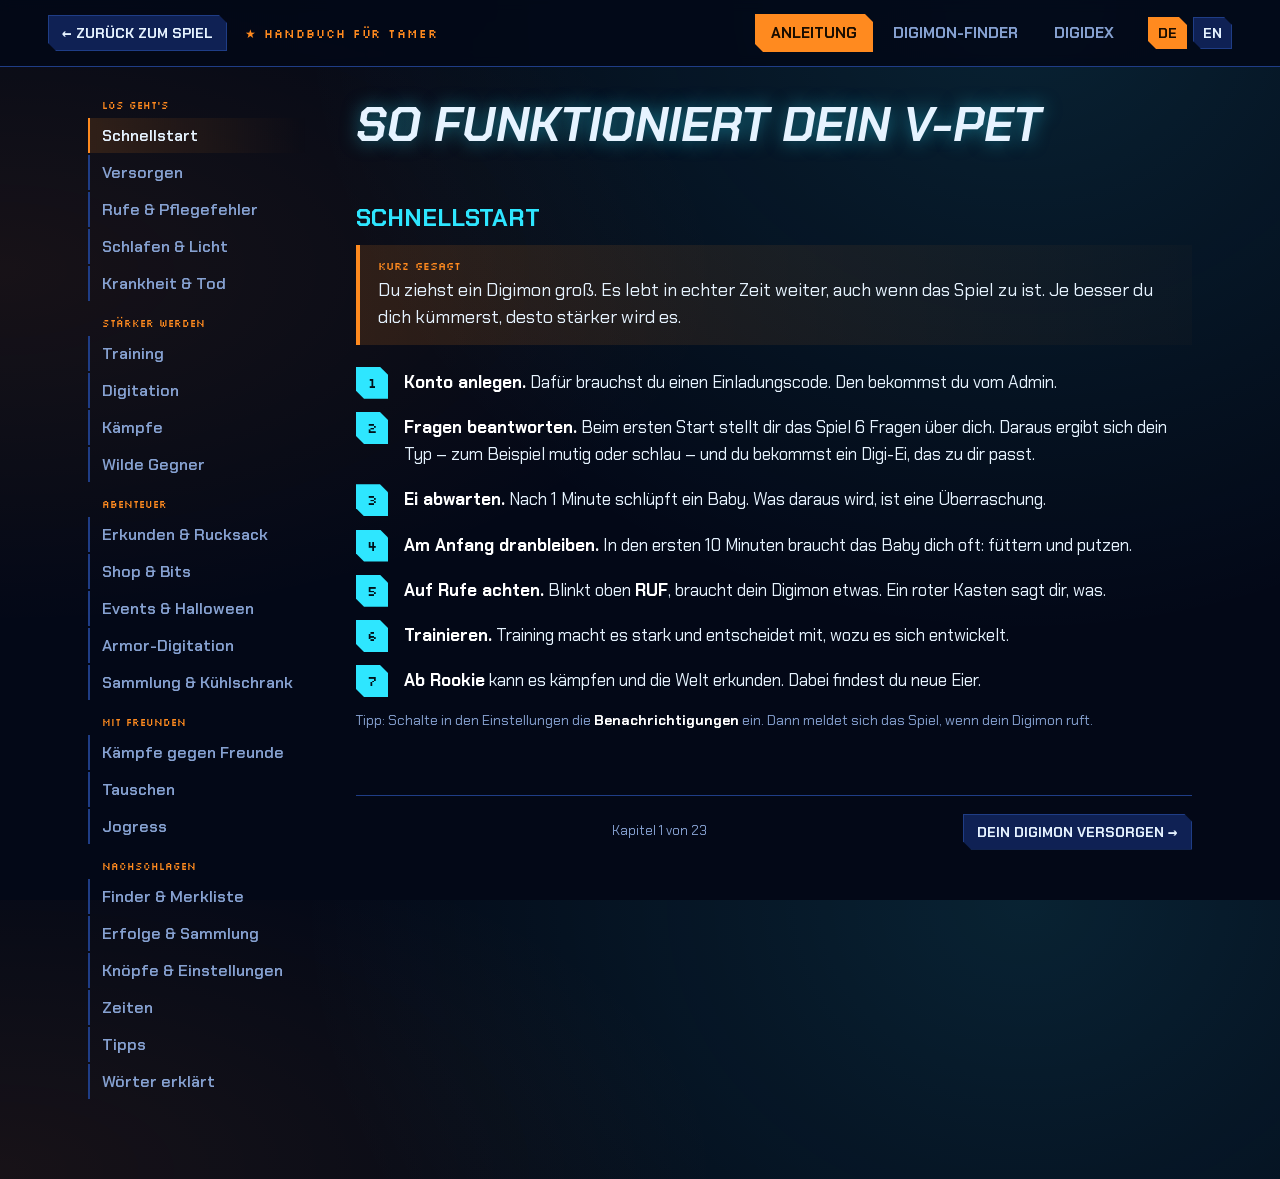
==== static/hilfe.html @ 4a84d062 "Digimon V-Pet: browser virtual pet with accounts, battles, trading and events Co-Authored-By: Claude" ====
<!doctype html>
<html lang="de">
<head>
  <meta charset="utf-8">
  <meta name="viewport" content="width=device-width, initial-scale=1">
  <title>Hilfe – Digimon V-Pet</title>
  <link rel="preconnect" href="https://fonts.googleapis.com">
  <link rel="preconnect" href="https://fonts.gstatic.com" crossorigin>
  <link href="https://fonts.googleapis.com/css2?family=Chakra+Petch:ital,wght@0,400;0,600;0,700;1,700&family=Silkscreen&display=swap" rel="stylesheet">
  <link rel="stylesheet" href="style.css">
</head>
<body class="help-page">
  <header class="help-top">
    <a class="small" href="/">← Zurück zum Spiel</a>
    <p class="kicker">Handbuch für Tamer</p>
    <nav class="help-tabs" aria-label="Bereiche">
      <a href="#anleitung" data-tab="anleitung">Anleitung</a>
      <a href="#finder" data-tab="finder">Digimon-Finder</a>
      <a href="#digidex" data-tab="digidex">Digidex</a>
    </nav>
    <div class="lang-switch help-lang" role="group" aria-label="Sprache · Language" data-no-i18n>
      <button class="small" data-lang="de" lang="de" title="Deutsch">DE</button>
      <button class="small" data-lang="en" lang="en" title="English">EN</button>
    </div>
  </header>

  <!-- ============================================================ Anleitung (deutsch)
       Die englische Fassung steht unten in <template id="anleitung-en"> und ersetzt
       diesen Bereich, wenn Englisch gewählt ist. Beide gleich aufbauen (gleiche ids)! -->
  <div class="help view" data-view="anleitung" data-no-i18n>
    <nav class="toc" aria-label="Inhalt">
      <span class="toc-group">Los geht's</span>
      <a href="#schnellstart">Schnellstart</a>
      <a href="#pflege">Versorgen</a>
      <a href="#ruf">Rufe & Pflegefehler</a>
      <a href="#schlaf">Schlafen & Licht</a>
      <a href="#krank">Krankheit & Tod</a>
      <span class="toc-group">Stärker werden</span>
      <a href="#training">Training</a>
      <a href="#digitation">Digitation</a>
      <a href="#kampf">Kämpfe</a>
      <a href="#gegner">Wilde Gegner</a>
      <span class="toc-group">Abenteuer</span>
      <a href="#erkunden">Erkunden & Rucksack</a>
      <a href="#shop">Shop & Bits</a>
      <a href="#events">Events & Halloween</a>
      <a href="#armor">Armor-Digitation</a>
      <a href="#sammlung">Sammlung & Kühlschrank</a>
      <span class="toc-group">Mit Freunden</span>
      <a href="#freunde">Kämpfe gegen Freunde</a>
      <a href="#tausch">Tauschen</a>
      <a href="#jogress">Jogress</a>
      <span class="toc-group">Nachschlagen</span>
      <a href="#merkliste">Finder & Merkliste</a>
      <a href="#erfolge">Erfolge & Sammlung</a>
      <a href="#einstellungen">Knöpfe & Einstellungen</a>
      <a href="#zeiten">Zeiten</a>
      <a href="#tipps">Tipps</a>
      <a href="#woerter">Wörter erklärt</a>
    </nav>

    <main class="help-body">
      <h1>So funktioniert dein V-Pet</h1>

      <section id="schnellstart">
        <h2>Schnellstart</h2>
        <p class="tldr"><b>Kurz gesagt</b>Du ziehst ein Digimon groß. Es lebt in echter Zeit weiter, auch wenn das
          Spiel zu ist. Je besser du dich kümmerst, desto stärker wird es.</p>
        <ol class="steps">
          <li><b>Konto anlegen.</b> Dafür brauchst du einen Einladungscode. Den bekommst du vom Admin.</li>
          <li><b>Fragen beantworten.</b> Beim ersten Start stellt dir das Spiel 6 Fragen über dich. Daraus ergibt sich
            dein Typ – zum Beispiel mutig oder schlau – und du bekommst ein Digi-Ei, das zu dir passt.</li>
          <li><b>Ei abwarten.</b> Nach 1 Minute schlüpft ein Baby. Was daraus wird, ist eine Überraschung.</li>
          <li><b>Am Anfang dranbleiben.</b> In den ersten 10 Minuten braucht das Baby dich oft: füttern und putzen.</li>
          <li><b>Auf Rufe achten.</b> Blinkt oben <b>RUF</b>, braucht dein Digimon etwas. Ein roter Kasten sagt dir, was.</li>
          <li><b>Trainieren.</b> Training macht es stark und entscheidet mit, wozu es sich entwickelt.</li>
          <li><b>Ab Rookie</b> kann es kämpfen und die Welt erkunden. Dabei findest du neue Eier.</li>
        </ol>
        <p class="hint">Tipp: Schalte in den Einstellungen die <b>Benachrichtigungen</b> ein. Dann meldet sich das Spiel,
          wenn dein Digimon ruft.</p>
      </section>

      <section id="pflege">
        <h2>Dein Digimon versorgen</h2>
        <p class="tldr"><b>Kurz gesagt</b>Dein Digimon hat zwei Anzeigen: Hunger und Kraft. Beide sinken mit der Zeit.
          Halte sie voll, mach sauber und schick es pünktlich ins Bett.</p>
        <table>
          <thead><tr><th>Wenn …</th><th>… dann</th></tr></thead>
          <tbody>
            <tr><td>Hunger-Herzen leer</td><td><kbd>1</kbd> Futter → <b>Fleisch</b></td></tr>
            <tr><td>Kraft-Herzen leer</td><td><kbd>1</kbd> Futter → <b>Protein</b> oder <kbd>2</kbd> Training</td></tr>
            <tr><td>Kackhaufen liegen da</td><td><kbd>3</kbd> Putzen (bei 4 Haufen wird es krank)</td></tr>
            <tr><td>Es schläft (Zz)</td><td><kbd>4</kbd> Licht aus</td></tr>
            <tr><td>Totenkopf blinkt</td><td><kbd>5</kbd> Medizin</td></tr>
          </tbody>
        </table>
        <h3>Alle Tasten</h3>
        <table>
          <thead><tr><th>Taste</th><th>Was sie macht</th></tr></thead>
          <tbody>
            <tr><td><kbd>1</kbd> Futter</td><td><b>Fleisch</b>: Hunger +1 Herz, +1 g.<br><b>Protein</b>: Kraft +1 Herz, +2 g.</td></tr>
            <tr><td><kbd>2</kbd> Training</td><td>Drei Minispiele. Siehe <a href="#training">Training</a>.</td></tr>
            <tr><td><kbd>3</kbd> Putzen</td><td>Macht die Kacke weg.</td></tr>
            <tr><td><kbd>4</kbd> Licht</td><td>Licht an oder aus. Tagsüber aus = Nickerchen.</td></tr>
            <tr><td><kbd>5</kbd> Medizin</td><td>Hilft gegen Krankheit und Verletzungen.</td></tr>
            <tr><td><kbd>6</kbd> Kampf</td><td>Ab Rookie. Siehe <a href="#kampf">Kämpfe</a>.</td></tr>
            <tr><td><kbd>7</kbd> Erkunden</td><td>Ab Rookie. Siehe <a href="#erkunden">Erkunden</a>.</td></tr>
            <tr><td><kbd>8</kbd> Rucksack</td><td>Gefundene Items benutzen.</td></tr>
            <tr><td><kbd>9</kbd> Jogress</td><td>Fusion. Leuchtet, wenn eine möglich ist. Siehe <a href="#jogress">Jogress</a>.</td></tr>
            <tr><td><kbd>Esc</kbd></td><td>Zurück</td></tr>
          </tbody>
        </table>
        <p>Du kannst die Tasten anklicken oder die Zahl auf der Tastatur drücken.</p>
        <p><b>Nicht zu viel füttern:</b> Ist der Hunger schon voll und du gibst trotzdem Fleisch, <b>überfrisst</b> es
          sich. Das Spiel zählt mit. Wer oft überfüttert, bekommt andere Digimon.</p>
      </section>

      <section id="ruf">
        <h2>Rufe & Pflegefehler</h2>
        <p class="tldr"><b>Kurz gesagt</b>Ruft dein Digimon, hast du 10 Minuten Zeit. Danach gibt es einen Pflegefehler.</p>
        <p>Dein Digimon <b>ruft</b>, wenn</p>
        <ul>
          <li>der Hunger auf 0 ist,</li>
          <li>die Kraft auf 0 ist, oder</li>
          <li>es schlafen will, aber das Licht noch an ist.</li>
        </ul>
        <p>Dann blinkt <b>RUF</b> auf dem Display und es piept. Ein roter Kasten zeigt den Grund und wie viel Zeit
          dir noch bleibt.</p>
        <p>Kümmerst du dich nicht innerhalb von <b>10 Minuten</b>, gibt es einen <b>Pflegefehler</b>.
          Jeder Ruf zählt höchstens einmal.</p>
        <h3>Warum sind Pflegefehler wichtig?</h3>
        <ul>
          <li>Sie entscheiden mit, wozu sich dein Digimon entwickelt. Starke Digimon wollen meist wenige Pflegefehler.</li>
          <li>Bei <b>20 Pflegefehlern</b> insgesamt stirbt dein Digimon.</li>
        </ul>
        <p class="hint">Nach jeder Digitation fängt der Zähler für die Entwicklung wieder bei 0 an. Die Gesamtzahl
          (für den Tod) läuft weiter.</p>
      </section>

      <section id="schlaf">
        <h2>Schlafen & Licht</h2>
        <p class="tldr"><b>Kurz gesagt</b>Abends schläft dein Digimon ein. Dann mach das Licht aus. Morgens döst es im
          Dunkeln weiter, bis du das Licht wieder anmachst.</p>
        <ul>
          <li>Jedes Digimon hat seine eigene <b>Schlafenszeit</b> zwischen 20 und 24 Uhr.</li>
          <li>Schläft es bei Licht, ruft es. Nach 10 Minuten gibt es einen Pflegefehler.</li>
          <li>Nachts bekommt es keinen Hunger und macht keine Kacke. Füttern und Trainieren geht dann nicht.</li>
          <li><b>Digitation nur im Wachzustand:</b> Ist die Zeit für die Entwicklung im Schlaf um, digitiert es am Morgen.</li>
        </ul>
        <h3>Nickerchen</h3>
        <ul>
          <li>Machst du <b>tagsüber</b> das Licht aus, macht dein Digimon ein Nickerchen.</li>
          <li>Hunger und Kraft sinken dann nur halb so schnell. Kacke gibt es keine.</li>
          <li>Wecken: Licht wieder an. Oder füttern – riecht es Futter, wacht es auf.</li>
          <li>Fängt während des Nickerchens die Schlafenszeit an, schläft es einfach bis 8 Uhr weiter.</li>
        </ul>
        <h3>Morgens</h3>
        <p>Um 8 Uhr ist die Nacht vorbei. Ist das Licht noch aus, <b>döst dein Digimon als Nickerchen weiter</b>, bis du
          das Licht anmachst. Du musst also nicht pünktlich um 8 Uhr wach sein: Im Nickerchen sinken Hunger und Kraft
          nur halb so schnell, und es gibt keine Kacke. Hast du das Licht nachts angelassen, wacht es um 8 Uhr von
          allein auf.</p>
      </section>

      <section id="krank">
        <h2>Krankheit & Tod</h2>
        <p class="tldr"><b>Kurz gesagt</b>Blinkt ein Totenkopf, gib Medizin. Wer sein Digimon zu lange allein lässt,
          kann es verlieren.</p>
        <ul>
          <li><b>Krank</b> wird dein Digimon bei 4 Kackhaufen.</li>
          <li><b>Verletzt</b> wird es manchmal, wenn es einen Kampf verliert.</li>
          <li>Beides heilt <b>Medizin</b> (<kbd>5</kbd>).</li>
        </ul>
        <p>Dein Digimon <b>stirbt</b>, wenn eins davon passiert:</p>
        <ul>
          <li>Es hatte <b>12 Stunden</b> lang kein Hunger-Herz. Die Nacht zählt dabei nicht mit.</li>
          <li>Es war <b>12 Stunden</b> krank oder verletzt, ohne Medizin.</li>
          <li>Es hat <b>20 Pflegefehler</b> gesammelt.</li>
        </ul>
        <p><b>Rettung:</b> Hält dein Digimon ein <b>Schutz-Totem</b> aus dem Rucksack, stirbt es nicht. Das Totem
          rettet es einmal, und es wartet im Kühlschrank auf dich.</p>
        <p>Ist ein Digimon gestorben, geht es mit einem Ei oder Digimon aus deiner <a href="#sammlung">Sammlung</a>
          weiter. Hast du gar keins mehr, bekommst du ein neues Zufalls-Ei.</p>
        <p class="hint">Das sind die Standardregeln. Der Admin kann den Tod abschalten oder einstellen, wie schnell
          Hunger und Kraft sinken.</p>
      </section>

      <section id="training">
        <h2>Training</h2>
        <p class="tldr"><b>Kurz gesagt</b>Es gibt drei Minispiele. Jedes Training zählt für die Entwicklung.
          Gewinnst du, wird dein Digimon auch im Kampf besser.</p>
        <p>Drück <kbd>2</kbd> und wähle eine Trainingsart. Egal ob gewonnen oder verloren: <b>Jedes Training</b> zählt
          für die Digitation und macht 2 g leichter. Gewinnst du, gibt es zusätzlich <b>1 Kraft-Herz</b> und
          <b>1 Punkt</b> in dieser Trainingsart.</p>
        <table>
          <thead><tr><th>Training</th><th>So geht's</th><th>Bringt im Kampf</th></tr></thead>
          <tbody>
            <tr><td>Kraft</td><td>Ein Zeiger läuft hoch und runter. Drück, wenn er im Kasten ist. Schaffe 3 von 5.</td>
              <td>Deine Schüsse treffen öfter.</td></tr>
            <tr><td>Tempo</td><td>Drück 5 Sekunden lang so oft du kannst. Schaffe 25 Mal. Festhalten zählt nicht.</td>
              <td>Mehr Zeit zum <a href="#kampf">Ausweichen</a>. Dein Digimon weicht auch von selbst öfter aus.</td></tr>
            <tr><td>Verteidigung</td><td>Ein Angriff fliegt heran. Drück kurz bevor er einschlägt. Zu früh zählt nicht.
              Schaffe 3 von 5.</td>
              <td>Seltener verletzt. Ab 8 Punkten 1 Leben mehr.</td></tr>
          </tbody>
        </table>
        <p class="hint">Pro Stufe zählen höchstens 10 Punkte je Art. Nach jeder Digitation geht es wieder bei 0 los.
          Am Handy kannst du statt auf den Knopf auch aufs Display tippen. Nach Training und Kampf sind die Tasten
          1,5 Sekunden lang blass. So drückst du nicht aus Versehen etwas anderes.</p>
        <h3>Trainingsstil ★</h3>
        <p>Trainierst du eine Art besonders oft, bekommt dein Digimon einen <b>Trainingsstil</b>. Dafür brauchst du in
          einer Stufe mindestens <b>5 Erfolge</b> in einer Art. Das müssen mindestens <b>60 %</b> all deiner Erfolge sein.</p>
        <p>Bei der nächsten Digitation wird dann ein Digimon mit <b>passendem Element</b> bevorzugt:</p>
        <ul>
          <li><b>Kraft</b> → Feuer, Donner, Metall (z. B. Greymon)</li>
          <li><b>Tempo</b> → Wind, Licht, Dunkel (z. B. Devimon)</li>
          <li><b>Verteidigung</b> → Erde, Eis, Holz, Wasser (z. B. Seadramon)</li>
        </ul>
        <p class="hint">Der Stil ersetzt nur die Anzahl der Trainings. Pflegefehler, Überfüttern und Kämpfe müssen
          trotzdem passen.</p>
      </section>

      <section id="digitation">
        <h2>Digitation</h2>
        <p class="tldr"><b>Kurz gesagt</b>Nach einer festen Zeit entwickelt sich dein Digimon weiter. Wozu, hängt davon ab,
          wie du dich in dieser Stufe gekümmert hast.</p>
        <p>Ein Digimon durchläuft diese <b>Stufen</b>:</p>
        <p class="stage-row">Ei → Baby I → Baby II → Rookie → Champion → Ultra → Mega</p>
        <p>Wie lange jede Stufe dauert, steht unter <a href="#zeiten">Zeiten</a>. Ist die Zeit um, schaut das Spiel,
          was in <b>dieser Stufe</b> passiert ist:</p>
        <ul>
          <li><b>Pflegefehler</b> – wie oft du einen Ruf verpasst hast</li>
          <li><b>Trainings</b> – wie oft du trainiert hast (auch verlorene)</li>
          <li><b>Überfüttert</b> – wie oft es sich überfressen hat</li>
          <li><b>Kämpfe und Siege</b> – vor allem für Ultra wichtig</li>
        </ul>
        <p>Danach wählt es die passende nächste Form. Alle Zähler fangen wieder bei 0 an. Die aktuellen Zähler siehst
          du im Spiel rechts.</p>
        <h3>Ein Beispiel</h3>
        <p>Agumon wird mit <b>höchstens 2 Pflegefehlern</b> und <b>mindestens 16 Trainings</b> zu Greymon.
          Mit weniger Training wird es Devimon. Mit 3 oder mehr Pflegefehlern wird es zum Beispiel Numemon.</p>
        <h3>Gut zu wissen</h3>
        <ul>
          <li><b>Das Ei bestimmt nur das Baby.</b> Danach entwickelt sich jedes Digimon immer gleich, egal aus welchem
            Ei es kam.</li>
          <li><b>Fast immer gibt es mehrere Wege.</b> Jedes Digimon außer Mega und Armor hat mindestens zwei mögliche
            nächste Formen.</li>
          <li><b>Ultra braucht Kämpfe.</b> Ein Champion braucht meist 15 Kämpfe mit mindestens 12 Siegen. Den Stand siehst
            du im Spiel unter „Nächste Digitation“.</li>
          <li><b>Anime-Wege:</b> Viele Digimon können sich wie im Anime entwickeln, zum Beispiel Greymon → MetalGreymon
            → WarGreymon. Dafür brauchst du <b>0 Pflegefehler</b> und <b>mindestens 16 Trainings</b> in der Stufe.</li>
          <li><b>Sonderwege:</b> Manche Digimon entstehen nur durch <a href="#jogress">Jogress</a> oder
            <a href="#armor">Armor-Digitation</a>.</li>
        </ul>
        <p><b>Was braucht mein Wunsch-Digimon?</b> Das zeigt dir der <a href="#finder">Digimon-Finder</a>. Merk es dir dort,
          dann zeigt dir das Spiel den Weg (siehe <a href="#merkliste">Finder & Merkliste</a>).</p>
      </section>

      <section id="kampf">
        <h2>Kämpfe</h2>
        <p class="tldr"><b>Kurz gesagt</b>Ab Rookie kann dein Digimon gegen wilde Digimon kämpfen. Halte ↑ oder ↓
          gedrückt, um zu laden. Lass los, um zu schießen. Fliegt ein Ball auf dich zu, weich aus.</p>
        <ol class="steps">
          <li>Drück <kbd>6</kbd> und wähle <b>Wildes Digimon</b>. Du siehst den Gegner und wie er wirkt (siehe
            <a href="#gegner">Wilde Gegner</a>). <b>Fliehen</b> kostet nichts.</li>
          <li><b>Kämpfen</b> kostet 1 Hunger-Herz und 1 Kraft-Herz. Dein Digimon muss wach, gesund und satt sein.</li>
          <li><b>Angreifen:</b> Halte <kbd>↑</kbd> (oben) oder <kbd>↓</kbd> (unten) gedrückt. Oben auf dem Display lädt
            sich eine Leiste. Ist sie <b>voll</b>, lass los. Das ist ein <b>Power-Schuss</b>.</li>
          <li><b>Ausweichen:</b> Dann schießt der Gegner. Sein Ball fliegt oben oder unten auf dein Digimon zu.
            Ball unten: mit <kbd>↑</kbd> springen. Ball oben: mit <kbd>↓</kbd> ducken.</li>
          <li>So geht es Runde für Runde. Jeder hat 3 Leben, ein gepanzerter Gegner 4. Wer zuerst alle verliert,
            hat verloren.</li>
        </ol>
        <h3>Oben oder unten angreifen?</h3>
        <p>Der Gegner deckt in jeder Runde eine Seite. Greifst du die <b>offene</b> Seite an, erscheint <b>„Lücke!“</b>.
          Dann triffst du viel öfter. Greifst du die gedeckte Seite an, triffst du seltener.</p>
        <p>Vorher siehst du nicht, welche Seite gedeckt ist. Nach deinem Schuss zeigt es dir ein kleiner Schild.
          Ein <a href="#gegner">listiger Gegner</a> deckt gern die Seite, die du zuletzt angegriffen hast.</p>
        <h3>Laden: Wie lange halten?</h3>
        <p>Die Leiste ist nach gut einer Sekunde voll. Hältst du weiter, füllt sich eine zweite Stufe: <b>MEGA</b>.
          Sie blinkt und braucht noch einmal so lange.</p>
        <table>
          <thead><tr><th>Du hältst …</th><th>… dann</th></tr></thead>
          <tbody>
            <tr><td>nur kurz</td><td>Schwacher Schuss. Trifft selten.</td></tr>
            <tr><td>bis die Leiste voll ist</td><td><b>Power-Schuss</b>. Trifft oft. Der sichere Weg.</td></tr>
            <tr><td>weiter, in die MEGA-Stufe</td><td>Trifft noch öfter. Aber dein Digimon kann <b>unterbrochen</b> werden.
              Je länger du hältst, desto eher.</td></tr>
            <tr><td>bis MEGA ganz voll ist</td><td><b>Mega-Schuss</b>. Er geht von selbst los. Trifft er, macht er
              <b>2 Schaden</b> – der Gegner verliert 2 Leben auf einmal. Aber: Mehr als jedes zweite Mal wirst du
              vorher unterbrochen.</td></tr>
          </tbody>
        </table>
        <p><b>Unterbrochen</b> heißt: Dein Schuss fällt aus. Der Gegner greift trotzdem an.</p>
        <h3>Ausweichen</h3>
        <ul>
          <li>Ball <b>unten</b> → <b>springen</b> mit <kbd>↑</kbd>.</li>
          <li>Ball <b>oben</b> → <b>ducken</b> mit <kbd>↓</kbd>.</li>
          <li>Drück <b>kurz vor dem Einschlag</b>. Zu früh, zu spät oder die falsche Taste: nicht ausgewichen.</li>
          <li>Ausgewichen heißt: Der Schuss zählt nicht.</li>
          <li><b>Tempo-Training</b> gibt dir mehr Zeit dafür. Mit 10 Punkten ist das Zeitfenster fast doppelt so lang.</li>
          <li>Einer <b>Spezialattacke</b> kann man nicht ausweichen.</li>
        </ul>
        <h3>Spezialattacke</h3>
        <ol class="steps">
          <li>Auf dem Display siehst du deine <b>Spezial-Leiste</b>. Sie hat 3 Stufen. Jeder Treffer füllt eine Stufe –
            egal ob du triffst oder getroffen wirst.</li>
          <li>Ist sie voll, erscheint der Knopf <b>Spezial</b> mit dem Namen deiner Attacke, zum Beispiel
            „Spezial: Fox Tail“. Drück ihn oder <kbd>E</kbd>.</li>
          <li>Jetzt <b>2 Sekunden lang so schnell drücken, wie du kannst</b>: <kbd>Leertaste</kbd>, <kbd>E</kbd> oder
            aufs Display tippen. Je öfter, desto sicherer trifft sie.</li>
          <li>Trifft sie, macht sie <b>2 Schaden</b>. Der Gegner kann sie weder decken noch ausweichen. Danach ist die
            Leiste wieder leer.</li>
        </ol>
        <p class="hint">Auch der Gegner hat eine Spezial-Leiste. Ist sie voll, setzt er seine Spezialattacke ein.
          Siehe <a href="#gegner">Wilde Gegner</a>.</p>
        <h3>Tasten im Kampf</h3>
        <table>
          <thead><tr><th>Was</th><th>Am PC</th><th>Am Handy</th></tr></thead>
          <tbody>
            <tr><td>Oben angreifen</td><td><kbd>↑</kbd> oder <kbd>W</kbd> halten, dann loslassen. Auch
              <kbd>Leertaste</kbd> geht.</td><td>Knopf <b>Oben ↑</b> halten. Oder die obere Hälfte des Displays.</td></tr>
            <tr><td>Unten angreifen</td><td><kbd>↓</kbd> oder <kbd>S</kbd> halten, dann loslassen.</td>
              <td>Knopf <b>Unten ↓</b> halten. Oder die untere Hälfte des Displays.</td></tr>
            <tr><td>Springen (Ball unten)</td><td><kbd>↑</kbd> oder <kbd>W</kbd></td>
              <td>Knopf <b>Springen ↑</b> oder obere Display-Hälfte antippen</td></tr>
            <tr><td>Ducken (Ball oben)</td><td><kbd>↓</kbd> oder <kbd>S</kbd></td>
              <td>Knopf <b>Ducken ↓</b> oder untere Display-Hälfte antippen</td></tr>
            <tr><td>Spezialattacke starten</td><td><kbd>E</kbd></td><td>Knopf <b>Spezial: …</b></td></tr>
            <tr><td>Spezialattacke: schnell drücken</td><td><kbd>Leertaste</kbd> oder <kbd>E</kbd></td>
              <td>Display oder Knopf antippen</td></tr>
          </tbody>
        </table>
        <p class="hint">Merk dir: ↑ ist immer oben, ↓ ist immer unten. Über einen tiefen Ball springst du drüber. Unter
          einem hohen Ball duckst du dich weg. Die Knöpfe gehen auch am PC mit der Maus.</p>
        <h3>So gewinnst du öfter</h3>
        <ul>
          <li>volle <b>Kraft-Herzen</b></li>
          <li>viel <b>Training</b> in dieser Stufe (siehe <a href="#training">Training</a>)</li>
          <li>kein Übergewicht</li>
          <li>das richtige <b>Attribut</b>: Serum schlägt Virus, Virus schlägt Daten, Daten schlägt Serum</li>
          <li>die <b>Lücke</b> treffen und gut <b>ausweichen</b></li>
          <li>die <b>Spezialattacke</b> einsetzen, sobald die Leiste voll ist</li>
        </ul>
        <p><b>Sieg:</b> 1–2 g leichter. Manchmal lässt der Gegner ein <b>Digi-Ei</b> fallen. Es kommt in deine Sammlung.<br>
          <b>Niederlage:</b> Manchmal wird dein Digimon verletzt. Dann Medizin geben!</p>
        <p class="hint">Nach 25 Runden ist Schluss – die Rundenzahl steht im Kampf („Runde 5 von 25“). Dann gewinnt, wer
          mehr Leben übrig hat; bei gleich vielen ist es ein Unentschieden (keine Verletzung). Lässt du einen
          Kampf einfach liegen, zählt er nach 15 Minuten als Niederlage. Die Rangliste aller Spieler öffnest du oben
          mit dem Pokal.</p>
      </section>

      <section id="gegner">
        <h2>Wilde Gegner</h2>
        <p class="tldr"><b>Kurz gesagt</b>Jedes wilde Digimon hat eine Persönlichkeit. Das Spiel sagt dir, wie es wirkt.
          Kündigt es einen starken Angriff an, weich unbedingt aus.</p>
        <p>Taucht ein wildes Digimon auf, steht in der Meldung, wie es wirkt. Zum Beispiel: <b>„Es wirkt aggressiv.“</b>
          Das ist seine <b>Persönlichkeit</b>. Sie verändert, wie es kämpft.</p>
        <table>
          <thead><tr><th>Persönlichkeit</th><th>Was sie macht</th><th>Tipp</th></tr></thead>
          <tbody>
            <tr><td>ruhig</td><td>Kämpft ganz normal.</td><td>Gut zum Üben.</td></tr>
            <tr><td>aggressiv</td><td>Schießt oft zweimal in einer Runde. Greift öfter stark an.</td>
              <td>Nach dem ersten Ball auf den zweiten achten.</td></tr>
            <tr><td>gepanzert</td><td>Hat 4 Leben statt 3.</td><td>Mega-Schuss und Spezialattacke helfen.</td></tr>
            <tr><td>flink</td><td>Ist schwerer zu treffen. Beim Laden unterbricht es dich öfter.</td>
              <td>Nicht zu lange laden. Ein Power-Schuss reicht.</td></tr>
            <tr><td>listig</td><td>Deckt meistens die Seite, auf die du zuletzt angegriffen hast.</td>
              <td>Wechsle jede Runde zwischen oben und unten.</td></tr>
          </tbody>
        </table>
        <h3>Starker Angriff</h3>
        <ol class="steps">
          <li>Holt der Gegner zu einem starken Angriff aus, <b>blinkt</b> er. Auf dem Display erscheint ein <b>„!“</b>.
            Dazu kommt die Meldung „Starker Angriff – weich aus!“.</li>
          <li>Dann fliegt sein Ball – oben oder unten, wie immer.</li>
          <li>Weich aus wie sonst auch. Trifft er dich, macht er <b>2 Schaden</b>. Du verlierst also 2 Leben auf einmal.</li>
        </ol>
        <p>Starke Angriffe kann jeder wilde Gegner machen. Aggressive machen sie am häufigsten.</p>
        <h3>Spezialattacke des Gegners</h3>
        <p>Auch wilde Digimon füllen ihre Spezial-Leiste. Ist sie voll, kommt statt des normalen Schusses ein Ball mit
          <b>„SPEZIAL“</b>. Dem kannst du <b>nicht</b> ausweichen. Trifft er, macht er 2 Schaden.</p>
        <p class="hint">Auch Geister zu Halloween haben eine Persönlichkeit. Gegen Freunde gibt es keine Persönlichkeiten
          und keine starken Angriffe.</p>
      </section>

      <section id="erkunden">
        <h2>Erkunden & Rucksack</h2>
        <p class="tldr"><b>Kurz gesagt</b>Schick dein Digimon auf Reisen. Es bringt Ei-Scherben und Items mit.
          4 Scherben aus demselben Gebiet ergeben ein Digi-Ei.</p>
        <ol class="steps">
          <li>Drück <kbd>7</kbd> und wähle ein <b>Gebiet</b>.</li>
          <li>Wähle die <b>Dauer</b>: 30 Minuten, 2 Stunden oder 8 Stunden. Die Reise kostet 1 Hunger-Herz als Proviant.</li>
          <li>Warte. Unterwegs bekommt dein Digimon keinen Hunger und ruft nicht.</li>
          <li>Kommt es zurück, siehst du, was es gefunden hat. Drück <b>OK</b> – erst dann geht es weiter.</li>
        </ol>
        <p><b>Kein Stress bei der Rückkehr:</b> Bis du OK drückst, wartet dein Digimon. So lange bekommt es keinen
          Hunger, ruft nicht und kann keinen Pflegefehler bekommen – auch wenn du erst Stunden später reinschaust.</p>
        <p>Lange Reisen bringen mehr: 30 Minuten = 1 Fundchance, 2 Stunden = 3, 8 Stunden = 6. Bei jeder Chance findet es
          mit etwas Glück eine <b>Ei-Scherbe</b> oder ein <b>Item</b>. Beides kommt in den Rucksack.
          Manchmal folgt ihm ein <b>wildes Digimon</b> nach Hause – drück erst <b>OK</b>, dann kannst du kämpfen
          oder fliehen. <b>Zurückrufen</b> geht jederzeit, dann aber ohne Funde.</p>
        <h3>Ei-Scherben</h3>
        <p>Jedes Gebiet hat seine eigenen Scherben, z. B. „Ei-Scherbe Urwald“. Hast du <b>4 gleiche</b>, tipp sie im
          Rucksack an und wähle <b>Zusammensetzen</b>. Daraus wird ein Digi-Ei aus diesem Gebiet – welches, ist eine
          Überraschung. Es kommt in deine Sammlung. Ist die Sammlung voll, bleiben die Scherben im Rucksack. Scherben
          kannst du auch verkaufen (15 Bits pro Stück).</p>
        <table>
          <thead><tr><th>Gebiet</th><th>Ab</th></tr></thead>
          <tbody>
            <tr><td>Urwald</td><td>Rookie</td></tr>
            <tr><td>Küste</td><td>Rookie</td></tr>
            <tr><td>Wolkenberge</td><td>Champion</td></tr>
            <tr><td>Metallstadt</td><td>Champion</td></tr>
            <tr><td>Drachenvulkan</td><td>Ultra</td></tr>
            <tr><td>Dunkle Zone</td><td>Ultra</td></tr>
          </tbody>
        </table>
        <h3>Rucksack (<kbd>8</kbd>)</h3>
        <ul>
          <li><b>Leckerbissen</b> – Hunger und Kraft sofort voll (+2 g).</li>
          <li><b>Trainingsgewicht</b> – zählt wie 2 Trainings in dieser Stufe.</li>
          <li><b>Glücksbringer</b> – der nächste Kampf wird deutlich leichter.</li>
          <li><b>Schutz-Totem</b> (selten) – dein Digimon hält es fest. Würde es sterben, rettet das Totem es einmal.
            Es landet dann im Kühlschrank und wartet dort auf dich.</li>
          <li><b>Ewigstein</b> – solange dein Digimon ihn hält, digitiert es nicht. Im Rucksack kannst du ihn jederzeit
            wieder abnehmen.</li>
          <li><b>Sanduhren</b> (1, 3 oder 6 Std) – spulen das Warten vor: Die Digitation kommt früher. Ist dein Digimon
            unterwegs, ist es außerdem schneller vom Erkunden zurück. Hunger, Kacke und Rufe laufen dabei <b>nicht</b> mit.</li>
          <li><b>Löschdiskette</b> – löscht 1 Pflegefehler.</li>
          <li><b>Virus-Diskette</b> – fügt 1 Pflegefehler hinzu. Praktisch für Digitationen, die Pflegefehler brauchen
            (z. B. Numemon). Sie hört auf, bevor es gefährlich wird: Mehr als 19 Pflegefehler macht sie nie.</li>
          <li><b>Ei-Scherben</b> – 4 gleiche ergeben ein Digi-Ei (siehe oben).</li>
          <li><b>Reset-Kristall</b> (nur im Shop) – dein Digimon wird wieder zu einem zufälligen Digi-Ei.</li>
          <li><b>Gruselbonbon</b> (nur zu Halloween) – Hunger +1 und Kraft +1.</li>
          <li><b>Armor-Eier</b> (selten) – sofortige <a href="#armor">Armor-Digitation</a> für das passende Digimon.</li>
        </ul>
        <p class="hint">Sanduhr, Lösch- und Virus-Diskette gehen auch, wenn dein Digimon schläft oder unterwegs ist. Sanduhren
          kannst du im Digimon-PC auch für Digimon aus deiner Sammlung benutzen – aber nur, solange sie gerade erkunden
          (in der Sammlung steht die Zeit still). Auch Digimon
          aus deiner Sammlung können erkunden. Siehe <a href="#sammlung">Sammlung</a>.</p>
      </section>

      <section id="shop">
        <h2>Shop & Bits</h2>
        <p class="tldr"><b>Kurz gesagt</b>Mit Bits kaufst du im Shop Items für deinen Rucksack. Bits verdienst du beim
          Erkunden, in Kämpfen und manchmal beim Putzen.</p>
        <p>Den Shop öffnest du oben im Spiel mit dem <b>Münz-Knopf</b>. Deine Bits stehen dort und auf der Taste
          <kbd>8</kbd> Rucksack.</p>
        <h3>So bekommst du Bits</h3>
        <table>
          <thead><tr><th>Wo</th><th>Wie viele</th></tr></thead>
          <tbody>
            <tr><td>Erkunden</td><td>30 Min: 5–10 · 2 Std: 15–30 · 8 Std: 50–80</td></tr>
            <tr><td>Kampf gewonnen</td><td>Rookie 10, Champion 15, Armor 18, Ultra 22, Mega 30 (+ bis zu 5)</td></tr>
            <tr><td>Kampf verloren</td><td>2</td></tr>
            <tr><td>Kampf gegen Freunde</td><td>Sieg 25 · Unentschieden 10 · Niederlage 5 · Aufgeben 0</td></tr>
            <tr><td>Putzen</td><td>selten 3–8 – manchmal glitzert etwas zwischen der Kacke</td></tr>
          </tbody>
        </table>
        <h3>Das gibt es im Shop</h3>
        <table>
          <thead><tr><th>Item</th><th>Preis</th></tr></thead>
          <tbody>
            <tr><td>Leckerbissen</td><td>30 Bits</td></tr>
            <tr><td>Kleine Sanduhr (1 Std)</td><td>40 Bits</td></tr>
            <tr><td>Trainingsgewicht</td><td>50 Bits</td></tr>
            <tr><td>Glücksbringer</td><td>60 Bits</td></tr>
            <tr><td>Virus-Diskette</td><td>80 Bits</td></tr>
            <tr><td>Sanduhr (3 Std)</td><td>100 Bits</td></tr>
            <tr><td>Löschdiskette</td><td>120 Bits</td></tr>
            <tr><td>Ewigstein</td><td>150 Bits</td></tr>
            <tr><td>Große Sanduhr (6 Std)</td><td>180 Bits</td></tr>
            <tr><td>Schutz-Totem</td><td>300 Bits</td></tr>
            <tr><td>Reset-Kristall (nur im Shop)</td><td>500 Bits</td></tr>
            <tr><td>Gruselbonbon (nur zu Halloween)</td><td>90 Bits</td></tr>
          </tbody>
        </table>
        <p class="hint">Das sind die Standardpreise – der Admin kann sie ändern. Was gerade gilt, steht im Shop.</p>
        <h3>Daily Steal</h3>
        <p>Jeden Tag ist ein Item im Shop <b>40 % günstiger</b>. Es steht ganz oben, orange umrandet, mit dem alten Preis
          durchgestrichen. Um Mitternacht kommt das nächste dran.</p>
        <p><b>Reset-Kristall:</b> Dein aktives Digimon wird wieder zu einem <b>zufälligen Digi-Ei</b> – ein ganz neuer
          Anfang. Spitzname und Siege bleiben, und alles, was du gesammelt hast, auch. Weil man das nicht rückgängig
          machen kann, musst du zweimal drücken. Den Kristall gibt es nur im Shop.</p>
        <p class="hint"><b>Armor-Eier</b> kann man nicht kaufen – die findest du nur beim <a href="#erkunden">Erkunden</a>.
          Die meisten anderen Items findet man dort auch, nur seltener.</p>
        <h3>Items verkaufen</h3>
        <ol>
          <li>Öffne den <b>Rucksack</b> und tipp ein Item an.</li>
          <li>Wähl <b>Verkaufen</b> (oder <b>Benutzen</b>, wie bisher).</li>
          <li>Stell mit <b>− 1</b>, <b>+ 1</b> oder <b>Alle</b> ein, wie viele du verkaufen willst, und drück „verkaufen“.</li>
        </ol>
        <p>Verkaufen kannst du alles, egal wie viele. Shop-Items bringen die <b>Hälfte</b> ihres Preises,
          Armor-Eier <b>50 Bits</b>, das goldene Armor-Ei der Wunder <b>200 Bits</b>, ein Gruselbonbon <b>10 Bits</b>.</p>
        <h3>V-Pet-Designs</h3>
        <p>Im Shop-Tab <b>V-Pet-Designs</b> gibt es neue Farben für dein ganzes Spiel: Gehäuse, Display, Hintergrund,
          Knöpfe und Anzeigen. Jedes Design zeigt eine Vorschau mit deinem Digimon. Gekaufte Designs kannst du dort
          jederzeit wechseln – auch die Hilfe-Seite übernimmt die Farben.</p>
        <table>
          <thead><tr><th>Design</th><th>Preis</th></tr></thead>
          <tbody>
            <tr><td>Klassisch</td><td>gratis</td></tr>
            <tr><td>Original Grau, Agumon Orange, Gabumon Blau, Biyomon Pink, Palmon Grün</td><td>je 150 Bits</td></tr>
            <tr><td>Nachtmodus (helle Pixel auf dunklem Display)</td><td>250 Bits</td></tr>
            <tr><td>Gold</td><td>600 Bits</td></tr>
            <tr><td>Halloween (nur während Halloween im Shop)</td><td>10 Gruselbonbons</td></tr>
          </tbody>
        </table>
        <h3>Deko</h3>
        <p>Unter den Designs gibt es <b>Deko</b> – kleine Extras, die blass hinter deinem Digimon im Display laufen.
          Gekaufte Deko gehört deinem Konto und lässt sich jederzeit mit einem Knopf an- und ausschalten.</p>
        <table>
          <thead><tr><th>Deko</th><th>Preis</th></tr></thead>
          <tbody>
            <tr><td>Sternenfunkeln – kleine Sterne funkeln oben im Display</td><td>100 Bits</td></tr>
            <tr><td>Seifenblasen – Blasen steigen am Rand auf</td><td>120 Bits</td></tr>
            <tr><td>Herzchen – ab und zu steigt ein Herz über deinem Digimon auf</td><td>120 Bits</td></tr>
            <tr><td>Schneefall – Schneeflocken rieseln durchs Display</td><td>150 Bits</td></tr>
            <tr><td>Fledermäuse – flattern durch die Symbolleiste (zu Halloween gratis an, behalten nur gekauft)</td><td>5 Gruselbonbons</td></tr>
          </tbody>
        </table>
      </section>

      <section id="events">
        <h2>Events & Halloween</h2>
        <p class="tldr"><b>Kurz gesagt</b>Zu besonderen Zeiten im Jahr gibt es Events mit Extras. Zu Halloween spuken
          Geister durch die Digital World – und nur dann gibt es das Pumpkinmon-Ei.</p>
        <p>Läuft ein Event, siehst du oben im Spiel ein Banner. Mit <b>✕</b> blendest du es aus (bis zum nächsten Event).
          Oben in der Symbolleiste erscheint dann ein <b>Event-Symbol</b> (zu Halloween ein Kürbis). Dort – oder über
          „Mehr“ im Banner – öffnet sich der <b>Event-Tab</b> mit allem auf einen Blick:</p>
        <ul>
          <li>die kleine <b>Geschichte</b> des Events und wie lange es noch läuft,</li>
          <li>alle <b>Belohnungen</b> mit ihren Chancen,</li>
          <li>das <b>Event-Ei</b> mit seiner ganzen Reihe,</li>
          <li>was es im <b>Shop</b> und zum <b>Tauschen</b> gibt (mit Knöpfen direkt dorthin),</li>
          <li>welche Digimon <b>Geister</b> sind.</li>
        </ul>
        <h3>Halloween (25. Oktober bis 2. November)</h3>
        <ul>
          <li><b>Geister:</b> Jedes zweite wilde Digimon ist ein Geist, zum Beispiel Bakemon, Wizardmon, Phantomon oder
            Pumpkinmon. Besiegst du einen, gibt es <b>doppelte Bits</b> und manchmal ein <b>Gruselbonbon</b>.</li>
          <li><b>Gruselbonbon:</b> Hunger +1 und Kraft +1. Gibt es nur zu Halloween – von Geistern, beim Erkunden und im Shop.
            Im Shop gibt es während des Events einen <b>Bonbon-Tausch</b>: 15 Gruselbonbons = ein Digi-Ei Halloween
            (garantiert Pumpkinmon), 10 Gruselbonbons = das <b>Halloween-Design</b> (Tab „V-Pet-Designs“). Gekauft
            bleibt es dir für immer.</li>
          <li><b>Fledermäuse:</b> Während Halloween flattern bei allen Fledermäuse durchs Display. Abschalten kannst du
            sie im Shop unter „V-Pet-Designs“ → Deko. Für 5 Gruselbonbons kaufst du sie – dann bleiben sie auch nach dem Event.</li>
          <li><b>Erkunden:</b> Öfter Grusel-Eier und Gruselbonbons.</li>
          <li><b>Digi-Ei Halloween:</b> Das gibt es <b>nur</b> während Halloween – beim Erkunden und selten von besiegten Geistern.</li>
        </ul>
        <h3>Das Halloween-Ei</h3>
        <p>Aus dem Halloween-Ei wird immer dieselbe Reihe – <b>egal, wie du dich kümmerst</b>:</p>
        <p class="stage-row">Yuramon → Tanemon → Candlemon → Bakemon → Pumpkinmon → NoblePumpkinmon</p>
        <p>Jede Stufe digitiert einfach, wenn ihre Zeit um ist. Pflegefehler, Training und Kämpfe spielen keine Rolle.
          Sterben kann es aber trotzdem, wenn du es zu lange allein lässt.</p>
        <p><b>Pumpkinmon</b> und <b>NoblePumpkinmon</b> gibt es <b>nur</b> aus diesem Ei – auf keinem anderen Weg.</p>
        <p class="hint">Das Ei bleibt dir natürlich auch nach dem Event – nur neue gibt es dann erst wieder nächstes Jahr.</p>
      </section>

      <section id="armor">
        <h2>Armor-Digitation</h2>
        <p class="tldr"><b>Kurz gesagt</b>Mit einem Armor-Ei digitiert ein passendes Digimon sofort – wie in
          Digimon Adventure 02.</p>
        <ol class="steps">
          <li>Finde beim <a href="#erkunden">Erkunden</a> ein Armor-Ei. Es landet im Rucksack.</li>
          <li>Passt es zu deinem Digimon, leuchtet es im Rucksack orange.</li>
          <li>Benutze es. Dein Digimon digitiert sofort, ohne Warten und ohne Kämpfe.</li>
        </ol>
        <table>
          <thead><tr><th>Armor-Ei</th><th>Für</th><th>Wird zu</th></tr></thead>
          <tbody>
            <tr><td>Mut</td><td>Veemon</td><td>Flamedramon</td></tr>
            <tr><td>Freundschaft</td><td>Veemon</td><td>Raidramon</td></tr>
            <tr><td>Liebe</td><td>Hawkmon</td><td>Halsemon</td></tr>
            <tr><td>Aufrichtigkeit</td><td>Hawkmon</td><td>Shurimon</td></tr>
            <tr><td>Wissen</td><td>Armadillomon</td><td>Digmon</td></tr>
            <tr><td>Zuverlässigkeit</td><td>Armadillomon</td><td>Submarimon</td></tr>
            <tr><td>Hoffnung</td><td>Patamon</td><td>Pegasusmon</td></tr>
            <tr><td>Licht</td><td>Salamon oder Gatomon</td><td>Nefertimon</td></tr>
            <tr><td>Wunder (golden, sehr selten)</td><td>Veemon</td><td>Magnamon</td></tr>
          </tbody>
        </table>
        <ul>
          <li>Armor-Formen sind eine eigene Stufe „Armor“. Sie sind eine <b>Endstufe</b> und entwickeln sich nicht weiter.
            Überleg also gut, ob du lieber zu Ultra und Mega willst.</li>
          <li>Im Kampf ist eine Armor-Form stärker als ein Champion und schwächer als ein Ultra.</li>
          <li>Dein Digimon muss wach und gesund sein. Danach ist das Armor-Ei verbraucht.</li>
          <li>Ohne Armor-Ei digitiert dein Digimon ganz normal weiter.</li>
        </ul>
      </section>

      <section id="sammlung">
        <h2>Sammlung & Kühlschrank</h2>
        <p class="tldr"><b>Kurz gesagt</b>In der Sammlung bewahrst du weitere Digimon und Eier auf. Dort steht die Zeit still.</p>
        <p>Du öffnest die Sammlung oben im Spiel mit dem <b>Ei-Knopf</b>. Sie ist wie der PC bei Pokémon:
          <b>8 Boxen</b> mit je <b>20 Plätzen</b>. In der Sammlung wird niemand hungrig, und nichts entwickelt sich.</p>
        <ul>
          <li>Mit ◀ ▶ (oder den Pfeiltasten) blätterst du durch die Boxen. Tipp auf den Box-Namen, um ihn zu ändern.</li>
          <li>Tipp ein Digimon an. Darunter erscheinen seine Werte und diese Knöpfe:</li>
        </ul>
        <table>
          <thead><tr><th>Knopf</th><th>Was er macht</th></tr></thead>
          <tbody>
            <tr><td>Aktiv setzen</td><td>Tauscht es mit deinem aktiven Digimon. Bei Eiern heißt der Knopf <b>Ausbrüten</b>.</td></tr>
            <tr><td>Tauschen</td><td>An einen Freund geben. Siehe <a href="#tausch">Tauschen</a>.</td></tr>
            <tr><td>Freilassen</td><td>Für immer weg. Du musst zweimal drücken.</td></tr>
            <tr><td>Erkunden</td><td>Auf Reisen schicken (ab Rookie).</td></tr>
            <tr><td>Name geben</td><td>Spitzname vergeben.</td></tr>
            <tr><td>Verschieben</td><td>In eine andere Box legen.</td></tr>
          </tbody>
        </table>
        <h3>Erkunden aus der Sammlung</h3>
        <p>Bis zu <b>3 Digimon</b> aus der Sammlung können gleichzeitig unterwegs sein. Dein aktives Digimon zählt nicht mit.
          Ihre Zeit steht weiter still, also bekommen sie keinen Hunger. Funde (Scherben, Items, Bits) kommen wie gewohnt in den Rucksack,
          aber wilde Digimon folgen ihnen nicht nach Hause. Solange sie unterwegs sind, kannst du sie nur zurückrufen.
          Was sie mitgebracht haben, steht in der Sammlung unter <b>Zurück vom Erkunden</b> (die letzten 15 Ausflüge).</p>
        <h3>Neue Eier und Erinnerungen</h3>
        <p>Neue Eier setzt du aus 4 <b>Ei-Scherben</b> vom Erkunden zusammen, manchmal gibt es auch eins nach gewonnenen
          Kämpfen. Nur wenn du gar kein Digimon und
          kein Ei mehr hast, gibt es ein Gratis-Ei. Unter <b>Erinnerungen</b> stehen deine gestorbenen Digimon.</p>
        <h3>Kühlschrank</h3>
        <p>Fährst du in den Urlaub? In den <b>Einstellungen</b> legst du dein <b>aktives</b> Digimon in den Kühlschrank.
          Dort steht die Zeit still: kein Hunger, keine Rufe, keine Entwicklung. Mit <b>Auftauen</b> geht alles genau da
          weiter, wo es aufgehört hat.</p>
      </section>

      <section id="freunde">
        <h2>Kämpfe gegen Freunde</h2>
        <p class="tldr"><b>Kurz gesagt</b>Fordere einen Freund heraus, der gerade online ist. Ihr ladet gleichzeitig.
          Danach weicht jeder dem Ball des anderen aus.</p>
        <h3>Freunde hinzufügen</h3>
        <p>Jedes Konto hat einen eigenen <b>Freundescode</b> (Einstellungen → Freunde). Gib deinen Code einem Freund,
          oder tipp seinen Code bei „Freund hinzufügen“ ein – dann seid ihr <b>beide</b> befreundet. Kämpfen, Tauschen und
          Jogress gehen nur mit Freunden. Andere sehen nur, ob ein Freund online ist und welches Digimon er hat – nicht,
          was es gerade macht oder wann es vom Erkunden zurückkommt. Mit „Neuer Code“ gilt dein alter Code nicht mehr;
          wer schon dein Freund ist, bleibt es. „Entfernen“ beendet die Freundschaft für beide.</p>
        <h3>Was haben deine Freunde?</h3>
        <p>Bei jedem Freund in der Liste steht <b>„Ansehen“</b>. Damit siehst du seinen Partner, alle Digimon in seiner
          Sammlung, wie viele Eier er hat, seinen Digidex-Stand, seine Erfolge und Siege. Tippst du ein Digimon an,
          öffnet sich sein Digidex-Eintrag. Das geht <b>nur bei Freunden</b> – Fremde sehen deine Digimon nicht. Werte,
          Reisen und Rückkehrzeiten bleiben auch für Freunde geheim.</p>
        <h3>So läuft ein Kampf</h3>
        <ol class="steps">
          <li>Drück <kbd>6</kbd> und wähle <b>Freund herausfordern</b>. Du siehst deine Freunde. Herausfordern kannst du
            jeden, der online ist und ein kampfbereites Digimon hat (ab Rookie, wach, gesund, satt).</li>
          <li>Dein Freund hört einen Ton und hat <b>60 Sekunden</b>, um anzunehmen.</li>
          <li>Der Kampf kostet beide 1 Hunger-Herz und 1 Kraft-Herz.</li>
          <li><b>Angreifen:</b> In jeder Runde ladet ihr <b>gleichzeitig</b>. Halte <kbd>↑</kbd> oder <kbd>↓</kbd> gedrückt
            und lass los – genau wie gegen wilde Digimon (siehe <a href="#kampf">Kämpfe</a>). Wer nach 25 Sekunden nicht
            geschossen hat, schießt automatisch – aber schwach.</li>
          <li><b>Ausweichen:</b> Dann fliegen die Bälle. Jeder weicht dem Ball des anderen aus. Ball unten: mit
            <kbd>↑</kbd> springen. Ball oben: mit <kbd>↓</kbd> ducken.</li>
          <li>Wer zuerst keine Leben mehr hat, verliert. Fallen beide gleichzeitig, ist es unentschieden. Nach 25 Runden
            gewinnt, wer mehr Leben hat – bei gleich vielen unentschieden.</li>
        </ol>
        <h3>Was ist anders als gegen wilde Digimon?</h3>
        <ul>
          <li>Es gibt <b>keine Deckung</b> und darum auch keine „Lücke!“. Oben oder unten entscheidet nur, wohin dein
            Ball fliegt. Dein Freund muss dann richtig ausweichen.</li>
          <li>Es gibt keine Persönlichkeiten und keine starken Angriffe.</li>
          <li>Die <b>Spezial-Leiste</b> füllt sich, wenn <b>du</b> getroffen wirst oder einem Ball <b>ausweichst</b> –
            nicht, wenn du selbst triffst. Wer hinten liegt, kommt so schneller an seine Spezialattacke.</li>
          <li>Gleich bleiben: Power-Schuss, MEGA-Stufe mit Risiko, Mega-Schuss und Spezialattacke. Der Spezialattacke
            kann auch dein Freund nicht ausweichen.</li>
        </ul>
        <p>Es zählen dieselben Werte wie gegen wilde Digimon. Der Kampf zählt für die Digitation und die Rangliste.
          Wer verliert, kann verletzt werden. <b>Aufgeben</b> zählt als Niederlage.</p>
        <p class="hint">Tempo-Training lohnt sich hier besonders: Du hast mehr Zeit zum Ausweichen.</p>
      </section>

      <section id="tausch">
        <h2>Tauschen</h2>
        <p class="tldr"><b>Kurz gesagt</b>Eier und Digimon aus deiner Sammlung kannst du mit Freunden tauschen oder verschenken.</p>
        <ol class="steps">
          <li>Öffne die Sammlung, tipp ein Digimon oder Ei an und drück <b>Tauschen</b>.</li>
          <li>Wähl einen Freund. Hak <b>als Geschenk</b> an, wenn du nichts zurück willst. Dann <b>Angebot schicken</b>.</li>
          <li>Dein Freund sieht das Angebot in seiner Sammlung. Der Ei-Knopf bekommt dafür einen orangen Punkt. Er kann
            das Geschenk annehmen, ein <b>Gegenangebot</b> machen oder ablehnen.</li>
          <li>Bei einem Gegenangebot musst <b>du</b> den Tausch noch bestätigen. Erst dann wird getauscht.</li>
        </ol>
        <p class="hint">Dein Freund muss dafür nicht online sein. Tauschen geht nur mit Digimon aus der Sammlung.
          Willst du dein aktives Digimon tauschen, setz zuerst ein anderes aktiv.</p>
      </section>

      <section id="jogress">
        <h2>Jogress (Fusion)</h2>
        <p class="tldr"><b>Kurz gesagt</b>Zwei Digimon verschmelzen zu einem neuen. Leuchtet die Taste <kbd>9</kbd>,
          ist eine Fusion möglich.</p>
        <p>Beispiele: WarGreymon + MetalGarurumon → Omnimon, BlitzGreymon + CresGarurumon → Omnimon Alter-S.</p>
        <ul>
          <li>Der <b>Partner</b> ist entweder ein bestimmtes Digimon oder ein Digimon derselben Stufe mit passendem
            Attribut (zum Beispiel „ein Virus-Digimon“). Was genau, steht im Jogress-Menü und im Finder.</li>
          <li>Der Partner kann aus deiner <b>Sammlung</b> kommen. Oder es ist das aktive Digimon eines <b>Freundes</b>.
            Der muss online sein und innerhalb von 60 Sekunden zustimmen.</li>
          <li>Nur <b>dein</b> Digimon digitiert. Der Partner bleibt, wie er ist.</li>
          <li>Verlangt die Fusion außerdem zum Beispiel wenige Pflegefehler, muss das auch passen.</li>
        </ul>
      </section>

      <section id="merkliste">
        <h2>Finder & Merkliste</h2>
        <p class="tldr"><b>Kurz gesagt</b>Such dir ein Wunsch-Digimon aus. Das Spiel zeigt dir dann Schritt für Schritt,
          was du tun musst.</p>
        <ol class="steps">
          <li>Öffne oben auf dieser Seite den <a href="#finder">Digimon-Finder</a> und such dein Wunsch-Digimon.</li>
          <li>Bist du angemeldet, steht ganz oben <b>„Von deinen Digimon aus“</b>: der Weg von deinen eigenen Digimon
            (aktiv und in der Sammlung) zum Wunsch-Digimon. Darunter kommt für <b>jedes Ei</b> der einfachste Weg –
            antippen zum Aufklappen. Bei jedem Schritt steht ein Beispiel, das sicher klappt.</li>
          <li>Tipp auf <b>☆ Merken</b>.</li>
          <li>Im Spiel öffnet der <b>★-Knopf</b> oben deine Merkliste.</li>
          <li>Tipp bei deinem Wunsch-Digimon auf <b>Als Ziel</b>. Jetzt ist es das Ziel von <b>diesem</b> Digimon.</li>
        </ol>
        <p><b>Jedes Digimon hat sein eigenes Ziel.</b> Dein Gabumon kann Omnimon anpeilen und dein Impmon Beelzemon – unter
          „Nächste Digitation“ steht immer nur das Ziel des Digimon, das gerade aktiv ist. Das Ziel bleibt beim Digimon,
          auch wenn es in die Sammlung wandert. Ganz oben in der Merkliste steht das aktuelle Ziel mit dem ganzen Weg;
          die anderen Wunsch-Digimon sind eingeklappt („Weg anzeigen“). Hat dein Digimon kein Ziel, erinnert dich ein
          Hinweis daran – mit <b>✕</b> blendest du ihn aus.</p>
        <p>Beim nächsten Schritt siehst du live, was schon passt (✓) und was noch fehlt (✗). Nach jeder Digitation
          rückt der Weg weiter, und „auf Kurs ✓“ zeigt, wenn gerade alles passt.</p>
        <p class="hint">Ist ein Ziel von deinem Digimon aus nicht mehr erreichbar, steht dabei, aus welchem Ei es kommt.
          Die Merkliste gilt für dein Konto auf allen Geräten. Alle Digimon mit Bild und Beschreibung findest du im
          <a href="#digidex">Digidex</a>.</p>
      </section>

      <section id="erfolge">
        <h2>Erfolge & Sammlung</h2>
        <p class="tldr"><b>Kurz gesagt</b>Sammle so viele verschiedene Digimon wie möglich und schaffe Erfolge. Jeder
          Erfolg bringt einmal Bits.</p>
        <p><b>Sammlung:</b> Jede Form, die eines deiner Digimon je hatte, zählt als gesammelt – auch wenn es sich
          längst weiterentwickelt hat, freigelassen oder getauscht wurde. Im <a href="#digidex">Digidex</a> siehst du oben,
          wie viele du schon hast („Gesammelt: 37 / 521“). Was noch fehlt, ist blass. Mit den Knöpfen „Gesammelt“ und
          „Fehlt noch“ filterst du die Liste.</p>
        <p><b>Erfolge:</b> Öffne im Spiel den <b>Pokal-Knopf</b> und wechsle auf <b>Erfolge</b>. Dort stehen alle Erfolge mit
          Fortschritt, zum Beispiel:</p>
        <ul>
          <li>Stufen erreichen: Rookie, Champion, Ultra, Mega, eine Armor-Form</li>
          <li>Sammeln: 10, 25, 50, 100 oder 250 verschiedene Digimon, alle Armor-Formen</li>
          <li>Kämpfen: 10, 50 oder 200 Siege, Siege gegen Freunde</li>
          <li>Erkunden, Jogress, Geister zu Halloween, ein Pumpkinmon großziehen</li>
        </ul>
        <p class="hint">Schaffst du einen Erfolg, erscheint eine Meldung und die Bits landen sofort auf deinem Konto.</p>
      </section>

      <section id="einstellungen">
        <h2>Knöpfe & Einstellungen</h2>
        <p class="tldr"><b>Kurz gesagt</b>Oben rechts im Spiel findest du alle Menüs.</p>
        <table>
          <thead><tr><th>Knopf</th><th>Was er öffnet</th></tr></thead>
          <tbody>
            <tr><td>★</td><td>Merkliste – dein Weg zu Wunsch-Digimon</td></tr>
            <tr><td>Ei</td><td>Sammlung (Digimon-PC) und Tauschangebote</td></tr>
            <tr><td>Münze</td><td>Shop – Items für Bits kaufen</td></tr>
            <tr><td>Pokal</td><td>Rangliste (die Siege aller Spieler) und deine Erfolge</td></tr>
            <tr><td>Zeitung</td><td>„Was ist neu?“ – mit Punkt, wenn es Neuigkeiten gibt</td></tr>
            <tr><td>?</td><td>diese Hilfe</td></tr>
            <tr><td>Zahnrad</td><td>Einstellungen</td></tr>
          </tbody>
        </table>
        <p>Tipp auf den <b>Namen</b> deines Digimon, um seinen Digidex-Eintrag zu öffnen. Mit <b>✎ Name</b> gibst du ihm
          einen Spitznamen (bis 12 Zeichen). Der bleibt bei jeder Digitation.</p>
        <h3>In den Einstellungen</h3>
        <ul>
          <li><b>Sprache · Language</b>: Deutsch oder Englisch. Gilt für dein Konto auf allen Geräten.</li>
          <li><b>Passwort ändern</b>: Andere Geräte werden dabei abgemeldet. Passwort vergessen? Der Admin kann dir ein
            neues geben.</li>
          <li><b>Als App installieren</b>: Das Spiel kommt als Symbol auf den Startbildschirm und startet ohne Browserleiste.</li>
          <li><b>Ton</b>: Lautstärke (0 = aus). Gilt nur für dieses Gerät.</li>
          <li><b>Benachrichtigungen</b>: Der Browser meldet sich, wenn dein Digimon ruft, krank wird, schlüpft, sich
            entwickelt oder stirbt. Das klappt, solange das Spiel in einem Tab offen ist.</li>
          <li><b>Kühlschrank</b>: Für den Urlaub. Siehe <a href="#sammlung">Sammlung & Kühlschrank</a>.</li>
          <li><b>Freunde</b>: Dein Freundescode, Freunde per Code hinzufügen, ansehen und entfernen. Siehe
            <a href="#freunde">Kämpfe gegen Freunde</a>.</li>
          <li><b>Freunde einladen</b> (nur Admin): Einladungscode kopieren oder einen neuen machen. Den braucht man,
            um ein Konto anzulegen – mit dem Freundescode hat er nichts zu tun.</li>
          <li><b>Abmelden</b></li>
        </ul>
      </section>

      <section id="zeiten">
        <h2>Zeiten</h2>
        <p class="tldr"><b>Kurz gesagt</b>Je jünger dein Digimon, desto öfter braucht es dich.</p>
        <table>
          <thead><tr><th>Stufe</th><th>Digitation nach</th><th>−1 Hunger alle</th><th>−1 Kraft alle</th><th>Kacke alle</th></tr></thead>
          <tbody>
            <tr><td>Ei</td><td>1 Min</td><td>–</td><td>–</td><td>–</td></tr>
            <tr><td>Baby I</td><td>10 Min</td><td>3 Min</td><td>3 Min</td><td>3 Min</td></tr>
            <tr><td>Baby II</td><td>12 Std</td><td>30 Min</td><td>30 Min</td><td>1 Std</td></tr>
            <tr><td>Rookie</td><td>24 Std</td><td>48 Min</td><td>38 Min</td><td>2 Std</td></tr>
            <tr><td>Champion</td><td>36 Std + Kämpfe</td><td>59 Min</td><td>48 Min</td><td>2 Std</td></tr>
            <tr><td>Armor</td><td>Endstufe</td><td>59 Min</td><td>48 Min</td><td>2 Std</td></tr>
            <tr><td>Ultra</td><td>48 Std</td><td>79 Min</td><td>59 Min</td><td>3 Std</td></tr>
            <tr><td>Mega</td><td>Endstufe</td><td>99 Min</td><td>79 Min</td><td>3 Std</td></tr>
          </tbody>
        </table>
        <p class="hint">Ein Baby I (zum Beispiel Botamon) braucht dich also die ersten 10 Minuten fast ununterbrochen.
          Die Zeiten gelten bei normalem Tempo. Der Admin kann das Spiel entspannter oder stressiger einstellen.</p>
      </section>

      <section id="tipps">
        <h2>Tipps</h2>
        <ul>
          <li>Füttere <b>nicht zu viel</b>, wenn du ein starkes Digimon willst. Überfüttern führt zu anderen Formen.</li>
          <li>Für starke Champions brauchst du als Rookie meist <b>16 oder mehr Trainings</b>. Verteile sie über den Tag.</li>
          <li>Behalte die <b>Schlafenszeit</b> im Blick und mach rechtzeitig das Licht aus.</li>
          <li>Schalte die <b>Benachrichtigungen</b> ein und lass den Tab offen. Dann verpasst du keinen Ruf.</li>
          <li>Kämpfe erst mit vollen Kraft-Herzen und nach ein paar Trainings.</li>
          <li>Im Kampf ist der <b>Power-Schuss</b> der sichere Weg. Weiter laden lohnt sich nur, wenn du etwas riskieren
            willst.</li>
          <li>Plane mit der <b>Merkliste</b>: Sie sagt dir genau, was für dein Wunsch-Digimon noch fehlt.</li>
        </ul>
      </section>

      <section id="woerter">
        <h2>Wörter erklärt</h2>
        <dl class="glossary">
          <dt>Digitation</dt><dd>Dein Digimon verwandelt sich in eine neue, meist stärkere Form.</dd>
          <dt>Stufe</dt><dd>Wie weit ein Digimon entwickelt ist: Baby I, Baby II, Rookie, Champion, Ultra, Mega (und Armor).</dd>
          <dt>Endstufe</dt><dd>Danach kommt keine Digitation mehr (Mega und Armor).</dd>
          <dt>Ruf</dt><dd>Dein Digimon braucht etwas: Futter, Kraft oder Licht aus.</dd>
          <dt>Pflegefehler</dt><dd>Ein Ruf, um den du dich 10 Minuten lang nicht gekümmert hast.</dd>
          <dt>Überfüttert</dt><dd>Fleisch gegeben, obwohl der Hunger schon voll war.</dd>
          <dt>Kraft-Herzen</dt><dd>Die zweite Anzeige neben Hunger. Voll = stark im Kampf.</dd>
          <dt>Power-Schuss</dt><dd>Ein Schuss mit voller Ladeleiste. Trifft oft.</dd>
          <dt>Mega-Schuss</dt><dd>Ein Schuss, bei dem auch die MEGA-Stufe ganz voll ist. Macht 2 Schaden. Aber beim Laden
            wirst du oft unterbrochen.</dd>
          <dt>Lücke</dt><dd>Die Seite (oben oder unten), die ein wildes Digimon gerade nicht deckt. Dort triffst du öfter.</dd>
          <dt>Ausweichen</dt><dd>Einem Ball entgehen: springen (↑), wenn er unten kommt, ducken (↓), wenn er oben kommt.</dd>
          <dt>Spezial-Leiste</dt><dd>Füllt sich mit jedem Treffer. Ist sie voll, kannst du deine Spezialattacke einsetzen.</dd>
          <dt>Spezialattacke</dt><dd>Die besondere Attacke deines Digimon, mit ihrem echten Namen. Macht 2 Schaden, und man kann ihr nicht ausweichen.</dd>
          <dt>Persönlichkeit</dt><dd>Der Charakter eines wilden Digimon: ruhig, aggressiv, gepanzert, flink oder listig.</dd>
          <dt>Starker Angriff</dt><dd>Ein angekündigter Angriff des Gegners (er blinkt, „!“). Macht 2 Schaden, wenn du
            nicht ausweichst.</dd>
          <dt>Trainingsstil ★</dt><dd>Eine Trainingsart, die du klar am meisten machst. Sie beeinflusst die nächste Digitation.</dd>
          <dt>Attribut</dt><dd>Serum, Daten, Virus oder Frei. Wichtig im Kampf und für Jogress.</dd>
          <dt>Element</dt><dd>Feuer, Wasser, Wind und so weiter. Wichtig für den Trainingsstil.</dd>
          <dt>Jogress</dt><dd>Zwei Digimon verschmelzen zu einem neuen.</dd>
          <dt>Armor-Ei</dt><dd>Ein Item, mit dem ein passendes Digimon sofort digitiert.</dd>
          <dt>Bits</dt><dd>Das Geld der Digital World. Damit kaufst du im Shop ein.</dd>
          <dt>Sammlung</dt><dd>Dein Digimon-PC mit 8 Boxen. Dort steht die Zeit still.</dd>
          <dt>Kühlschrank</dt><dd>Friert dein aktives Digimon ein, zum Beispiel im Urlaub.</dd>
          <dt>Merkliste</dt><dd>Deine Wunsch-Digimon, mit dem Weg dorthin.</dd>
          <dt>Digidex</dt><dd>Lexikon aller Digimon im Spiel.</dd>
        </dl>
      </section>

      <nav class="chapter-nav" id="chapter-nav" aria-label="Kapitel blättern"></nav>
    </main>
  </div>

  <!-- ============================================================ Finder -->
  <main class="help-wide view finder" data-view="finder" hidden>
    <h1>Digimon-Finder</h1>
    <p class="hint" data-i18n>Such dir ein Digimon aus. Du siehst, wie du es bekommst und was daraus werden kann. Mit <b>☆ Merken</b> kommt es auf deine Merkliste im Spiel.</p>
    <div class="finder-row">
      <label class="finder-pick">
        <span>Suchen</span>
        <input id="search" type="search" placeholder="z. B. Beelzemon" autocomplete="off">
      </label>
      <label class="finder-pick">
        <span>Digimon</span>
        <select id="target"></select>
      </label>
    </div>
    <div class="finder-head" id="finder-head"></div>
    <div id="routes"></div>
  </main>

  <!-- ============================================================ Digidex -->
  <main class="help-wide view" data-view="digidex" hidden>
    <h1>Digidex</h1>
    <div class="dex-filters">
      <input id="dex-search" class="dex-search" type="search" placeholder="Name suchen …" autocomplete="off">
      <div class="chips" id="dex-stage"></div>
      <div class="chips" id="dex-attr"></div>
      <div class="chips" id="dex-own" hidden></div>
      <label class="dex-only"><input type="checkbox" id="dex-wish"> nur gemerkte ★</label>
    </div>
    <p class="hint" id="dex-count"></p>
    <div class="dex-grid" id="dex-grid"></div>
    <button class="small" id="dex-more" hidden>Mehr anzeigen</button>
  </main>

  <!-- ============================================================ ein Digimon (Digidex-Eintrag) -->
  <main class="help-wide view" data-view="digimon" hidden>
    <a class="small" href="#digidex">← Zurück zum Digidex</a>
    <article class="dex-entry" id="dex-entry"></article>
  </main>

  <!-- ============================================================ Anleitung (englisch) -->
  <template id="anleitung-en">
    <nav class="toc" aria-label="Contents">
      <span class="toc-group">Getting started</span>
      <a href="#schnellstart">Quick start</a>
      <a href="#pflege">Taking care</a>
      <a href="#ruf">Calls & care mistakes</a>
      <a href="#schlaf">Sleep & light</a>
      <a href="#krank">Sickness & death</a>
      <span class="toc-group">Getting stronger</span>
      <a href="#training">Training</a>
      <a href="#digitation">Digivolution</a>
      <a href="#kampf">Battles</a>
      <a href="#gegner">Wild opponents</a>
      <span class="toc-group">Adventure</span>
      <a href="#erkunden">Exploring & backpack</a>
      <a href="#shop">Shop & Bits</a>
      <a href="#events">Events & Halloween</a>
      <a href="#armor">Armor Digivolution</a>
      <a href="#sammlung">Collection & fridge</a>
      <span class="toc-group">With friends</span>
      <a href="#freunde">Battling friends</a>
      <a href="#tausch">Trading</a>
      <a href="#jogress">Jogress</a>
      <span class="toc-group">Reference</span>
      <a href="#merkliste">Finder & wishlist</a>
      <a href="#erfolge">Achievements & collection</a>
      <a href="#einstellungen">Buttons & settings</a>
      <a href="#zeiten">Timings</a>
      <a href="#tipps">Tips</a>
      <a href="#woerter">Glossary</a>
    </nav>

    <main class="help-body">
      <h1>How your V-Pet works</h1>

      <section id="schnellstart">
        <h2>Quick start</h2>
        <p class="tldr"><b>In short</b>You raise a Digimon. It keeps living in real time, even when the game is closed.
          The better you take care of it, the stronger it gets.</p>
        <ol class="steps">
          <li><b>Create an account.</b> You need an invite code for that. You get it from the admin.</li>
          <li><b>Answer the questions.</b> When you start for the first time, the game asks you 6 questions about
            yourself. They reveal your type – brave or clever, for example – and you get a Digi-Egg that suits you.</li>
          <li><b>Wait for your egg.</b> After 1 minute a baby hatches. What it grows into is a surprise.</li>
          <li><b>Stay close at the start.</b> In the first 10 minutes the baby needs you a lot: feed it and clean up.</li>
          <li><b>Watch for calls.</b> When <b>CALL</b> blinks at the top, your Digimon needs something. A red box tells you what.</li>
          <li><b>Train.</b> Training makes it strong and helps decide what it digivolves into.</li>
          <li><b>From Rookie on</b> it can battle and explore the world. That's how you find new eggs.</li>
        </ol>
        <p class="hint">Tip: Turn on <b>notifications</b> in the settings. Then the game lets you know when your Digimon calls.</p>
      </section>

      <section id="pflege">
        <h2>Taking care of your Digimon</h2>
        <p class="tldr"><b>In short</b>Your Digimon has two gauges: Hunger and Strength. Both go down over time.
          Keep them full, clean up, and send it to bed on time.</p>
        <table>
          <thead><tr><th>If …</th><th>… then</th></tr></thead>
          <tbody>
            <tr><td>Hunger hearts are empty</td><td><kbd>1</kbd> Food → <b>Meat</b></td></tr>
            <tr><td>Strength hearts are empty</td><td><kbd>1</kbd> Food → <b>Protein</b> or <kbd>2</kbd> Training</td></tr>
            <tr><td>There's poop</td><td><kbd>3</kbd> Clean (4 piles make it sick)</td></tr>
            <tr><td>It's asleep (Zz)</td><td><kbd>4</kbd> Light off</td></tr>
            <tr><td>A skull is blinking</td><td><kbd>5</kbd> Medicine</td></tr>
          </tbody>
        </table>
        <h3>All keys</h3>
        <table>
          <thead><tr><th>Key</th><th>What it does</th></tr></thead>
          <tbody>
            <tr><td><kbd>1</kbd> Food</td><td><b>Meat</b>: Hunger +1 heart, +1 g.<br><b>Protein</b>: Strength +1 heart, +2 g.</td></tr>
            <tr><td><kbd>2</kbd> Training</td><td>Three mini-games. See <a href="#training">Training</a>.</td></tr>
            <tr><td><kbd>3</kbd> Clean</td><td>Cleans up the poop.</td></tr>
            <tr><td><kbd>4</kbd> Light</td><td>Light on or off. Off during the day = nap.</td></tr>
            <tr><td><kbd>5</kbd> Medicine</td><td>Cures sickness and injuries.</td></tr>
            <tr><td><kbd>6</kbd> Battle</td><td>From Rookie on. See <a href="#kampf">Battles</a>.</td></tr>
            <tr><td><kbd>7</kbd> Explore</td><td>From Rookie on. See <a href="#erkunden">Exploring</a>.</td></tr>
            <tr><td><kbd>8</kbd> Backpack</td><td>Use items you've found.</td></tr>
            <tr><td><kbd>9</kbd> Jogress</td><td>Fusion. Lights up when one is possible. See <a href="#jogress">Jogress</a>.</td></tr>
            <tr><td><kbd>Esc</kbd></td><td>Back</td></tr>
          </tbody>
        </table>
        <p>You can click the keys or press the number on your keyboard.</p>
        <p><b>Don't feed too much:</b> If Hunger is already full and you still give meat, it <b>overeats</b>. The game
          counts this. Overfeeding a lot leads to different Digimon.</p>
      </section>

      <section id="ruf">
        <h2>Calls & care mistakes</h2>
        <p class="tldr"><b>In short</b>When your Digimon calls, you have 10 minutes. After that you get a care mistake.</p>
        <p>Your Digimon <b>calls</b> when</p>
        <ul>
          <li>Hunger is at 0,</li>
          <li>Strength is at 0, or</li>
          <li>it wants to sleep but the light is still on.</li>
        </ul>
        <p>Then <b>CALL</b> blinks on the screen and it beeps. A red box shows the reason and how much time you have left.</p>
        <p>If you don't take care of it within <b>10 minutes</b>, you get a <b>care mistake</b>. Each call counts at most once.</p>
        <h3>Why do care mistakes matter?</h3>
        <ul>
          <li>They help decide what your Digimon digivolves into. Strong Digimon usually want few care mistakes.</li>
          <li>At <b>20 care mistakes</b> in total, your Digimon dies.</li>
        </ul>
        <p class="hint">After each Digivolution the counter for digivolving starts at 0 again. The total (for dying)
          keeps counting.</p>
      </section>

      <section id="schlaf">
        <h2>Sleep & light</h2>
        <p class="tldr"><b>In short</b>In the evening your Digimon falls asleep. Then turn off the light. In the
          morning it keeps dozing in the dark until you turn the light back on.</p>
        <ul>
          <li>Every Digimon has its own <b>bedtime</b> between 8 pm and midnight.</li>
          <li>If it sleeps with the light on, it calls. After 10 minutes you get a care mistake.</li>
          <li>At night it doesn't get hungry and doesn't poop. You can't feed or train it then.</li>
          <li><b>It only digivolves while awake:</b> If its time is up while it sleeps, it digivolves in the morning.</li>
        </ul>
        <h3>Naps</h3>
        <ul>
          <li>If you turn off the light <b>during the day</b>, your Digimon takes a nap.</li>
          <li>Hunger and Strength then go down only half as fast. No poop.</li>
          <li>To wake it: turn the light back on. Or feed it – when it smells food, it wakes up.</li>
          <li>If its bedtime starts during the nap, it simply sleeps on until 8 am.</li>
        </ul>
        <h3>In the morning</h3>
        <p>At 8 am the night is over. If the light is still off, <b>your Digimon keeps dozing as a nap</b> until you
          turn the light on. So you don't have to be up at exactly 8 am: during a nap Hunger and Strength go down only
          half as fast, and there's no poop. If you left the light on at night, it wakes up on its own at 8 am.</p>
      </section>

      <section id="krank">
        <h2>Sickness & death</h2>
        <p class="tldr"><b>In short</b>If a skull is blinking, give medicine. If you leave your Digimon alone for too
          long, you can lose it.</p>
        <ul>
          <li>Your Digimon gets <b>sick</b> at 4 piles of poop.</li>
          <li>It sometimes gets <b>injured</b> when it loses a battle.</li>
          <li><b>Medicine</b> (<kbd>5</kbd>) cures both.</li>
        </ul>
        <p>Your Digimon <b>dies</b> if one of these happens:</p>
        <ul>
          <li>It had no Hunger heart for <b>12 hours</b>. Night time doesn't count.</li>
          <li>It was sick or injured for <b>12 hours</b> without medicine.</li>
          <li>It collected <b>20 care mistakes</b>.</li>
        </ul>
        <p><b>Rescue:</b> If your Digimon holds a <b>Guardian Totem</b> from the backpack, it doesn't die. The totem saves it
          once, and it waits for you in the fridge.</p>
        <p>When a Digimon has died, you continue with an egg or Digimon from your <a href="#sammlung">collection</a>.
          If you have none left, you get a new random egg.</p>
        <p class="hint">These are the default rules. The admin can turn off death or change how fast Hunger and Strength go down.</p>
      </section>

      <section id="training">
        <h2>Training</h2>
        <p class="tldr"><b>In short</b>There are three mini-games. Every training session counts for Digivolution.
          If you win, your Digimon also gets better in battle.</p>
        <p>Press <kbd>2</kbd> and choose a kind of training. Win or lose: <b>every session</b> counts for Digivolution and
          makes it 2 g lighter. If you win, you also get <b>1 Strength heart</b> and <b>1 point</b> in that kind of training.</p>
        <table>
          <thead><tr><th>Training</th><th>How it works</th><th>Helps in battle</th></tr></thead>
          <tbody>
            <tr><td>Power</td><td>A pointer moves up and down. Press when it's inside the box. Get 3 out of 5.</td>
              <td>Your shots hit more often.</td></tr>
            <tr><td>Speed</td><td>Press as often as you can for 5 seconds. Reach 25 presses. Holding the key doesn't count.</td>
              <td>More time to <a href="#kampf">dodge</a>. Your Digimon also dodges on its own more often.</td></tr>
            <tr><td>Defense</td><td>An attack flies toward you. Press just before it hits. Too early doesn't count.
              Get 3 out of 5.</td>
              <td>Injured less often. From 8 points on: 1 extra life.</td></tr>
          </tbody>
        </table>
        <p class="hint">Each kind counts up to 10 points per stage. After each Digivolution it starts at 0 again.
          On a phone you can tap the screen instead of the button. After training and battles the keys are faded for
          1.5 seconds, so you don't press something else by accident.</p>
        <h3>Training style ★</h3>
        <p>If you train one kind a lot, your Digimon gets a <b>training style</b>. For that you need at least
          <b>5 successes</b> in one kind within a stage, and they must be at least <b>60%</b> of all your successes.</p>
        <p>At the next Digivolution, a Digimon with a <b>matching element</b> is then preferred:</p>
        <ul>
          <li><b>Power</b> → Fire, Thunder, Metal (e.g. Greymon)</li>
          <li><b>Speed</b> → Wind, Light, Dark (e.g. Devimon)</li>
          <li><b>Defense</b> → Earth, Ice, Wood, Water (e.g. Seadramon)</li>
        </ul>
        <p class="hint">The style only replaces the number of training sessions. Care mistakes, overfeeding and battles
          still have to fit.</p>
      </section>

      <section id="digitation">
        <h2>Digivolution</h2>
        <p class="tldr"><b>In short</b>After a set time your Digimon digivolves. What it becomes depends on how you took
          care of it during that stage.</p>
        <p>A Digimon goes through these <b>stages</b>:</p>
        <p class="stage-row">Egg → Baby I → Baby II → Rookie → Champion → Ultimate → Mega</p>
        <p>How long each stage lasts is listed under <a href="#zeiten">Timings</a>. When the time is up, the game looks at
          what happened during <b>this stage</b>:</p>
        <ul>
          <li><b>Care mistakes</b> – how often you missed a call</li>
          <li><b>Training sessions</b> – how often you trained (lost ones count too)</li>
          <li><b>Overfed</b> – how often it overate</li>
          <li><b>Battles and wins</b> – mostly important for Ultimate</li>
        </ul>
        <p>Then it picks the matching next form. All counters start at 0 again. You can see the current counters on the
          right side of the game.</p>
        <h3>An example</h3>
        <p>Agumon becomes Greymon with <b>at most 2 care mistakes</b> and <b>at least 16 training sessions</b>.
          With less training it becomes Devimon. With 3 or more care mistakes it becomes Numemon, for example.</p>
        <h3>Good to know</h3>
        <ul>
          <li><b>The egg only decides the baby.</b> After that every Digimon always digivolves the same way, no matter which
            egg it came from.</li>
          <li><b>There's almost always more than one way.</b> Every Digimon except Mega and Armor has at least two possible
            next forms.</li>
          <li><b>Ultimate needs battles.</b> A Champion usually needs 15 battles with at least 12 wins. You can see your
            progress in the game under “Next Digivolution”.</li>
          <li><b>Anime paths:</b> Many Digimon can digivolve like in the anime, for example Greymon → MetalGreymon →
            WarGreymon. For that you need <b>0 care mistakes</b> and <b>at least 16 training sessions</b> in that stage.</li>
          <li><b>Special paths:</b> Some Digimon can only be reached through <a href="#jogress">Jogress</a> or
            <a href="#armor">Armor Digivolution</a>.</li>
        </ul>
        <p><b>What does my dream Digimon need?</b> The <a href="#finder">Digimon Finder</a> shows you. Add it to your
          wishlist there, and the game will show you the way (see <a href="#merkliste">Finder & wishlist</a>).</p>
      </section>

      <section id="kampf">
        <h2>Battles</h2>
        <p class="tldr"><b>In short</b>From Rookie on, your Digimon can battle wild Digimon. Hold ↑ or ↓ to charge.
          Let go to shoot. When a ball flies at you, dodge.</p>
        <ol class="steps">
          <li>Press <kbd>6</kbd> and choose <b>Wild Digimon</b>. You see your opponent and how it seems (see
            <a href="#gegner">Wild opponents</a>). <b>Fleeing</b> costs nothing.</li>
          <li><b>Fighting</b> costs 1 Hunger heart and 1 Strength heart. Your Digimon must be awake, healthy and fed.</li>
          <li><b>Attack:</b> Hold <kbd>↑</kbd> (high) or <kbd>↓</kbd> (low). A bar charges at the top of the screen.
            When it's <b>full</b>, let go. That's a <b>power shot</b>.</li>
          <li><b>Dodge:</b> Then your opponent shoots. Its ball flies at your Digimon, high or low.
            Ball low: <kbd>↑</kbd> to jump. Ball high: <kbd>↓</kbd> to duck.</li>
          <li>It goes on like this round by round. Each side has 3 lives, an armored opponent has 4. Whoever loses all
            of them first loses.</li>
        </ol>
        <h3>Attack high or low?</h3>
        <p>Each round your opponent guards one side. If you attack the <b>open</b> side, you see <b>“Gap!”</b>.
          Then you hit much more often. If you attack the guarded side, you hit less often.</p>
        <p>You can't see beforehand which side is guarded. After your shot, a small shield shows you.
          A <a href="#gegner">sly opponent</a> likes to guard the side you attacked last.</p>
        <h3>Charging: how long to hold?</h3>
        <p>The bar is full after a little over a second. If you keep holding, a second level fills up: <b>MEGA</b>.
          It blinks and takes just as long again.</p>
        <table>
          <thead><tr><th>You hold …</th><th>… then</th></tr></thead>
          <tbody>
            <tr><td>only briefly</td><td>Weak shot. Rarely hits.</td></tr>
            <tr><td>until the bar is full</td><td><b>Power shot</b>. Hits often. The safe way.</td></tr>
            <tr><td>longer, into the MEGA level</td><td>Hits even more often. But your Digimon can get
              <b>interrupted</b>. The longer you hold, the more likely.</td></tr>
            <tr><td>until MEGA is completely full</td><td><b>Mega Shot</b>. It fires by itself. If it hits, it does
              <b>2 damage</b> – your opponent loses 2 lives at once. But: more than every second time you get
              interrupted first.</td></tr>
          </tbody>
        </table>
        <p><b>Interrupted</b> means: your shot is lost. Your opponent still attacks.</p>
        <h3>Dodging</h3>
        <ul>
          <li>Ball <b>low</b> → <b>jump</b> with <kbd>↑</kbd>.</li>
          <li>Ball <b>high</b> → <b>duck</b> with <kbd>↓</kbd>.</li>
          <li>Press <b>just before it hits</b>. Too early, too late or the wrong key: no dodge.</li>
          <li>A dodge means: the shot doesn't count.</li>
          <li><b>Speed training</b> gives you more time for it. With 10 points the time window is almost twice as long.</li>
          <li>You can't dodge a <b>special attack</b>.</li>
        </ul>
        <h3>Special attack</h3>
        <ol class="steps">
          <li>On the screen you see your <b>special gauge</b>. It has 3 levels. Every hit fills one level – whether you
            hit or get hit.</li>
          <li>When it's full, the <b>Special</b> button appears with the name of your attack, for example
            “Special: Fox Tail”. Press it or <kbd>E</kbd>.</li>
          <li>Now <b>press as fast as you can for 2 seconds</b>: <kbd>Space</kbd>, <kbd>E</kbd> or tap the screen.
            The more often, the surer it hits.</li>
          <li>If it hits, it does <b>2 damage</b>. Your opponent can neither guard against it nor dodge it. Afterwards
            the gauge is empty again.</li>
        </ol>
        <p class="hint">Your opponent has a special gauge too. When it's full, it uses its special attack.
          See <a href="#gegner">Wild opponents</a>.</p>
        <h3>Battle controls</h3>
        <table>
          <thead><tr><th>What</th><th>On a computer</th><th>On a phone</th></tr></thead>
          <tbody>
            <tr><td>Attack high</td><td>Hold <kbd>↑</kbd> or <kbd>W</kbd>, then let go. <kbd>Space</kbd> works
              too.</td><td>Hold the <b>Up ↑</b> button. Or the top half of the screen.</td></tr>
            <tr><td>Attack low</td><td>Hold <kbd>↓</kbd> or <kbd>S</kbd>, then let go.</td>
              <td>Hold the <b>Down ↓</b> button. Or the bottom half of the screen.</td></tr>
            <tr><td>Jump (ball low)</td><td><kbd>↑</kbd> or <kbd>W</kbd></td>
              <td><b>Jump ↑</b> button or tap the top half of the screen</td></tr>
            <tr><td>Duck (ball high)</td><td><kbd>↓</kbd> or <kbd>S</kbd></td>
              <td><b>Duck ↓</b> button or tap the bottom half of the screen</td></tr>
            <tr><td>Start the special attack</td><td><kbd>E</kbd></td><td><b>Special: …</b> button</td></tr>
            <tr><td>Special attack: press fast</td><td><kbd>Space</kbd> or <kbd>E</kbd></td>
              <td>Tap the screen or the button</td></tr>
          </tbody>
        </table>
        <p class="hint">Remember: ↑ is always high, ↓ is always low. You jump over a low ball. You duck under a high
          ball. The buttons also work with a mouse on a computer.</p>
        <h3>How to win more often</h3>
        <ul>
          <li>full <b>Strength hearts</b></li>
          <li>lots of <b>training</b> in this stage (see <a href="#training">Training</a>)</li>
          <li>no overweight</li>
          <li>the right <b>attribute</b>: Vaccine beats Virus, Virus beats Data, Data beats Vaccine</li>
          <li>hit the <b>gap</b> and <b>dodge</b> well</li>
          <li>use your <b>special attack</b> as soon as the gauge is full</li>
        </ul>
        <p><b>Win:</b> 1–2 g lighter. Sometimes the opponent drops a <b>Digi-Egg</b>. It goes into your collection.<br>
          <b>Loss:</b> Sometimes your Digimon gets injured. Give it medicine!</p>
        <p class="hint">After 25 rounds the battle ends – the round count is shown during the fight (“Round 5 of 25”).
          Then whoever has more lives left wins; with the same number it's a draw (no injury). If you just leave
          a battle, it counts as a loss after 15 minutes. Open the leaderboard of all players with the trophy button at
          the top.</p>
      </section>

      <section id="gegner">
        <h2>Wild opponents</h2>
        <p class="tldr"><b>In short</b>Every wild Digimon has a personality. The game tells you how it seems.
          If it announces a strong attack, make sure to dodge.</p>
        <p>When a wild Digimon appears, the message tells you how it seems. For example: <b>“It seems aggressive.”</b>
          That's its <b>personality</b>. It changes how it fights.</p>
        <table>
          <thead><tr><th>Personality</th><th>What it does</th><th>Tip</th></tr></thead>
          <tbody>
            <tr><td>calm</td><td>Fights completely normally.</td><td>Good for practice.</td></tr>
            <tr><td>aggressive</td><td>Often shoots twice in one round. Uses strong attacks more often.</td>
              <td>After the first ball, watch out for the second.</td></tr>
            <tr><td>armored</td><td>Has 4 lives instead of 3.</td><td>Mega Shots and special attacks help.</td></tr>
            <tr><td>nimble</td><td>Is harder to hit. Interrupts you more often while you charge.</td>
              <td>Don't charge too long. A power shot is enough.</td></tr>
            <tr><td>sly</td><td>Usually guards the side you attacked last.</td>
              <td>Switch between high and low every round.</td></tr>
          </tbody>
        </table>
        <h3>Strong attack</h3>
        <ol class="steps">
          <li>When your opponent winds up for a strong attack, it <b>blinks</b>. A <b>“!”</b> appears on the screen,
            along with the message “Strong attack – dodge!”.</li>
          <li>Then its ball flies – high or low, as always.</li>
          <li>Dodge as usual. If it hits you, it does <b>2 damage</b>. So you lose 2 lives at once.</li>
        </ol>
        <p>Any wild opponent can use strong attacks. Aggressive ones use them the most.</p>
        <h3>Your opponent's special attack</h3>
        <p>Wild Digimon fill their special gauge too. When it's full, instead of its normal shot a ball with
          <b>“SPECIAL”</b> comes. You <b>can't</b> dodge it. If it hits, it does 2 damage.</p>
        <p class="hint">Ghosts at Halloween have a personality too. Against friends there are no personalities and no
          strong attacks.</p>
      </section>

      <section id="erkunden">
        <h2>Exploring & backpack</h2>
        <p class="tldr"><b>In short</b>Send your Digimon on a trip. It brings back egg shards and items.
          4 shards from the same area make a Digi-Egg.</p>
        <ol class="steps">
          <li>Press <kbd>7</kbd> and choose an <b>area</b>.</li>
          <li>Choose how <b>long</b>: 30 minutes, 2 hours or 8 hours. The trip costs 1 Hunger heart for supplies.</li>
          <li>Wait. While it's away, your Digimon doesn't get hungry and doesn't call.</li>
          <li>When it comes back, you see what it found. Press <b>OK</b> – only then does it carry on.</li>
        </ol>
        <p><b>No stress when it returns:</b> Your Digimon waits until you press OK. Until then it doesn't get hungry,
          doesn't call and can't get a care mistake – even if you only check in hours later.</p>
        <p>Longer trips bring more: 30 minutes = 1 chance to find something, 2 hours = 3, 8 hours = 6. With a bit of luck,
          each chance finds an <b>egg shard</b> or an <b>item</b>. Both go into your backpack.
          Sometimes a <b>wild Digimon</b> follows it home – press <b>OK</b> first, then you can fight or flee. You can <b>call it back</b> at any time, but then it finds nothing.</p>
        <h3>Egg shards</h3>
        <p>Every area has its own shards, e.g. “Egg Shard Jungle”. Once you have <b>4 of the same kind</b>, tap them in
          the backpack and choose <b>Put together</b>. They become a Digi-Egg from that area – which one is a surprise.
          It goes into your collection. If your collection is full, the shards stay in your backpack. You can also sell
          shards (15 Bits each).</p>
        <table>
          <thead><tr><th>Area</th><th>From</th></tr></thead>
          <tbody>
            <tr><td>Jungle</td><td>Rookie</td></tr>
            <tr><td>Coast</td><td>Rookie</td></tr>
            <tr><td>Cloud Peaks</td><td>Champion</td></tr>
            <tr><td>Metal City</td><td>Champion</td></tr>
            <tr><td>Dragon Volcano</td><td>Ultimate</td></tr>
            <tr><td>Dark Zone</td><td>Ultimate</td></tr>
          </tbody>
        </table>
        <h3>Backpack (<kbd>8</kbd>)</h3>
        <ul>
          <li><b>Treat</b> – Hunger and Strength instantly full (+2 g).</li>
          <li><b>Training Weight</b> – counts as 2 training sessions in this stage.</li>
          <li><b>Lucky Charm</b> – the next battle gets much easier.</li>
          <li><b>Guardian Totem</b> (rare) – your Digimon holds on to it. If it would die, the totem saves it once.
            It then goes into the fridge and waits for you there.</li>
          <li><b>Everstone</b> – as long as your Digimon holds it, it won't digivolve. You can take it off again any
            time in the backpack.</li>
          <li><b>Hourglasses</b> (1, 3 or 6 h) – skip waiting: the Digivolution comes sooner. If your Digimon is out
            exploring, it also gets back sooner. Hunger, poop and calls do <b>not</b> run during the skip.</li>
          <li><b>Erase Disk</b> – erases 1 care mistake.</li>
          <li><b>Virus Disk</b> – adds 1 care mistake. Handy for Digivolutions that need care mistakes (e.g. Numemon).
            It stops before things get dangerous: it never goes above 19 care mistakes.</li>
          <li><b>Egg shards</b> – 4 of the same kind make a Digi-Egg (see above).</li>
          <li><b>Reset Crystal</b> (shop only) – your Digimon turns back into a random Digi-Egg.</li>
          <li><b>Spooky Candy</b> (Halloween only) – Hunger +1 and Strength +1.</li>
          <li><b>Armor Eggs</b> (rare) – instant <a href="#armor">Armor Digivolution</a> for the matching Digimon.</li>
        </ul>
        <p class="hint">Hourglasses, Erase Disks and Virus Disks also work while your Digimon is asleep or out exploring. You can also
          use hourglasses on Digimon in your collection, in the Digimon PC – but only while they're out exploring (time
          stands still in the collection). Digimon from
          your collection can explore too. See <a href="#sammlung">Collection</a>.</p>
      </section>

      <section id="shop">
        <h2>Shop & Bits</h2>
        <p class="tldr"><b>In short</b>Use Bits to buy items for your backpack in the shop. You earn Bits by exploring,
          in battles and sometimes while cleaning.</p>
        <p>Open the shop with the <b>coin button</b> at the top of the game. Your Bits are shown there and on key
          <kbd>8</kbd> Backpack.</p>
        <h3>How to earn Bits</h3>
        <table>
          <thead><tr><th>Where</th><th>How many</th></tr></thead>
          <tbody>
            <tr><td>Exploring</td><td>30 min: 5–10 · 2 h: 15–30 · 8 h: 50–80</td></tr>
            <tr><td>Battle won</td><td>Rookie 10, Champion 15, Armor 18, Ultimate 22, Mega 30 (+ up to 5)</td></tr>
            <tr><td>Battle lost</td><td>2</td></tr>
            <tr><td>Battle against friends</td><td>Win 25 · Draw 10 · Loss 5 · Giving up 0</td></tr>
            <tr><td>Cleaning</td><td>rarely 3–8 – sometimes something sparkles in the poop</td></tr>
          </tbody>
        </table>
        <h3>What the shop sells</h3>
        <table>
          <thead><tr><th>Item</th><th>Price</th></tr></thead>
          <tbody>
            <tr><td>Treat</td><td>30 Bits</td></tr>
            <tr><td>Small Hourglass (1 h)</td><td>40 Bits</td></tr>
            <tr><td>Training Weight</td><td>50 Bits</td></tr>
            <tr><td>Lucky Charm</td><td>60 Bits</td></tr>
            <tr><td>Virus Disk</td><td>80 Bits</td></tr>
            <tr><td>Hourglass (3 h)</td><td>100 Bits</td></tr>
            <tr><td>Erase Disk</td><td>120 Bits</td></tr>
            <tr><td>Everstone</td><td>150 Bits</td></tr>
            <tr><td>Big Hourglass (6 h)</td><td>180 Bits</td></tr>
            <tr><td>Guardian Totem</td><td>300 Bits</td></tr>
            <tr><td>Reset Crystal (shop only)</td><td>500 Bits</td></tr>
            <tr><td>Spooky Candy (Halloween only)</td><td>90 Bits</td></tr>
          </tbody>
        </table>
        <p class="hint">These are the standard prices – the admin can change them. The shop always shows what applies right now.</p>
        <h3>Daily Steal</h3>
        <p>Every day one item in the shop is <b>40% cheaper</b>. It's at the very top, framed in orange, with the old price
          crossed out. At midnight the next one takes its place.</p>
        <p><b>Reset Crystal:</b> Your active Digimon turns back into a <b>random Digi-Egg</b> – a brand-new start. Its
          nickname and wins stay, and so does everything you've collected. Because it can't be undone, you have to press
          twice. The crystal is only sold in the shop.</p>
        <p class="hint"><b>Armor Eggs</b> can't be bought – you can only find them while <a href="#erkunden">exploring</a>.
          You can find most of the other items there too, just more rarely.</p>
        <h3>Selling items</h3>
        <ol>
          <li>Open your <b>bag</b> and tap an item.</li>
          <li>Choose <b>Sell</b> (or <b>Use</b>, as before).</li>
          <li>Set how many you want to sell with <b>− 1</b>, <b>+ 1</b> or <b>All</b>, then press “Sell”.</li>
        </ol>
        <p>You can sell anything, any amount. Shop items give <b>half</b> their price, Armor Eggs <b>50 Bits</b>, the
          golden Armor Egg of Miracles <b>200 Bits</b>, a Spooky Candy <b>10 Bits</b>.</p>
        <h3>V-Pet designs</h3>
        <p>The shop tab <b>V-Pet designs</b> has new colors for your whole game: shell, screen, background, buttons and
          gauges. Each design shows a preview with your Digimon. You can switch between designs you've bought there at
          any time – the help page uses the colors too.</p>
        <table>
          <thead><tr><th>Design</th><th>Price</th></tr></thead>
          <tbody>
            <tr><td>Classic</td><td>free</td></tr>
            <tr><td>Original Grey, Agumon Orange, Gabumon Blue, Biyomon Pink, Palmon Green</td><td>150 Bits each</td></tr>
            <tr><td>Night Mode (bright pixels on a dark screen)</td><td>250 Bits</td></tr>
            <tr><td>Gold</td><td>600 Bits</td></tr>
            <tr><td>Halloween (only in the shop during Halloween)</td><td>10 Spooky Candies</td></tr>
          </tbody>
        </table>
        <h3>Decorations</h3>
        <p>Below the designs you'll find <b>decorations</b> – little extras that play faintly behind your Digimon on the
          screen. Decorations you buy belong to your account and can be switched on and off at any time with one button.</p>
        <table>
          <thead><tr><th>Decoration</th><th>Price</th></tr></thead>
          <tbody>
            <tr><td>Twinkling Stars – little stars twinkle at the top of the screen</td><td>100 Bits</td></tr>
            <tr><td>Bubbles – bubbles rise along the edges</td><td>120 Bits</td></tr>
            <tr><td>Little Hearts – now and then a heart rises above your Digimon</td><td>120 Bits</td></tr>
            <tr><td>Snowfall – snowflakes drift across the screen</td><td>150 Bits</td></tr>
            <tr><td>Bats – flutter through the top bar (free during Halloween, yours to keep only if bought)</td><td>5 Spooky Candies</td></tr>
          </tbody>
        </table>
      </section>

      <section id="events">
        <h2>Events & Halloween</h2>
        <p class="tldr"><b>In short</b>At special times of the year there are events with extras. At Halloween, ghosts
          haunt the Digital World – and that's the only time you can get the Pumpkinmon egg.</p>
        <p>When an event is running, you'll see a banner at the top of the game. Press <b>✕</b> to hide it (until the next
          event). An <b>event icon</b> then appears in the top bar (a pumpkin at Halloween). It – or “More” in the banner –
          opens the <b>event tab</b> with everything at a glance:</p>
        <ul>
          <li>the event's little <b>story</b> and how long it still runs,</li>
          <li>all <b>rewards</b> with their chances,</li>
          <li>the <b>event egg</b> with its whole line,</li>
          <li>what's in the <b>shop</b> and up for <b>trade</b> (with buttons that take you there),</li>
          <li>which Digimon are <b>ghosts</b>.</li>
        </ul>
        <h3>Halloween (October 25 to November 2)</h3>
        <ul>
          <li><b>Ghosts:</b> Every second wild Digimon is a ghost, for example Bakemon, Wizardmon, Phantomon or
            Pumpkinmon. Beat one for <b>double Bits</b> and sometimes a <b>Spooky Candy</b>.</li>
          <li><b>Spooky Candy:</b> Hunger +1 and Strength +1. Only at Halloween – from ghosts, while exploring and in the shop.
            During the event the shop has a <b>candy trade</b>: 15 Spooky Candies = a Digi-Egg Halloween (always
            Pumpkinmon), 10 Spooky Candies = the <b>Halloween design</b> (“V-Pet designs” tab). Once bought, it's yours
            forever.</li>
          <li><b>Bats:</b> During Halloween, bats flutter across everyone's screen. You can switch them off in the shop
            under “V-Pet designs” → Decorations. Buy them for 5 Spooky Candies and they stay even after the event.</li>
          <li><b>Exploring:</b> spooky eggs and Spooky Candy more often.</li>
          <li><b>Digi-Egg Halloween:</b> <b>only</b> available during Halloween – while exploring and rarely from beaten ghosts.</li>
        </ul>
        <h3>The Halloween egg</h3>
        <p>The Halloween egg always grows the same way – <b>no matter how you take care of it</b>:</p>
        <p class="stage-row">Yuramon → Tanemon → Candlemon → Bakemon → Pumpkinmon → NoblePumpkinmon</p>
        <p>Each stage simply digivolves when its time is up. Care mistakes, training and battles don't matter. It can
          still die if you leave it alone for too long, though.</p>
        <p><b>Pumpkinmon</b> and <b>NoblePumpkinmon</b> <b>only</b> come from this egg – there's no other way to get them.</p>
        <p class="hint">Of course you keep the egg after the event – you just can't get new ones until next year.</p>
      </section>

      <section id="armor">
        <h2>Armor Digivolution</h2>
        <p class="tldr"><b>In short</b>With an Armor Egg, a matching Digimon digivolves instantly – just like in
          Digimon Adventure 02.</p>
        <ol class="steps">
          <li>Find an Armor Egg while <a href="#erkunden">exploring</a>. It goes into your backpack.</li>
          <li>If it matches your Digimon, it glows orange in the backpack.</li>
          <li>Use it. Your Digimon digivolves right away, no waiting and no battles.</li>
        </ol>
        <table>
          <thead><tr><th>Armor Egg</th><th>For</th><th>Becomes</th></tr></thead>
          <tbody>
            <tr><td>Courage</td><td>Veemon</td><td>Flamedramon</td></tr>
            <tr><td>Friendship</td><td>Veemon</td><td>Raidramon</td></tr>
            <tr><td>Love</td><td>Hawkmon</td><td>Halsemon</td></tr>
            <tr><td>Sincerity</td><td>Hawkmon</td><td>Shurimon</td></tr>
            <tr><td>Knowledge</td><td>Armadillomon</td><td>Digmon</td></tr>
            <tr><td>Reliability</td><td>Armadillomon</td><td>Submarimon</td></tr>
            <tr><td>Hope</td><td>Patamon</td><td>Pegasusmon</td></tr>
            <tr><td>Light</td><td>Salamon or Gatomon</td><td>Nefertimon</td></tr>
            <tr><td>Miracles (golden, very rare)</td><td>Veemon</td><td>Magnamon</td></tr>
          </tbody>
        </table>
        <ul>
          <li>Armor forms are their own stage, “Armor”. It's a <b>final stage</b>: they don't digivolve any further.
            So think carefully whether you'd rather go for Ultimate and Mega.</li>
          <li>In battle, an Armor form is stronger than a Champion and weaker than an Ultimate.</li>
          <li>Your Digimon must be awake and healthy. The Armor Egg is used up afterwards.</li>
          <li>Without an Armor Egg, your Digimon digivolves normally.</li>
        </ul>
      </section>

      <section id="sammlung">
        <h2>Collection & fridge</h2>
        <p class="tldr"><b>In short</b>Your collection holds more Digimon and eggs. Time stands still in there.</p>
        <p>Open your collection with the <b>egg button</b> at the top of the game. It works like the PC in Pokémon:
          <b>8 boxes</b> with <b>20 slots</b> each. In the collection nobody gets hungry and nothing digivolves.</p>
        <ul>
          <li>Use ◀ ▶ (or the arrow keys) to flip through the boxes. Tap a box name to rename it.</li>
          <li>Tap a Digimon. Its stats and these buttons appear below:</li>
        </ul>
        <table>
          <thead><tr><th>Button</th><th>What it does</th></tr></thead>
          <tbody>
            <tr><td>Make active</td><td>Swaps it with your active Digimon. For eggs the button is called <b>Hatch</b>.</td></tr>
            <tr><td>Trade</td><td>Give it to a friend. See <a href="#tausch">Trading</a>.</td></tr>
            <tr><td>Release</td><td>Gone forever. You have to press twice.</td></tr>
            <tr><td>Explore</td><td>Send it on a trip (from Rookie on).</td></tr>
            <tr><td>Give name</td><td>Give it a nickname.</td></tr>
            <tr><td>Move</td><td>Put it into another box.</td></tr>
          </tbody>
        </table>
        <h3>Exploring from the collection</h3>
        <p>Up to <b>3 Digimon</b> from your collection can be on a trip at the same time. Your active Digimon doesn't count.
          Their time still stands still, so they don't get hungry. Finds (shards, items, Bits) go into your backpack as usual,
          but wild Digimon don't follow them home. While they're away, you can only call them back. What they brought
          back is listed in the collection under <b>Back from exploring</b> (the last 15 trips).</p>
        <h3>New eggs and memories</h3>
        <p>You put new eggs together from 4 <b>egg shards</b> found while exploring, and sometimes you get one after
          winning a battle. Only if you have no Digimon and no egg
          left at all do you get a free egg. <b>Memories</b> lists your Digimon that have died.</p>
        <h3>Fridge</h3>
        <p>Going on vacation? In the <b>settings</b> you can put your <b>active</b> Digimon into the fridge. Time stands
          still there: no hunger, no calls, no Digivolution. <b>Thaw</b> it and everything continues exactly where it stopped.</p>
      </section>

      <section id="freunde">
        <h2>Battling friends</h2>
        <p class="tldr"><b>In short</b>Challenge a friend who is online right now. You both charge at the same time.
          Then each of you dodges the other's ball.</p>
        <h3>Adding friends</h3>
        <p>Every account has its own <b>friend code</b> (Settings → Friends). Give your code to a friend, or type their
          code into “Add friend” – then you're <b>both</b> friends. Battles, trades and Jogress only work with friends.
          Others only see whether a friend is online and which Digimon they have – not what it's doing or when it comes
          back from exploring. “New code” makes your old code stop working; people who are already your friends stay
          friends. “Remove” ends the friendship for both of you.</p>
        <h3>What do your friends have?</h3>
        <p>Every friend in the list has a <b>“View”</b> button. It shows their partner, every Digimon in their
          collection, how many eggs they have, their Digidex progress, achievements and wins. Tap a Digimon to open its
          Digidex entry. This works <b>for friends only</b> – strangers can't see your Digimon. Stats, trips and return
          times stay secret even from friends.</p>
        <h3>How a battle works</h3>
        <ol class="steps">
          <li>Press <kbd>6</kbd> and choose <b>Challenge a friend</b>. You see your friends. You can challenge anyone who is
            online and has a Digimon ready to battle (Rookie or higher, awake, healthy, fed).</li>
          <li>Your friend hears a sound and has <b>60 seconds</b> to accept.</li>
          <li>The battle costs both of you 1 Hunger heart and 1 Strength heart.</li>
          <li><b>Attack:</b> Each round you both charge <b>at the same time</b>. Hold <kbd>↑</kbd> or <kbd>↓</kbd> and let
            go – just like against wild Digimon (see <a href="#kampf">Battles</a>). If you haven't shot after
            25 seconds, you shoot automatically – but weakly.</li>
          <li><b>Dodge:</b> Then the balls fly. Each of you dodges the other's ball. Ball low: <kbd>↑</kbd> to jump.
            Ball high: <kbd>↓</kbd> to duck.</li>
          <li>Whoever runs out of lives first loses. If both fall at the same time, it's a draw. After 25 rounds, whoever
            has more lives wins – with the same number it's a draw.</li>
        </ol>
        <h3>What's different from wild Digimon?</h3>
        <ul>
          <li>There's <b>no guarding</b>, so there's no “Gap!” either. High or low only decides where your ball flies.
            Your friend then has to dodge the right way.</li>
          <li>There are no personalities and no strong attacks.</li>
          <li>Your <b>special gauge</b> fills when <b>you</b> get hit or <b>dodge</b> a ball – not when you land a hit
            yourself. So whoever is behind gets to their special attack sooner.</li>
          <li>These stay the same: power shot, the MEGA level with its risk, Mega Shot and special attack. Your friend
            can't dodge your special attack either.</li>
        </ul>
        <p>The same stats count as against wild Digimon. The battle counts for Digivolution and the leaderboard.
          The loser can get injured. <b>Giving up</b> counts as a loss.</p>
        <p class="hint">Speed training is especially worth it here: you get more time to dodge.</p>
      </section>

      <section id="tausch">
        <h2>Trading</h2>
        <p class="tldr"><b>In short</b>You can trade eggs and Digimon from your collection with friends, or give them as gifts.</p>
        <ol class="steps">
          <li>Open your collection, tap a Digimon or egg and press <b>Trade</b>.</li>
          <li>Pick a friend. Tick <b>as a gift</b> if you don't want anything back. Then <b>Send offer</b>.</li>
          <li>Your friend sees the offer in their collection – the egg button gets an orange dot. They can accept the gift,
            make a <b>counter-offer</b> or decline.</li>
          <li>For a counter-offer, <b>you</b> still have to confirm the trade. Only then is it traded.</li>
        </ol>
        <p class="hint">Your friend doesn't need to be online. You can only trade Digimon from your collection. If you
          want to trade your active Digimon, make a different one active first.</p>
      </section>

      <section id="jogress">
        <h2>Jogress (fusion)</h2>
        <p class="tldr"><b>In short</b>Two Digimon fuse into a new one. When key <kbd>9</kbd> lights up, a fusion is possible.</p>
        <p>Examples: WarGreymon + MetalGarurumon → Omnimon, BlitzGreymon + CresGarurumon → Omnimon Alter-S.</p>
        <ul>
          <li>The <b>partner</b> is either one specific Digimon or a Digimon of the same stage with a matching attribute
            (for example “a Virus Digimon”). The Jogress menu and the Finder tell you exactly which.</li>
          <li>The partner can come from your <b>collection</b>. Or it's the active Digimon of a <b>friend</b>, who must be
            online and agree within 60 seconds.</li>
          <li>Only <b>your</b> Digimon digivolves. The partner stays as it is.</li>
          <li>If the fusion also asks for something like few care mistakes, that has to fit too.</li>
        </ul>
      </section>

      <section id="merkliste">
        <h2>Finder & wishlist</h2>
        <p class="tldr"><b>In short</b>Pick a dream Digimon. The game then shows you step by step what to do.</p>
        <ol class="steps">
          <li>Open the <a href="#finder">Digimon Finder</a> at the top of this page and search for your dream Digimon.</li>
          <li>When you're logged in, <b>“From your Digimon”</b> is at the very top: the path from your own Digimon
            (active and in the collection) to your dream Digimon. Below that you get the easiest path for <b>every egg</b> –
            tap to expand. Each step comes with an example that's sure to work.</li>
          <li>Tap <b>☆ Wishlist</b>.</li>
          <li>In the game, the <b>★ button</b> at the top opens your wishlist.</li>
          <li>Tap <b>Set as goal</b> on the Digimon you want. Now it's the goal of <b>this</b> Digimon.</li>
        </ol>
        <p><b>Every Digimon has its own goal.</b> Your Gabumon can aim for Omnimon and your Impmon for Beelzemon – under
          “Next Digivolution” you only ever see the goal of the Digimon that's active right now. The goal stays with the
          Digimon, even when it goes into the collection. At the top of the wishlist you see the current goal with the
          whole path; the other Digimon you want are collapsed (“Show path”). If your Digimon has no goal, a hint reminds
          you – press <b>✕</b> to hide it.</p>
        <p>For the next step you see live what already fits (✓) and what's still missing (✗). After each Digivolution the
          path moves on, and “on track ✓” shows when everything fits.</p>
        <p class="hint">If a goal can no longer be reached from your Digimon, it tells you which egg it comes from. Your
          wishlist belongs to your account and works on all devices. You can find every Digimon with picture and
          description in the <a href="#digidex">Digidex</a>.</p>
      </section>

      <section id="erfolge">
        <h2>Achievements & collection</h2>
        <p class="tldr"><b>In short</b>Collect as many different Digimon as you can and unlock achievements. Each
          achievement gives Bits once.</p>
        <p><b>Collection:</b> Every form any of your Digimon ever had counts as collected – even if it digivolved long
          ago, was released or traded. At the top of the <a href="#digidex">Digidex</a> you see how many you have
          (“Collected: 37 / 521”). Missing ones are faded. Use the “Collected” and “Missing” buttons to filter the list.</p>
        <p><b>Achievements:</b> In the game, open the <b>trophy button</b> and switch to <b>Achievements</b>. There you'll
          find all achievements with your progress, for example:</p>
        <ul>
          <li>Reaching stages: Rookie, Champion, Ultimate, Mega, an Armor form</li>
          <li>Collecting: 10, 25, 50, 100 or 250 different Digimon, all Armor forms</li>
          <li>Battling: 10, 50 or 200 wins, wins against friends</li>
          <li>Exploring, Jogress, ghosts at Halloween, raising a Pumpkinmon</li>
        </ul>
        <p class="hint">When you unlock an achievement, a message pops up and the Bits go straight to your account.</p>
      </section>

      <section id="einstellungen">
        <h2>Buttons & settings</h2>
        <p class="tldr"><b>In short</b>All menus are at the top right of the game.</p>
        <table>
          <thead><tr><th>Button</th><th>What it opens</th></tr></thead>
          <tbody>
            <tr><td>★</td><td>Wishlist – your path to dream Digimon</td></tr>
            <tr><td>Egg</td><td>Collection (Digimon PC) and trade offers</td></tr>
            <tr><td>Coin</td><td>Shop – buy items with Bits</td></tr>
            <tr><td>Trophy</td><td>Leaderboard (the wins of all players) and your achievements</td></tr>
            <tr><td>Newspaper</td><td>“What's new?” – with a dot when there's news</td></tr>
            <tr><td>?</td><td>this help</td></tr>
            <tr><td>Gear</td><td>Settings</td></tr>
          </tbody>
        </table>
        <p>Tap your Digimon's <b>name</b> to open its Digidex entry. With <b>✎ Name</b> you give it a nickname
          (up to 12 characters). It stays through every Digivolution.</p>
        <h3>In the settings</h3>
        <ul>
          <li><b>Sprache · Language</b>: German or English. Applies to your account on all devices.</li>
          <li><b>Change password</b>: Other devices get logged out. Forgot your password? The admin can give you a new one.</li>
          <li><b>Install as app</b>: The game gets an icon on your home screen and starts without the browser bar.</li>
          <li><b>Sound</b>: Volume (0 = off). Only for this device.</li>
          <li><b>Notifications</b>: Your browser lets you know when your Digimon calls, gets sick, hatches, digivolves or
            dies. This works as long as the game is open in a tab.</li>
          <li><b>Fridge</b>: For vacations. See <a href="#sammlung">Collection & fridge</a>.</li>
          <li><b>Friends</b>: your friend code, add friends by code, view and remove them. See
            <a href="#freunde">Battling friends</a>.</li>
          <li><b>Invite friends</b> (admin only): copy the invite code or make a new one. It's needed to create an
            account – it has nothing to do with the friend code.</li>
          <li><b>Log out</b></li>
        </ul>
      </section>

      <section id="zeiten">
        <h2>Timings</h2>
        <p class="tldr"><b>In short</b>The younger your Digimon, the more often it needs you.</p>
        <table>
          <thead><tr><th>Stage</th><th>Digivolves after</th><th>−1 Hunger every</th><th>−1 Strength every</th><th>Poop every</th></tr></thead>
          <tbody>
            <tr><td>Egg</td><td>1 min</td><td>–</td><td>–</td><td>–</td></tr>
            <tr><td>Baby I</td><td>10 min</td><td>3 min</td><td>3 min</td><td>3 min</td></tr>
            <tr><td>Baby II</td><td>12 h</td><td>30 min</td><td>30 min</td><td>1 h</td></tr>
            <tr><td>Rookie</td><td>24 h</td><td>48 min</td><td>38 min</td><td>2 h</td></tr>
            <tr><td>Champion</td><td>36 h + battles</td><td>59 min</td><td>48 min</td><td>2 h</td></tr>
            <tr><td>Armor</td><td>final stage</td><td>59 min</td><td>48 min</td><td>2 h</td></tr>
            <tr><td>Ultimate</td><td>48 h</td><td>79 min</td><td>59 min</td><td>3 h</td></tr>
            <tr><td>Mega</td><td>final stage</td><td>99 min</td><td>79 min</td><td>3 h</td></tr>
          </tbody>
        </table>
        <p class="hint">So a Baby I (for example Botamon) needs you almost all the time for the first 10 minutes.
          These timings are for normal speed. The admin can make the game more relaxed or more stressful.</p>
      </section>

      <section id="tipps">
        <h2>Tips</h2>
        <ul>
          <li><b>Don't overfeed</b> if you want a strong Digimon. Overfeeding leads to different forms.</li>
          <li>For strong Champions, a Rookie usually needs <b>16 or more training sessions</b>. Spread them over the day.</li>
          <li>Keep an eye on <b>bedtime</b> and turn off the light in time.</li>
          <li>Turn on <b>notifications</b> and leave the tab open. Then you won't miss a call.</li>
          <li>Only battle with full Strength hearts and after a few training sessions.</li>
          <li>In battle, the <b>power shot</b> is the safe way. Charging further is only worth it if you want to take
            a risk.</li>
          <li>Plan with your <b>wishlist</b>: it tells you exactly what your dream Digimon still needs.</li>
        </ul>
      </section>

      <section id="woerter">
        <h2>Glossary</h2>
        <dl class="glossary">
          <dt>Digivolution</dt><dd>Your Digimon turns into a new, usually stronger form.</dd>
          <dt>Stage</dt><dd>How far a Digimon has grown: Baby I, Baby II, Rookie, Champion, Ultimate, Mega (and Armor).</dd>
          <dt>Final stage</dt><dd>No more Digivolution after this (Mega and Armor).</dd>
          <dt>Call</dt><dd>Your Digimon needs something: food, strength or the light turned off.</dd>
          <dt>Care mistake</dt><dd>A call you didn't take care of for 10 minutes.</dd>
          <dt>Overfed</dt><dd>You gave meat although Hunger was already full.</dd>
          <dt>Strength hearts</dt><dd>The second gauge next to Hunger. Full = strong in battle.</dd>
          <dt>Power shot</dt><dd>A shot with a full charge bar. Hits often.</dd>
          <dt>Mega Shot</dt><dd>A shot where the MEGA level is completely full too. Does 2 damage. But you often get
            interrupted while charging.</dd>
          <dt>Gap</dt><dd>The side (high or low) a wild Digimon isn't guarding right now. You hit more often there.</dd>
          <dt>Dodge</dt><dd>Avoiding a ball: jump (↑) when it comes low, duck (↓) when it comes high.</dd>
          <dt>Special gauge</dt><dd>Fills up with every hit. When it's full, you can use your special attack.</dd>
          <dt>Special attack</dt><dd>Your Digimon's signature attack, with its real name. Does 2 damage, and it can't
            be dodged.</dd>
          <dt>Personality</dt><dd>The character of a wild Digimon: calm, aggressive, armored, nimble or sly.</dd>
          <dt>Strong attack</dt><dd>An opponent's attack that is announced first (it blinks, “!”). Does 2 damage if you
            don't dodge.</dd>
          <dt>Training style ★</dt><dd>The kind of training you do clearly the most. It affects the next Digivolution.</dd>
          <dt>Attribute</dt><dd>Vaccine, Data, Virus or Free. Important in battle and for Jogress.</dd>
          <dt>Element</dt><dd>Fire, Water, Wind and so on. Important for the training style.</dd>
          <dt>Jogress</dt><dd>Two Digimon fuse into a new one.</dd>
          <dt>Armor Egg</dt><dd>An item that makes a matching Digimon digivolve instantly.</dd>
          <dt>Bits</dt><dd>The money of the Digital World. You use it to shop.</dd>
          <dt>Collection</dt><dd>Your Digimon PC with 8 boxes. Time stands still in there.</dd>
          <dt>Fridge</dt><dd>Freezes your active Digimon, for example while you're on vacation.</dd>
          <dt>Wishlist</dt><dd>Your dream Digimon, with the path to get there.</dd>
          <dt>Digidex</dt><dd>An encyclopedia of all Digimon in the game.</dd>
        </dl>
      </section>

      <nav class="chapter-nav" id="chapter-nav" aria-label="Chapters"></nav>
    </main>
  </template>

  <script src="i18n.js"></script>
  <script src="i18n/en-rules.js"></script>
  <script src="i18n/en-help.js"></script>
  <script src="rules.js"></script>
  <script src="hilfe.js"></script>
</body>
</html>
---- static/style.css ----
:root {
  --deep: #030817;
  --bg: #061031;
  --panel: #0a1740;
  --panel-2: #0f2154;
  --line: #1f3d86;
  --cyan: #2ee6ff;
  --cyan-soft: color-mix(in srgb, var(--cyan) 18%, transparent);
  --orange: #ff8a1f;
  --orange-deep: #c45f06;
  --text: #e6f3ff;
  --muted: #86a1d1;
  --danger: #ff3d6e;
  --lcd: #a9e4d9;
  --lcd-pixel: #06232f;
  --lcd-ghost: rgba(6, 35, 47, .07);
  /* Gehäuse-Verlauf – das V-Pet-Design (game/themes.py) setzt diese Farben neu */
  --device-a: #2ee6ff;
  --device-b: #1b6dff;
  --device-c: #ff8a1f;
  --ui: "Chakra Petch", "Segoe UI", sans-serif;
  --pixel: "Silkscreen", "Courier New", monospace;
  /* abgeschrägte Ecken wie in einem Digivice-Menü */
  --cut: polygon(0 0, calc(100% - 14px) 0, 100% 14px, 100% 100%, 14px 100%, 0 calc(100% - 14px));
  --cut-s: polygon(0 0, calc(100% - 8px) 0, 100% 8px, 100% 100%, 8px 100%, 0 calc(100% - 8px));
}

* { box-sizing: border-box; }
html, body { height: 100%; }
[hidden] { display: none !important; }

body {
  margin: 0;
  background: var(--deep);
  color: var(--text);
  font-family: var(--ui);
}

.app {
  display: grid;
  grid-template-columns: 1fr 1fr;
  height: 100vh;
}

/* ================================================================ Digital World */
.world {
  position: relative;
  display: grid;
  min-height: 0;
  padding: 40px;
  overflow: hidden;
  background:
    radial-gradient(ellipse at 50% 110%, color-mix(in srgb, var(--cyan) 28%, transparent), transparent 55%),
    radial-gradient(ellipse at 20% 0%, color-mix(in srgb, var(--orange) 14%, transparent), transparent 45%),
    linear-gradient(180deg, var(--deep), color-mix(in srgb, var(--bg) 70%, var(--line)));
}
#rain {
  position: absolute;
  inset: 0;
  width: 100%;
  height: 100%;
}
/* Gitterboden am unteren Rand */
.world::after {
  content: "";
  position: absolute;
  left: -20%;
  right: -20%;
  bottom: -10%;
  height: 40%;
  background:
    repeating-linear-gradient(90deg, color-mix(in srgb, var(--cyan) 22%, transparent) 0 1px, transparent 1px 60px),
    repeating-linear-gradient(0deg, color-mix(in srgb, var(--cyan) 22%, transparent) 0 1px, transparent 1px 40px);
  transform: perspective(400px) rotateX(60deg);
  transform-origin: bottom;
  mask-image: linear-gradient(to top, #000, transparent);
  -webkit-mask-image: linear-gradient(to top, #000, transparent);
  pointer-events: none;
}

.device {
  position: relative;
  z-index: 1;
  min-height: 0;
  padding: 10px;
  background: linear-gradient(135deg, var(--device-a), var(--device-b) 50%, var(--device-c));
  clip-path: var(--cut);
  filter: drop-shadow(0 0 28px color-mix(in srgb, var(--device-a) 45%, transparent));
}

.lcd {
  display: flex;
  flex-direction: column;
  height: 100%;
  background: var(--lcd);
  color: var(--lcd-pixel);
  font-family: var(--pixel);
  clip-path: var(--cut);
  box-shadow: inset 0 0 60px rgba(6, 35, 47, .25);
}

.lcd-row {
  display: flex;
  justify-content: space-between;
  align-items: center;
  gap: 8px;
  padding: 14px 22px;
  font-size: clamp(13px, 1.5vw, 20px);
  text-transform: uppercase;
}
.lcd-head { border-bottom: 3px solid var(--lcd-ghost); }
.lcd-flags { border-top: 3px solid var(--lcd-ghost); }

.lcd-canvas {
  flex: 1;
  min-height: 0;
  display: grid;
  place-items: center;
  padding: 12px;
}
#lcd { display: block; image-rendering: pixelated; }

.flag {
  display: flex;
  align-items: center;
  gap: 6px;
  opacity: .07;          /* wie ein LCD-Segment, das aus ist */
  font-size: clamp(10px, 1vw, 15px);
}
.flag.on { opacity: 1; }
.flag.blink { animation: blink 1s steps(2) infinite; }
.flag canvas { width: 18px; height: 18px; image-rendering: pixelated; }
@keyframes blink { 50% { opacity: .07; } }

/* ================================================================ Konsole */
.console, .auth, .quiz {
  display: flex;
  flex-direction: column;
  gap: 16px;
  min-height: 0;
  padding: 30px 34px;
  background:
    linear-gradient(90deg, color-mix(in srgb, var(--cyan) 6%, transparent), transparent 30%),
    linear-gradient(180deg, var(--bg), var(--panel));
  border-left: 1px solid var(--line);
  overflow-y: auto;
}
/* kein Doppeltipp-Zoom, Tippen reagiert sofort */
button, .lcd-canvas { touch-action: manipulation; }
body.action .lcd-canvas { cursor: pointer; }

.kicker {
  margin: 0 0 4px;
  color: var(--orange);
  font: 400 12px var(--pixel);
  letter-spacing: .08em;
  text-transform: uppercase;
}
.kicker::before { content: "★ "; }
/* Digimon-Name -> Digidex-Eintrag */
.dex-link { color: inherit; text-decoration: none; cursor: pointer; }
.dex-link:hover, .dex-link:focus-visible { color: var(--cyan); text-decoration: underline; text-decoration-thickness: 2px;
  text-underline-offset: 4px; outline: none; }
.nick-edit {
  margin-left: 10px; padding: 2px 8px; border: 0; cursor: pointer; vertical-align: 1px;
  background: var(--panel-2); color: var(--muted); font: 400 10px var(--pixel); clip-path: var(--cut-s);
}
.nick-edit:hover { color: var(--cyan); background: var(--line); }
.nick-form { display: flex; gap: 8px; margin: 8px 0 0; flex-wrap: wrap; }
.nick-form input {
  flex: 1; min-width: 160px; padding: 8px 10px; border: 0; background: var(--panel-2); color: var(--text);
  font: 600 15px var(--ui); box-shadow: inset 0 0 0 1px var(--line);
}
.nick-form input:focus { outline: none; box-shadow: inset 0 0 0 2px var(--orange); }

.head {
  display: flex;
  justify-content: space-between;
  align-items: flex-start;
  gap: 16px;
}
.head h1, .auth h1, .quiz h1 {
  margin: 0;
  font: italic 700 clamp(30px, 3.4vw, 52px)/1 var(--ui);
  text-transform: uppercase;
  letter-spacing: .02em;
  text-shadow: 0 0 18px color-mix(in srgb, var(--cyan) 55%, transparent);
}
.head p#meta { margin: 6px 0 0; color: var(--muted); font-size: 16px; }

.gear {
  flex: none;
  display: grid;
  place-items: center;
  width: 46px;                        /* 8 Knöpfe (mit Event) passen so auf die Breite von früher 7 */
  height: 46px;
  border: 0;
  background: var(--panel-2);
  color: var(--cyan);
  clip-path: var(--cut-s);
  cursor: pointer;
  box-shadow: inset 0 0 0 1px var(--line);
}
.gear:hover { background: color-mix(in srgb, var(--panel-2) 75%, var(--line)); }
.gear canvas { width: 24px; height: 24px; image-rendering: pixelated; }
.gear { position: relative; }
.gear.badge-dot::after {          /* da wartet ein Tauschangebot */
  content: "";
  position: absolute;
  top: 6px;
  right: 6px;
  width: 10px;
  height: 10px;
  border-radius: 50%;
  background: var(--orange);
  box-shadow: 0 0 8px var(--orange);
}

/* Balken als schräge Segmente */
.gauges { display: grid; grid-template-columns: 1fr 1fr; gap: 24px; }
.gauge > span {
  display: block;
  margin-bottom: 6px;
  color: var(--muted);
  font: 400 12px var(--pixel);
  text-transform: uppercase;
}
.segs { display: grid; grid-template-columns: repeat(4, 1fr); gap: 6px; padding-left: 6px; }
.segs i {
  height: 22px;
  transform: skewX(-20deg);
  background: var(--panel-2);
  box-shadow: inset 0 0 0 1px var(--line);
}
.segs.hunger i.on { background: var(--orange); box-shadow: 0 0 12px color-mix(in srgb, var(--orange) 50%, transparent); }
.segs.strength i.on { background: var(--cyan); box-shadow: 0 0 12px color-mix(in srgb, var(--cyan) 50%, transparent); }
.segs.empty i { box-shadow: inset 0 0 0 2px var(--danger); }
.gauge.calling > span { color: var(--danger); animation: blink-text 1s steps(2) infinite; }
@keyframes blink-text { 50% { color: var(--muted); } }

.stats {
  display: grid;
  grid-template-columns: repeat(3, 1fr);
  gap: 8px;
  margin: 0;
}
.stats div {
  padding: 8px 12px;
  background: var(--panel-2);
  clip-path: var(--cut-s);
}
.stats dt { color: var(--muted); font: 400 11px var(--pixel); text-transform: uppercase; }
.stats dd { margin: 2px 0 0; font-size: 22px; font-weight: 700; font-variant-numeric: tabular-nums; }
.stats dd small { font-size: 13px; font-weight: 400; color: var(--muted); }
.stats dd.bad { color: var(--danger); }

.evo-label { display: flex; justify-content: space-between; gap: 12px; font-size: 15px; }
.evo-label span { color: var(--muted); font: 400 12px var(--pixel); text-transform: uppercase; }
.evo-bar { height: 8px; margin-top: 6px; background: var(--panel-2); }
#evo-fill {
  height: 100%;
  width: 0;
  background: linear-gradient(90deg, #1b6dff, var(--cyan));
  box-shadow: 0 0 12px var(--cyan);
}

.alert {
  padding: 10px 14px;
  background: var(--danger);
  color: #fff;
  font-size: 15px;
  line-height: 1.5;
  clip-path: var(--cut-s);
}
.alert b { font: 400 12px var(--pixel); text-transform: uppercase; margin-right: 8px; }
/* zurück vom Erkunden – wartet auf OK */
.return-box {
  padding: 12px 16px;
  border-left: 4px solid var(--orange);
  background: linear-gradient(90deg, color-mix(in srgb, var(--orange) 22%, transparent), color-mix(in srgb, var(--orange) 4%, transparent));
  font-size: 15px;
  line-height: 1.5;
  animation: return-glow 1.6s ease-in-out infinite alternate;
}
.return-box b { display: block; color: var(--orange); font: 400 12px var(--pixel); text-transform: uppercase; }
.return-box small { display: block; margin-top: 6px; color: var(--muted); font-size: 12px; }
@keyframes return-glow { to { box-shadow: inset 0 0 0 1px color-mix(in srgb, var(--orange) 60%, transparent); } }
@media (prefers-reduced-motion: reduce) { .return-box { animation: none; } }

.message {
  margin: 0;
  min-height: 2.8em;
  padding: 10px 14px;
  border-left: 3px solid var(--cyan);
  background: color-mix(in srgb, var(--cyan) 7%, transparent);
  font-size: 16px;
  line-height: 1.4;
}

/* Tasten */
.keys { display: grid; grid-template-columns: repeat(3, 1fr); gap: 10px; }
/* kurze Klick-Pause nach Training/Kampf: Tasten sichtbar gedämpft */
.keys.cooldown .key { opacity: .45; cursor: wait; transition: opacity .2s; }
.key {
  position: relative;
  display: flex;
  align-items: center;
  gap: 12px;
  min-height: 62px;
  padding: 10px 14px;
  border: 0;
  background: var(--panel-2);
  color: var(--text);
  font: 700 clamp(14px, 1.15vw, 17px) var(--ui);
  text-align: left;
  text-transform: uppercase;
  letter-spacing: .03em;
  clip-path: var(--cut-s);
  box-shadow: inset 0 0 0 1px var(--line);
  cursor: pointer;
}
.key:hover:not(:disabled) { box-shadow: inset 0 0 0 2px var(--cyan); background: color-mix(in srgb, var(--panel-2) 80%, var(--line)); }
.key:active:not(:disabled) { transform: translateY(2px); }
.key:disabled { opacity: .35; cursor: not-allowed; }
.key canvas { width: 30px; height: 30px; image-rendering: pixelated; flex: none; }
.key small { position: absolute; top: 6px; right: 12px; font: 400 10px var(--pixel); color: var(--muted); }
.key .sub { display: block; font: 400 12px var(--ui); text-transform: none; color: var(--muted); letter-spacing: 0; }
.key.wide { grid-column: span 3; justify-content: center; }
.key.primary { background: var(--orange); color: #1a0d00; box-shadow: none; }
.key.primary:hover:not(:disabled) { background: color-mix(in srgb, var(--orange) 80%, white); box-shadow: none; }
.key.primary small, .key.primary .sub { color: #3a1d00; }
/* Kampf: Knöpfe zum Halten (laden) – kein Scrollen, Markieren oder Menü bei langem Drücken */
.key[data-hold], body.fight .lcd-canvas {
  touch-action: none;
  user-select: none;
  -webkit-user-select: none;
  -webkit-touch-callout: none;
}
/* Display wackelt bei einem Treffer mit 2 Schaden */
#lcd.shake { animation: lcd-shake .45s linear; }
@keyframes lcd-shake {
  20% { transform: translate(-4px, 1px); }
  40% { transform: translate(4px, -1px); }
  60% { transform: translate(-3px, 0); }
  80% { transform: translate(3px, 1px); }
}

.log-wrap {
  flex: 1;
  min-height: 80px;
  display: flex;
  flex-direction: column;
}
.log-wrap h2 {
  margin: 0 0 6px;
  color: var(--muted);
  font: 400 12px var(--pixel);
  text-transform: uppercase;
}
.log { flex: 1; overflow-y: auto; margin: 0; padding: 0; list-style: none; font-size: 15px; }
.log li { padding: 4px 0; border-bottom: 1px solid rgba(31, 61, 134, .5); }
.log time { color: var(--cyan); margin-right: 10px; font-variant-numeric: tabular-nums; }

/* ================================================================ Anmeldung */
.auth { justify-content: center; padding: 40px clamp(24px, 6vw, 90px); gap: 18px; }
.auth h1 { margin-bottom: 8px; }

/* Fragenkatalog beim ersten Start (wie Pokémon Mystery Dungeon) */
.quiz { justify-content: center; padding: 40px clamp(24px, 6vw, 90px); gap: 18px; }
.quiz h1:empty, .quiz .form-error:empty, .quiz-foot:empty { display: none; }
.quiz-progress { display: flex; gap: 6px; max-width: 640px; }
.quiz-progress i { flex: 1; height: 8px; background: var(--panel-2); clip-path: var(--cut-s); }
.quiz-progress i.on { background: var(--cyan); }
.quiz-progress i.now { background: var(--orange); box-shadow: 0 0 12px var(--orange); }
.quiz-text { margin: 0; max-width: 640px; font-size: 18px; line-height: 1.55; }
.quiz-text.question { font: 700 clamp(22px, 2.3vw, 30px)/1.3 var(--ui); }
.quiz-type { color: var(--orange); }
.quiz-egg {
  display: block;
  margin-top: 16px;
  padding: 12px 16px;
  border-left: 4px solid var(--orange);
  background: linear-gradient(90deg, color-mix(in srgb, var(--orange) 16%, transparent), color-mix(in srgb, var(--orange) 2%, transparent));
}
.quiz-answers { display: grid; gap: 10px; max-width: 640px; }
.quiz-answers .key { min-height: 58px; padding-right: 36px; text-transform: none; letter-spacing: 0; font-size: 17px; }
.quiz-foot { display: flex; justify-content: space-between; align-items: center; gap: 10px; max-width: 640px; }
.tabs { display: flex; gap: 6px; }
.tab {
  flex: 1;
  padding: 12px;
  border: 0;
  background: var(--panel-2);
  color: var(--muted);
  font: 700 15px var(--ui);
  text-transform: uppercase;
  clip-path: var(--cut-s);
  cursor: pointer;
}
.tab.active { background: var(--cyan); color: var(--deep); }
#auth-form { display: flex; flex-direction: column; gap: 14px; }
#auth-form label { display: flex; flex-direction: column; gap: 6px; color: var(--muted); font: 400 12px var(--pixel); text-transform: uppercase; }
#auth-form input {
  padding: 13px 14px;
  border: 0;
  background: var(--panel-2);
  color: var(--text);
  font: 400 17px var(--ui);
  box-shadow: inset 0 0 0 1px var(--line);
  clip-path: var(--cut-s);
}
#auth-form input:focus { outline: none; box-shadow: inset 0 0 0 2px var(--cyan); }
.hint { margin: 0; color: var(--muted); font-size: 14px; line-height: 1.45; }
.form-error { margin: 0; min-height: 1.3em; color: var(--danger); font-weight: 600; }
#auth-form .key { justify-content: center; }

/* ================================================================ Einstellungen */
.scrim { position: fixed; inset: 0; z-index: 10; background: rgba(2, 6, 19, .6); }
.settings {
  position: fixed;
  top: 0;
  right: 0;
  bottom: 0;
  z-index: 11;
  width: min(440px, 100%);
  padding: 26px 28px;
  overflow-y: auto;
  background: var(--panel);
  border-left: 2px solid var(--cyan);
  box-shadow: -20px 0 60px rgba(0, 0, 0, .5);
}
.settings header { display: flex; justify-content: space-between; align-items: center; }
.settings h2 { margin: 0; font: italic 700 28px var(--ui); text-transform: uppercase; }
.settings section { padding: 18px 0; border-bottom: 1px solid var(--line); }
.settings h3 { margin: 0 0 10px; color: var(--orange); font: 400 12px var(--pixel); text-transform: uppercase; }
.settings p { margin: 0 0 10px; }
.settings .row { display: flex; align-items: center; gap: 10px; flex-wrap: wrap; margin-bottom: 10px; }
.close {
  border: 0;
  background: none;
  color: var(--muted);
  font-size: 24px;
  cursor: pointer;
}
.close:hover { color: var(--text); }
.small {
  padding: 9px 14px;
  border: 0;
  background: var(--panel-2);
  color: var(--text);
  font: 700 14px var(--ui);
  text-transform: uppercase;
  clip-path: var(--cut-s);
  box-shadow: inset 0 0 0 1px var(--line);
  cursor: pointer;
}
.small:hover { box-shadow: inset 0 0 0 2px var(--cyan); }
.small.danger { background: var(--danger); box-shadow: none; }
.small.danger:hover { background: #ff5b85; }
#volume { flex: 1; accent-color: var(--cyan); }
#volume-out { width: 48px; text-align: right; font-variant-numeric: tabular-nums; }
.code {
  padding: 8px 12px;
  background: var(--deep);
  color: var(--cyan);
  font: 400 16px var(--pixel);
  letter-spacing: .08em;
}

/* ================================================================ Rangliste */
.ranking { margin: 0; padding: 0; list-style: none; counter-reset: rank; }
.ranking li {
  display: grid;
  grid-template-columns: 28px minmax(0, 1fr) auto;
  gap: 8px;
  align-items: baseline;
  padding: 6px 0;
  border-bottom: 1px solid var(--line);
  counter-increment: rank;
}
.ranking li::before { content: counter(rank) "."; color: var(--orange); font: 400 12px var(--pixel); }
.ranking li.hint { display: block; border: 0; }
.ranking li.hint::before { content: none; }
.ranking li.me b { color: var(--cyan); }
.ranking small { display: block; color: var(--muted); }
.ranking .score { font-weight: 700; font-variant-numeric: tabular-nums; }

/* ================================================================ Sammlung */
.box-list { display: flex; flex-direction: column; gap: 8px; margin-bottom: 12px; }
/* Boxen wie im Pokémon-PC */
.pc { background: var(--panel-2); clip-path: var(--cut); padding: 10px 10px 12px; margin-bottom: 10px; }
.pc-head { display: grid; grid-template-columns: 40px 1fr 40px; gap: 8px; margin-bottom: 10px; }
.pc-nav, .pc-name {
  border: 0; cursor: pointer; color: var(--text); background: var(--panel); height: 38px;
  font: 400 13px var(--pixel); text-transform: uppercase; clip-path: var(--cut-s);
}
.pc-name { color: var(--cyan); letter-spacing: .04em; }
.pc-name small { color: var(--muted); font: 600 12px var(--ui); text-transform: none; margin-left: 6px; }
.pc-nav:hover, .pc-name:hover { background: var(--line); }
.pc-rename { display: flex; gap: 8px; margin-bottom: 10px; }
.pc-rename input { margin: 0; flex: 1; }
.pc-grid {
  display: grid; grid-template-columns: repeat(5, minmax(0, 1fr)); gap: 6px;
  padding: 8px; background: var(--lcd);
  background-image: linear-gradient(var(--lcd-ghost) 1px, transparent 1px),
    linear-gradient(90deg, var(--lcd-ghost) 1px, transparent 1px);
  background-size: 8px 8px;
}
.pc-slot {
  aspect-ratio: 1; border: 0; padding: 0; cursor: pointer; display: grid; place-items: center;
  background: rgba(6, 35, 47, .06); box-shadow: inset 0 0 0 1px rgba(6, 35, 47, .12); position: relative;
}
.pc-slot:empty { cursor: default; }
.pc-slot canvas { width: 80%; height: 80%; image-rendering: pixelated; }
.pc-slot:not(:empty):hover { background: rgba(6, 35, 47, .14); }
.pc-slot.on { box-shadow: inset 0 0 0 3px var(--orange); background: color-mix(in srgb, var(--orange) 18%, transparent); }
.pc-slot .dot { position: absolute; top: 3px; right: 4px; width: 6px; height: 6px; background: var(--danger); }
.pc-slot.away > canvas:first-child { opacity: .35; }
.pc-slot .trip-mark { position: absolute; right: 4px; bottom: 4px; width: 24%; height: 24%; opacity: 1; }
.trip-row .trip-time { flex: 0 0 96px; }
.trip-row .hint, .trip-note { margin: 0; width: 100%; }
.pc-tabs { display: grid; grid-template-columns: repeat(8, minmax(0, 1fr)); gap: 4px; margin-top: 8px; }
.pc-tabs button {
  border: 0; cursor: pointer; height: 26px; background: var(--panel); color: var(--muted);
  font: 400 10px var(--pixel); clip-path: var(--cut-s);
}
.pc-tabs button.on { background: var(--cyan); color: var(--deep); }
.pc-tabs button.full { color: var(--orange); }
.pc-tabs button.on.full { color: var(--deep); }
#box-detail .mon-card { margin-bottom: 10px; box-shadow: inset 0 0 0 2px var(--orange); }
.move-row { display: flex; gap: 8px; width: 100%; }
.move-row select { flex: 1; margin: 0; }
.mon-card {
  display: grid;
  grid-template-columns: 48px minmax(0, 1fr);
  gap: 12px;
  align-items: center;
  padding: 10px 12px;
  background: var(--panel-2);
  clip-path: var(--cut-s);
}
.mon-card canvas { width: 48px; height: 48px; image-rendering: pixelated; }
.mon-card b { display: block; font-size: 17px; }
.mon-card .sub { color: var(--muted); font-size: 13px; }
.mon-card .actions { grid-column: 1 / -1; display: flex; gap: 8px; flex-wrap: wrap; }
.mon-card.active { box-shadow: inset 0 0 0 2px var(--cyan); }
.mon-card.trade { grid-template-columns: 1fr; }
.mon-card.trade.active { box-shadow: inset 0 0 0 2px var(--orange); }
.trade-text { font-size: 15px; line-height: 1.4; }
.trade-text b { display: inline; font-size: inherit; }
.trade-form { align-items: center; }
.trade-form select, .mon-card.trade select { width: auto; flex: 1; margin: 0; }
.trade-form .check { margin: 0; }
/* ================================================================ Merkliste */
.goal {
  display: flex;
  flex-wrap: wrap;
  align-items: baseline;
  gap: 4px 10px;
  padding: 8px 12px;
  border: 0;
  border-left: 3px solid var(--orange);
  background: linear-gradient(90deg, color-mix(in srgb, var(--orange) 14%, transparent), transparent);
  color: var(--text);
  font: 400 14px var(--ui);
  text-align: left;
  cursor: pointer;
}
.goal:hover { background: linear-gradient(90deg, color-mix(in srgb, var(--orange) 26%, transparent), transparent); }
.goal b { color: var(--orange); font: 400 11px var(--pixel); text-transform: uppercase; }
.goal .ok, .wish .ok { color: #7dffb0; }
.goal .warn, .wish .warn { color: #ffc37a; }
.goal span { margin-left: auto; font-size: 13px; }
/* ✕ im „Kein Ziel“-Hinweis */
.goal .goal-x {
  align-self: center;
  padding: 0 6px;
  color: var(--muted);
  font-size: 15px;
  line-height: 1;
}
.goal .goal-x:hover { color: var(--text); }
.settings.wishlist { border-left-color: var(--orange); }
.wish { padding: 16px 0; border-bottom: 1px solid var(--line); }
/* Ziel des aktiven Digimon: hervorgehoben, Weg offen */
.wish.wish-goal {
  margin-bottom: 6px;
  padding: 14px 12px;
  border-left: 3px solid var(--orange);
  background: linear-gradient(90deg, color-mix(in srgb, var(--orange) 12%, transparent), transparent);
}
/* Name + Knöpfe: reicht der Platz nicht, rutschen die Knöpfe als Gruppe in die nächste Zeile */
.wish > header { flex-wrap: wrap; }
.wish > header > .wish-name { flex: 1 1 140px; min-width: 140px; }
.wish > header > .wish-actions { flex: none; display: flex; gap: 6px; margin-left: auto; min-width: 0; }
/* andere Ziele: Weg eingeklappt */
.wish details > summary {
  cursor: pointer;
  color: var(--cyan);
  font-size: 13px;
  list-style: none;
}
.wish details > summary::before { content: "▸ "; }
.wish details[open] > summary::before { content: "▾ "; }
.wish details > summary::-webkit-details-marker { display: none; }
.wish > header { display: flex; align-items: center; gap: 12px; margin-bottom: 8px; }
.wish > header canvas { flex: none; width: 48px; height: 48px; image-rendering: pixelated; }
.wish > header span { flex: 1; min-width: 0; }
.wish > header small, .wish-steps small { display: block; color: var(--muted); font: 400 11px var(--pixel); text-transform: uppercase; }
.wish p { margin: 4px 0; font-size: 14px; }
.wish-steps { margin: 0; padding: 0; list-style: none; }
.wish-steps > li {
  display: flex;
  gap: 12px;
  padding: 10px 0 10px 14px;
  border-left: 2px solid var(--line);
  margin-left: 6px;
}
.wish-steps > li.now { border-left-color: var(--orange); background: linear-gradient(90deg, color-mix(in srgb, var(--orange) 10%, transparent), transparent); }
.wish-steps canvas { flex: none; width: 36px; height: 36px; image-rendering: pixelated; }
.checks { margin: 6px 0 0; padding: 0; list-style: none; font-size: 14px; }
.checks li { padding: 1px 0; }
.memories { margin: 0; padding: 0; list-style: none; color: var(--muted); font-size: 14px; }
.memories li { padding: 4px 0; border-bottom: 1px solid var(--line); }
.memories b { color: var(--text); }
/* Sammlung: "Zurück vom Erkunden" – die letzten Funde */
.trip-reports { margin: 0; padding: 0; list-style: none; font-size: 14px; line-height: 1.45; }
.trip-reports li { padding: 6px 0; border-bottom: 1px solid var(--line); }
.trip-reports time { display: block; color: var(--muted); font-size: 12px; }

/* ================================================================ Cheat-Menü */
.settings.cheats { border-left-color: var(--orange); }
.settings.cheats h2 { color: var(--orange); }
.small.primary { background: var(--orange); color: #1a0d00; box-shadow: none; }
.small.primary:hover { background: color-mix(in srgb, var(--orange) 80%, white); }
.cheat-grid {
  display: grid;
  grid-template-columns: repeat(3, minmax(0, 1fr));
  gap: 8px;
  align-items: end;
}
.cheat-grid label, .check {
  display: flex;
  flex-direction: column;
  gap: 4px;
  color: var(--muted);
  font: 400 10px var(--pixel);
  text-transform: uppercase;
}
.cheat-grid input, .cheat-select, .cheat-amount {
  width: 100%;
  padding: 8px 10px;
  border: 0;
  background: var(--panel-2);
  color: var(--text);
  font: 600 15px var(--ui);
  box-shadow: inset 0 0 0 1px var(--line);
}
.cheat-grid input:focus, .cheat-select:focus { outline: none; box-shadow: inset 0 0 0 2px var(--orange); }
.cheat-grid button { grid-column: span 3; }
.pw-form { grid-template-columns: repeat(2, minmax(0, 1fr)); margin-top: 10px; }
.pw-form button { grid-column: span 2; }
#reset-user { flex: 1; margin: 0; }
.cheat-select { margin-bottom: 10px; }
.row > .cheat-select { flex: 1; width: auto; min-width: 0; }
.cheat-amount { width: 72px; flex: none; margin-bottom: 10px; }
.cheat-amount:focus { outline: none; box-shadow: inset 0 0 0 2px var(--orange); }
.check { flex-direction: row; align-items: center; gap: 10px; margin-top: 10px; font-size: 12px; color: var(--text); }
.check input { width: 18px; height: 18px; accent-color: var(--orange); }

/* ================================================================ Admin-Bereich */
.admin { max-width: 1200px; margin: 0 auto; padding: 24px clamp(16px, 4vw, 48px) 80px; }
.admin h2 { margin: 26px 0 12px; color: var(--cyan); font: 700 20px var(--ui); text-transform: uppercase; }
.admin-user { margin-left: auto; color: var(--muted); font-size: 14px; }
.admin-tabs { display: flex; flex-wrap: wrap; gap: 6px; }
.admin-tabs .tab { flex: 0 1 auto; padding: 10px 18px; }
.admin-msg {
  margin: 16px 0 0;
  padding: 10px 14px;
  border-left: 3px solid var(--cyan);
  background: color-mix(in srgb, var(--cyan) 8%, transparent);
}
.admin-msg.bad { border-color: var(--danger); background: rgba(255, 61, 110, .1); }
.row-between { display: flex; justify-content: space-between; align-items: center; gap: 12px; flex-wrap: wrap; }
.row-between h2 { margin-bottom: 0; }
.admin-input {
  padding: 9px 12px;
  border: 0;
  background: var(--panel-2);
  color: var(--text);
  font: 400 15px var(--ui);
  box-shadow: inset 0 0 0 1px var(--line);
}
.admin-input:focus { outline: none; box-shadow: inset 0 0 0 2px var(--cyan); }
.admin-input.num { width: 64px; }
textarea.admin-input { width: 100%; resize: vertical; }

.stat-grid { display: grid; grid-template-columns: repeat(auto-fill, minmax(210px, 1fr)); gap: 10px; margin-top: 20px; }
.stat-card { padding: 14px 16px; background: var(--panel); clip-path: var(--cut-s); }
.stat-card span { display: block; color: var(--muted); font: 400 11px var(--pixel); text-transform: uppercase; }
.stat-card b { display: block; margin: 4px 0 2px; font-size: 28px; }
.stat-card small { color: var(--muted); }
.plain { list-style: none; margin: 0; padding: 0; }
.plain li { padding: 5px 0; border-bottom: 1px solid var(--line); }
.dot { display: inline-block; width: 9px; height: 9px; margin-right: 6px; border-radius: 50%; background: #3b4a75; }
.dot.on { background: #4dff9a; box-shadow: 0 0 8px #4dff9a; }

.player-list { display: grid; gap: 10px; }
.player { padding: 14px 16px; background: var(--panel); clip-path: var(--cut-s); }
.player header { display: flex; align-items: center; gap: 8px; flex-wrap: wrap; font-size: 18px; }
.player-info { margin: 6px 0 10px; color: var(--muted); font-size: 14px; line-height: 1.5; }
.player-info b { color: var(--text); }
.player .actions { display: flex; flex-wrap: wrap; gap: 6px; margin-bottom: 6px; }
.player .gift { padding-top: 6px; border-top: 1px solid var(--line); }
.player .result:empty { display: none; }
.pw-note {
  display: flex;
  flex-wrap: wrap;
  align-items: center;
  gap: 8px;
  margin-bottom: 10px;
  padding: 12px 16px;
  background: var(--panel-2);
  box-shadow: inset 0 0 0 2px var(--orange);
  clip-path: var(--cut-s);
}
.tag.bad { background: var(--danger); color: #fff; }
.tag.dim { background: var(--panel-2); color: var(--muted); }
.small:disabled { opacity: .35; cursor: not-allowed; }

.admin-form { display: flex; flex-direction: column; gap: 18px; max-width: 640px; }
.admin-form > label { display: flex; flex-direction: column; gap: 6px; }
.admin-form small { color: var(--muted); font-size: 13px; }
.admin-form select {
  max-width: 280px;
  padding: 9px 12px;
  border: 0;
  background: var(--panel-2);
  color: var(--text);
  font: 400 15px var(--ui);
  box-shadow: inset 0 0 0 1px var(--line);
}
.admin-form .switch { flex-direction: row; align-items: flex-start; gap: 12px; }
.admin-form .switch input { width: 20px; height: 20px; margin-top: 2px; accent-color: var(--cyan); }
.admin-form .switch span { display: flex; flex-direction: column; gap: 2px; }
.radio-row { display: flex; gap: 18px; flex-wrap: wrap; }
.radio-row input { accent-color: var(--cyan); }
.admin-form button { align-self: flex-start; }
input[type="range"] { accent-color: var(--orange); max-width: 320px; }

/* Admin: Shop & Preise */
.steal-today {
  margin: 0;
  padding: 12px 14px;
  border-left: 4px solid var(--orange);
  background: linear-gradient(90deg, color-mix(in srgb, var(--orange) 16%, transparent), transparent);
}
.steal-today s { color: var(--muted); }
.price-table { display: grid; gap: 6px; }
.price-row { display: flex; align-items: center; gap: 10px; padding: 8px 12px; background: var(--panel); }
.price-row > span { flex: 1; min-width: 0; }
.price-row small { display: block; color: var(--muted); }
.price-row .admin-input.num { width: 96px; }
.price-row.changed { box-shadow: inset 4px 0 0 var(--orange); }
.admin-form .price-row button { align-self: center; }
.price-unit { width: 130px; color: var(--muted); font-size: 13px; }
.price-group { margin: 14px 0 2px; color: var(--orange); font: 400 12px var(--pixel); text-transform: uppercase; }
.price-group:first-child { margin-top: 0; }

.backup-list { list-style: none; margin: 0; padding: 0; display: grid; gap: 8px; }
.backup-list li {
  display: flex; justify-content: space-between; align-items: center; gap: 10px; flex-wrap: wrap;
  padding: 10px 14px; background: var(--panel); clip-path: var(--cut-s);
}
.backup-list small { display: block; color: var(--muted); }
.backup-list .actions { display: flex; gap: 6px; flex-wrap: wrap; }
.log-grid { display: grid; grid-template-columns: 1fr 1fr; gap: 28px; }
.log-grid .log li { font-size: 14px; }
.log-grid time { color: var(--cyan); margin-right: 8px; font-size: 12px; }

/* Banner „Nachricht an alle“ im Spiel */
.announcement {
  padding: 10px 14px;
  background: linear-gradient(90deg, color-mix(in srgb, var(--orange) 25%, transparent), color-mix(in srgb, var(--orange) 8%, transparent));
  border-left: 3px solid var(--orange);
  font-size: 15px;
}
.announcement b { font: 400 11px var(--pixel); color: var(--orange); margin-right: 8px; text-transform: uppercase; }
.update-bar {
  display: flex;
  align-items: center;
  justify-content: space-between;
  gap: 12px;
  padding: 10px 14px;
  background: linear-gradient(90deg, color-mix(in srgb, var(--cyan) 22%, transparent), color-mix(in srgb, var(--cyan) 6%, transparent));
  border-left: 3px solid var(--cyan);
  font-size: 15px;
}
.update-bar b { font: 400 11px var(--pixel); color: var(--cyan); margin-right: 8px; text-transform: uppercase; }
.news-bar { background: linear-gradient(90deg, color-mix(in srgb, var(--orange) 22%, transparent), color-mix(in srgb, var(--orange) 6%, transparent)); border-color: var(--orange); }
.news-bar b { color: var(--orange); }
.news-bar .row { display: flex; gap: 8px; flex: none; }

/* Changelog */
.changelog .entry { padding: 18px 0; border-bottom: 1px solid var(--line); }
.changelog .entry h3 { margin: 0 0 4px; color: var(--text); font: italic 700 20px var(--ui); text-transform: none; }
.changelog .entry time { color: var(--orange); font: 400 11px var(--pixel); text-transform: uppercase; }
.changelog .entry.fresh h3::after {
  content: "neu";
  margin-left: 10px;
  padding: 2px 8px;
  background: var(--orange);
  color: #1a0d00;
  font: 400 10px var(--pixel);
  text-transform: uppercase;
  vertical-align: middle;
}
:lang(en) .changelog .entry.fresh h3::after { content: "new"; }
.changelog ul { margin: 10px 0 0; padding-left: 20px; line-height: 1.5; }

/* Event-Leiste (z. B. Halloween) */
.event-bar {
  display: flex;
  align-items: center;
  gap: 14px;
  padding: 10px 14px;
  border-left: 4px solid #ff6a00;
  background: linear-gradient(90deg, rgba(255, 106, 0, .22), rgba(120, 40, 160, .18));
  font-size: 14px;
  line-height: 1.4;
  color: #ff9a3c;                       /* Farbe des Kürbis-Symbols */
}
.event-bar > span { color: var(--text); }
.event-bar > span:nth-child(2) { flex: 1; min-width: 0; }
.event-bar .event-bar-actions { flex: none; gap: 6px; margin: 0; flex-wrap: nowrap; }
/* Event-Knopf oben in der Leiste: in Event-Farben, damit man ihn findet */
.gear.gear-event { color: #ff9a3c; box-shadow: inset 0 0 0 1px #ff6a00, 0 0 12px rgba(255, 106, 0, .35); }

/* Event-Fenster: Story, Belohnungen, Ei-Reihe, Angebote */
.event-panel section { padding: 14px 0; border-top: 1px solid var(--line); }
.event-panel section:first-child { border-top: 0; padding-top: 0; }
.ev-hero { display: flex; align-items: center; gap: 14px; color: #ff9a3c; }
.ev-hero canvas { width: 44px; height: 44px; image-rendering: pixelated; flex: none; }
.ev-hero b { display: block; color: var(--text); font-size: 16px; }
.ev-hero span { color: #ffb15c; font: 400 12px var(--pixel); text-transform: uppercase; }
.ev-story p { line-height: 1.6; }
.ev-story p:first-of-type::first-letter { font-size: 1.5em; color: #ff9a3c; font-weight: 700; }
.ev-list { margin: 0 0 10px; padding-left: 20px; line-height: 1.6; }
.ev-list .tag { margin-left: 6px; }
.ev-chain { display: flex; flex-wrap: wrap; gap: 6px; margin: 4px 0 8px; }
.ev-chain canvas { width: 48px; height: 48px; image-rendering: pixelated; box-shadow: inset 0 0 0 1px var(--line); }
.ev-ghosts { display: flex; flex-wrap: wrap; gap: 6px; }
.ev-ghosts span { padding: 3px 8px; background: var(--panel-2); font-size: 13px; box-shadow: inset 0 0 0 1px var(--line); }
.ev-hero > div { flex: 1; min-width: 0; }
.ev-hero button { flex: none; }
.event-bar canvas { flex: none; width: 30px; height: 30px; image-rendering: pixelated; color: var(--orange); }
.event-bar b {
  display: block;
  color: #ffb15c;
  font: 400 12px var(--pixel);
  text-transform: uppercase;
}
/* Halloween: Gerät und Akzente in Kürbis-Orange und Grusel-Lila */
/* (nur mit dem klassischen Design – ein gekauftes Design hat Vorrang) */
body.ev-halloween.theme-classic .device { background: linear-gradient(135deg, #ff7a00, #7a2cbf 55%, #2a0a3d); }
body.ev-halloween.theme-classic .world {
  background:
    radial-gradient(ellipse at 50% 110%, rgba(255, 122, 0, .25), transparent 55%),
    radial-gradient(ellipse at 20% 0%, rgba(140, 50, 200, .25), transparent 45%),
    linear-gradient(180deg, #0b0414, #1d0a33);
}

/* Tabs in Fenstern (Rangliste | Erfolge) */
.panel-tabs { margin-bottom: 14px; }
.dex-progress {
  display: grid;
  grid-template-columns: auto 1fr;
  gap: 4px 14px;
  align-items: baseline;
  margin: 0 0 10px;
  padding: 12px 16px;
  border-left: 4px solid var(--cyan);
  background: linear-gradient(90deg, color-mix(in srgb, var(--cyan) 12%, transparent), transparent);
}
.dex-progress span { color: var(--cyan); font: 400 11px var(--pixel); text-transform: uppercase; }
.dex-progress b { font: italic 700 24px/1 var(--ui); }
.achievements { list-style: none; margin: 0; padding: 0; display: flex; flex-direction: column; gap: 6px; }
.achievements li {
  display: grid;
  grid-template-columns: 24px minmax(0, 1fr) auto;
  gap: 10px;
  align-items: center;
  padding: 10px 12px;
  background: var(--panel-2);
  clip-path: var(--cut-s);
  opacity: .8;
}
.achievements li.done { opacity: 1; box-shadow: inset 3px 0 0 var(--orange); }
.achievements .mark { color: var(--orange); font-weight: 700; text-align: center; }
.achievements b { display: block; }
.achievements small { display: block; color: var(--muted); font-size: 12px; }
.achievements .reward { color: var(--orange); font: 400 11px var(--pixel); white-space: nowrap; }
.achievements .bar { display: block; height: 5px; margin: 6px 0 2px; background: var(--deep); }
.achievements .bar i { display: block; height: 100%; background: var(--cyan); }

/* V-Pet-Designs im Shop: Vorschau-Gerät + Name + Knopf */
.theme-list { display: grid; grid-template-columns: repeat(auto-fill, minmax(150px, 1fr)); gap: 8px; }
.theme-card {
  display: flex;
  flex-direction: column;
  gap: 6px;
  padding: 10px;
  background: var(--panel-2);
  clip-path: var(--cut-s);
}
.theme-card.active { box-shadow: inset 0 0 0 2px var(--orange); }
.theme-card canvas { width: 100%; height: auto; image-rendering: pixelated; }
.theme-card b { font-size: 15px; }
.theme-card small { color: var(--muted); font-size: 12px; }
.theme-card .small { width: 100%; }

/* Freunde (Einstellungen): Code, Eingabe, Liste */
.settings .friend-label { margin: 0 0 6px; color: var(--muted); font-size: 13px; }
.friend-add input {
  flex: 1;
  min-width: 120px;
  padding: 8px 10px;
  border: 0;
  background: var(--panel-2);
  color: var(--text);
  font: 600 15px var(--ui);
  letter-spacing: 1px;
  text-transform: uppercase;
  box-shadow: inset 0 0 0 1px var(--line);
}
.friend-add input:focus { outline: none; box-shadow: inset 0 0 0 2px var(--orange); }
.settings .friend-msg:empty { display: none; }
.friend-list { list-style: none; margin: 0; padding: 0; display: grid; gap: 6px; }
.friend-list li { display: flex; align-items: center; gap: 8px; padding: 8px 10px; background: var(--panel-2); }
.friend-list li.hint { background: none; padding: 0; }
.friend-list li small { color: var(--muted); margin-right: auto; }
.friend-list .dot { width: 8px; height: 8px; border-radius: 50%; background: var(--line); flex-shrink: 0; }
.friend-list .dot.on { background: var(--cyan); box-shadow: 0 0 6px var(--cyan); }

/* Profil eines Freundes: Kennzahlen, Partner groß, Sammlung als Raster */
.friend-panel section { padding: 14px 0; border-top: 1px solid var(--line); }
.friend-status { display: flex; align-items: center; color: var(--muted); margin: 0 0 10px; }
.friend-status .dot { width: 8px; height: 8px; background: var(--line); }
.friend-status .dot.on { background: var(--cyan); box-shadow: 0 0 6px var(--cyan); }
.friend-stats { display: grid; grid-template-columns: repeat(2, 1fr); gap: 6px; margin-bottom: 14px; }
.friend-stats div { display: flex; flex-direction: column; padding: 8px 10px; background: var(--panel-2); }
.friend-stats small { color: var(--muted); font-size: 12px; }
.friend-stats b { font-size: 18px; }
.friend-mons { display: grid; grid-template-columns: repeat(auto-fill, minmax(92px, 1fr)); gap: 6px; }
.friend-panel a { color: inherit; text-decoration: none; }
.friend-mon { margin: 0; padding: 8px 6px; display: flex; flex-direction: column; align-items: center; gap: 4px;
  background: var(--panel-2); text-align: center; height: 100%; box-sizing: border-box; }
.friend-panel a:hover .friend-mon, .friend-panel a:focus-visible .friend-mon { box-shadow: inset 0 0 0 1px var(--cyan); }
.friend-mon canvas { width: 48px; height: 48px; image-rendering: pixelated; }
.friend-mon figcaption { display: flex; flex-direction: column; font-size: 13px; line-height: 1.25; overflow-wrap: anywhere; }
.friend-mon figcaption small { color: var(--muted); font-size: 11px; }
.friend-panel .big .friend-mon, .friend-mon.big { flex-direction: row; justify-content: flex-start; gap: 12px; padding: 10px 12px; text-align: left; }
.friend-panel .big canvas, .friend-mon.big canvas { width: 72px; height: 72px; }
.friend-panel .big figcaption { font-size: 15px; }
#friend-back { margin-top: 6px; }

/* Deko unter den Designs: eine Zeile je Deko, rechts An/Aus bzw. Kaufen */
.settings .decor-head { margin: 22px 0 6px; padding-top: 14px; border-top: 1px solid var(--line); }
.decor-list { display: grid; gap: 6px; }
.decor-card {
  display: flex;
  align-items: center;
  gap: 10px;
  padding: 10px 12px;
  background: var(--panel-2);
  border-left: 4px solid var(--line);
}
.decor-card.on { border-left-color: var(--cyan); }
.decor-card > div:first-child { flex: 1; min-width: 0; display: grid; gap: 2px; }
.decor-card b { font-size: 15px; }
.decor-card small { color: var(--muted); font-size: 12px; }
.decor-actions { display: flex; gap: 6px; flex-shrink: 0; }
.decor-actions .small { min-width: 64px; }

/* Bonbon-Tausch (nur während eines Events) */
.candy-trade {
  margin-bottom: 14px;
  padding: 12px;
  border-left: 4px solid var(--orange);
  background: linear-gradient(90deg, color-mix(in srgb, var(--orange) 14%, transparent), transparent);
}
.candy-trade h3 {
  display: flex;
  align-items: center;
  gap: 8px;
  margin: 0 0 10px;
  color: var(--orange);
  font: 400 12px var(--pixel);
  text-transform: uppercase;
}
.candy-trade h3 canvas { width: 22px; height: 22px; image-rendering: pixelated; }
.candy-trade h3 span { margin-left: auto; color: var(--text); font: 600 13px var(--ui); text-transform: none; }
.candy-trade .hint { margin: 8px 0 0; }

/* Hinweis unter den Items: verkauft wird im Rucksack */
.settings .shop-sell-hint { margin-top: 14px; padding-top: 12px; border-top: 1px solid var(--line); }

/* Shop: Kontostand oben, darunter die Items */
.shop-balance {
  display: flex;
  justify-content: space-between;
  align-items: center;
  margin: 0 0 12px;
  padding: 12px 18px;
  border-left: 4px solid var(--orange);
  background: linear-gradient(90deg, color-mix(in srgb, var(--orange) 18%, transparent), color-mix(in srgb, var(--orange) 2%, transparent));
}
.shop-balance span { color: var(--orange); font: 400 11px var(--pixel); text-transform: uppercase; }
.shop-balance b { font: italic 700 34px/1 var(--ui); }
.shop-balance b::after { content: " Bits"; font-size: 16px; color: var(--muted); }
.shop-list { display: flex; flex-direction: column; gap: 8px; }
.shop-item {
  display: grid;
  grid-template-columns: 36px minmax(0, 1fr) auto;
  gap: 12px;
  align-items: center;
  padding: 10px 12px;
  background: var(--panel-2);
  clip-path: var(--cut-s);
}
.shop-item { color: var(--cyan); }
.shop-item canvas { width: 32px; height: 32px; image-rendering: pixelated; }
.shop-item > div { color: var(--text); }
.shop-item b { display: block; }
.shop-item .tag { margin-left: 8px; vertical-align: middle; }
.shop-item small { display: block; color: var(--muted); font-size: 12px; line-height: 1.35; }
.shop-buy { display: flex; flex-direction: column; align-items: stretch; gap: 4px; min-width: 104px; }
.shop-price { color: var(--orange); font: 400 12px var(--pixel); text-align: right; }
.shop-buy .small { padding: 6px 10px; }
/* Daily Steal: oben, orange umrandet */
.shop-item.steal {
  color: var(--orange);
  background: linear-gradient(90deg, color-mix(in srgb, var(--orange) 18%, var(--panel-2)), var(--panel-2));
  box-shadow: inset 0 0 0 2px var(--orange);
}
.steal-kicker { display: block; margin-bottom: 2px; color: var(--orange); font: 400 11px var(--pixel); text-transform: uppercase; }
.shop-price s { color: var(--muted); }

/* Sprache · Language (Einstellungen, Anmeldung, Hilfe) */
.lang-switch { display: flex; gap: 6px; flex-wrap: wrap; }
.lang-switch .small { min-width: 96px; }
.auth-lang { margin-top: 4px; }
.changelog li { margin-bottom: 6px; }

@media (max-width: 860px) {
  .log-grid { grid-template-columns: 1fr; }
}

/* ================================================================ Hilfeseite */
.help-page {
  height: auto;
  min-height: 100%;
  background:
    radial-gradient(ellipse at 80% 0%, color-mix(in srgb, var(--cyan) 12%, transparent), transparent 50%),
    radial-gradient(ellipse at 0% 30%, color-mix(in srgb, var(--orange) 8%, transparent), transparent 40%),
    var(--deep);
}
.help-top {
  position: sticky;
  top: 0;
  z-index: 5;
  display: flex;
  align-items: center;
  gap: 18px;
  padding: 14px clamp(16px, 4vw, 48px);
  background: rgba(3, 8, 23, .88);
  backdrop-filter: blur(6px);
  border-bottom: 1px solid var(--line);
}
.help-top .kicker { margin: 0; }
a.small { color: var(--text); text-decoration: none; display: inline-block; }

/* Bereiche der Hilfe-Seite (Tabs) */
.help-tabs { display: flex; gap: 4px; margin-left: auto; flex-wrap: wrap; }
.help-tabs a {
  padding: 9px 16px;
  color: var(--muted);
  font: 700 15px var(--ui);
  text-decoration: none;
  text-transform: uppercase;
  clip-path: var(--cut-s);
}
.help-tabs a:hover { color: var(--text); background: var(--panel-2); }
.help-tabs a.on { color: #1a0d00; background: var(--orange); }
.help-wide { max-width: 1200px; margin: 0 auto; padding: 32px clamp(16px, 4vw, 48px) 80px; }
.help-wide h1 { margin: 0 0 10px; font: italic 700 clamp(28px, 4vw, 44px)/1.1 var(--ui); text-transform: uppercase; }
.help-wide > .hint { max-width: 760px; margin-bottom: 18px; font-size: 15px; }
.help-wide a { color: var(--cyan); }

/* Finder: Kopf mit Bild, Name und ☆ Merken */
.finder-head {
  display: flex;
  flex-wrap: wrap;
  align-items: center;
  gap: 18px;
  margin-bottom: 18px;
  padding: 16px 20px;
  background: var(--panel);
  clip-path: var(--cut);
}
.finder-head canvas { flex: none; width: 80px; height: 80px; image-rendering: pixelated; }
.finder-head div { flex: 1; min-width: 160px; }
.finder-head h2 { margin: 0; font: italic 700 28px var(--ui); text-transform: uppercase; }
.finder-head .hint { margin: 2px 0 0; }
.finder-head .small { font-size: 15px; padding: 10px 18px; }
.finder-head .wish-login { flex-basis: 100%; }

/* Digidex: Filter + Raster */
.dex-filters { display: flex; flex-direction: column; gap: 10px; margin-bottom: 12px; }
.dex-search {
  max-width: 420px;
  padding: 12px 14px;
  border: 0;
  background: var(--panel-2);
  color: var(--text);
  font: 600 17px var(--ui);
  box-shadow: inset 0 0 0 1px var(--line);
  clip-path: var(--cut-s);
}
.dex-search:focus { outline: none; box-shadow: inset 0 0 0 2px var(--cyan); }
.chips { display: flex; flex-wrap: wrap; gap: 6px; }
.chip {
  padding: 6px 12px;
  border: 0;
  background: var(--panel-2);
  color: var(--muted);
  font: 600 13px var(--ui);
  cursor: pointer;
  clip-path: var(--cut-s);
}
.chip:hover { color: var(--text); }
.chip.on { background: var(--cyan); color: #00121a; }
.dex-only { display: flex; align-items: center; gap: 8px; color: var(--muted); font-size: 14px; }
/* Digidex: noch nicht gesammelt -> blass */
.dex-card.missing { opacity: .45; }
.dex-card.missing canvas { filter: grayscale(1); }
.dex-card.missing:hover { opacity: .8; }
.dex-grid { display: grid; grid-template-columns: repeat(auto-fill, minmax(180px, 1fr)); gap: 8px; margin-bottom: 14px; }
a.mon { color: var(--text); text-decoration: none; }

/* Digidex-Eintrag (ein Digimon) */
.dex-entry { margin-top: 18px; }
.dex-hero { display: grid; grid-template-columns: minmax(240px, 380px) minmax(0, 1fr); gap: 28px; margin-bottom: 22px; }
.dex-art {
  position: relative;
  display: grid;
  place-items: center;
  min-height: 300px;
  padding: 18px;
  background:
    radial-gradient(circle at 50% 40%, color-mix(in srgb, var(--cyan) 22%, transparent), transparent 65%),
    var(--panel);
  clip-path: var(--cut);
}
.dex-art img { max-width: 100%; max-height: 340px; object-fit: contain; filter: drop-shadow(0 8px 18px rgba(0, 0, 0, .5)); }
.dex-pixel {
  position: absolute;
  right: 12px;
  bottom: 12px;
  padding: 6px;
  background: var(--lcd);
  box-shadow: 0 0 0 3px var(--panel-2), 0 0 18px color-mix(in srgb, var(--cyan) 35%, transparent);
}
.dex-pixel canvas { display: block; width: 72px; height: 72px; image-rendering: pixelated; }
.dex-art:not(:has(img)) .dex-pixel { position: static; }
.dex-art:not(:has(img)) .dex-pixel canvas { width: 192px; height: 192px; }
.dex-info h1 { margin: 0 0 10px; font: italic 700 clamp(32px, 5vw, 52px)/1 var(--ui); text-transform: uppercase; }
.badges { display: flex; flex-wrap: wrap; gap: 6px; margin-bottom: 16px; }
.badges span {
  padding: 5px 12px;
  background: var(--panel-2);
  color: var(--cyan);
  font: 400 11px var(--pixel);
  text-transform: uppercase;
  clip-path: var(--cut-s);
}
.badges span:first-child { background: var(--orange); color: #1a0d00; }
.dex-log {
  padding: 16px 20px;
  border-left: 3px solid var(--cyan);
  background: linear-gradient(90deg, color-mix(in srgb, var(--cyan) 10%, transparent), transparent);
}
.dex-log h2, .dex-block h2 { margin: 0 0 8px; color: var(--muted); font: 400 12px var(--pixel); text-transform: uppercase; }
.dex-log p { margin: 0; font-size: 17px; line-height: 1.6; }
.dex-actions { display: flex; flex-wrap: wrap; gap: 8px; margin-top: 16px; }
.dex-block { margin-bottom: 22px; }
.chip.more { color: var(--cyan); }
.dex-source { margin-top: 28px; font-size: 13px; }

.help {
  display: grid;
  grid-template-columns: 220px minmax(0, 1fr);
  gap: 48px;
  max-width: 1200px;
  margin: 0 auto;
  padding: 32px clamp(16px, 4vw, 48px) 80px;
}
.toc {
  position: sticky;
  top: 90px;
  align-self: start;
  display: flex;
  flex-direction: column;
  gap: 2px;
}
.toc a {
  padding: 7px 12px;
  border-left: 2px solid var(--line);
  color: var(--muted);
  text-decoration: none;
  font-weight: 600;
}
.toc a:hover { color: var(--text); border-color: var(--cyan); }
.toc a.on { color: var(--text); border-color: var(--orange); background: linear-gradient(90deg, color-mix(in srgb, var(--orange) 14%, transparent), transparent); }
/* Kapitel blättern (Anleitung) */
.chapter-nav {
  display: flex;
  align-items: center;
  justify-content: space-between;
  gap: 12px;
  margin-top: 26px;
  padding-top: 18px;
  border-top: 1px solid var(--line);
}
.chapter-nav .hint { margin: 0; font-size: 13px; }
.help-body .chapter-nav a { color: var(--text); }
.toc a.hot { color: var(--orange); }

.help-body { max-width: 860px; font-size: 17px; line-height: 1.6; }
.help-body h1 {
  margin: 0 0 24px;
  font: italic 700 clamp(30px, 4vw, 48px)/1.1 var(--ui);
  text-transform: uppercase;
  text-shadow: 0 0 18px color-mix(in srgb, var(--cyan) 50%, transparent);
}
.help-body section { padding: 26px 0; scroll-margin-top: 80px; }
.help-body h2 {
  margin: 0 0 12px;
  color: var(--cyan);
  font: 700 24px var(--ui);
  text-transform: uppercase;
}
.help-body h3 { margin: 0 0 10px; font: 700 18px var(--ui); text-transform: uppercase; }
.help-body p { margin: 0 0 12px; }
.help-body a { color: var(--cyan); }
.help-body ul, .help-body ol { margin: 0 0 12px; padding-left: 22px; }
.help-body li { margin-bottom: 6px; }
.help-body b { color: #fff; }
.help-body code, kbd {
  padding: 1px 6px;
  background: var(--panel-2);
  color: var(--cyan);
  font: 400 13px var(--pixel);
}
.help-body table { width: 100%; border-collapse: collapse; margin: 6px 0 12px; font-size: 15px; }
.help-body th {
  padding: 8px 10px;
  text-align: left;
  color: var(--muted);
  font: 400 11px var(--pixel);
  text-transform: uppercase;
  border-bottom: 2px solid var(--cyan);
}
.help-body td { padding: 9px 10px; border-bottom: 1px solid var(--line); vertical-align: top; }
.help-body td:first-child { white-space: nowrap; font-weight: 600; }

/* "Kurz gesagt": das Wichtigste eines Kapitels in einem Satz oder zwei */
.help-body .tldr {
  margin: 0 0 20px;
  padding: 14px 18px;
  border-left: 4px solid var(--orange);
  background: linear-gradient(90deg, color-mix(in srgb, var(--orange) 14%, transparent), color-mix(in srgb, var(--orange) 2%, transparent));
  font-size: 18px;
  line-height: 1.5;
}
.help-body .tldr b {
  display: block;
  margin-bottom: 4px;
  color: var(--orange);
  font: 400 11px var(--pixel);
  text-transform: uppercase;
}
/* nummerierte Schritte: große Ziffern links */
.help-body ol.steps { list-style: none; padding: 0; counter-reset: step; }
.help-body ol.steps > li {
  position: relative;
  min-height: 34px;
  margin-bottom: 10px;
  padding: 4px 0 4px 48px;
  counter-increment: step;
}
.help-body ol.steps > li::before {
  content: counter(step);
  position: absolute;
  left: 0;
  top: 2px;
  width: 32px;
  height: 32px;
  display: grid;
  place-items: center;
  background: var(--cyan);
  color: #00121a;
  font: 400 14px var(--pixel);
  clip-path: var(--cut-s);
}
.help-body .stage-row {
  padding: 10px 14px;
  background: var(--panel);
  color: var(--cyan);
  font: 700 16px var(--ui);
  text-transform: uppercase;
  clip-path: var(--cut-s);
}
/* Wörter erklärt */
.glossary { display: grid; grid-template-columns: minmax(140px, max-content) 1fr; gap: 0; margin: 0; }
.glossary dt, .glossary dd { margin: 0; padding: 10px 12px; border-bottom: 1px solid var(--line); }
.glossary dt { color: #fff; font-weight: 700; }
/* Inhaltsverzeichnis in Gruppen */
.toc-group {
  margin: 14px 0 4px;
  padding-left: 14px;
  color: var(--orange);
  font: 400 10px var(--pixel);
  text-transform: uppercase;
}
.toc-group:first-child { margin-top: 0; }
.help-lang .small { min-width: 0; padding: 7px 10px; }

/* Finder */
.finder { position: relative; }
.finder-pick { display: flex; flex-direction: column; gap: 6px; max-width: 420px; margin-bottom: 16px; }
.finder-pick span { color: var(--muted); font: 400 12px var(--pixel); text-transform: uppercase; }
.finder-pick select {
  padding: 12px 14px;
  border: 0;
  background: var(--panel-2);
  color: var(--text);
  font: 600 17px var(--ui);
  box-shadow: inset 0 0 0 2px var(--cyan);
  clip-path: var(--cut-s);
}
.route {
  margin-bottom: 16px;
  padding: 18px 20px;
  background: var(--panel);
  clip-path: var(--cut);
}
.route h3 { color: var(--orange); }
.route ol { list-style: none; margin: 0; padding: 0; counter-reset: step; }
.route li {
  position: relative;
  display: flex;
  gap: 16px;
  align-items: flex-start;
  padding: 12px 0 12px 22px;
  border-left: 2px solid var(--line);
  margin-left: 6px;
}
.route li::before {
  content: "";
  position: absolute;
  left: -7px;
  top: 30px;
  width: 12px;
  height: 12px;
  background: var(--cyan);
  transform: rotate(45deg);
}
.route li:last-child::before { background: var(--orange); box-shadow: 0 0 10px var(--orange); }
.route canvas { flex: none; image-rendering: pixelated; width: 48px; height: 48px; }
.route p { margin: 2px 0 0; font-size: 15px; }
.route .ok { color: #7dffb0; }
.route.next { box-shadow: inset 0 0 0 1px var(--line); }
.route.next > .hint { margin-bottom: 6px; }
.route li.pickable { cursor: pointer; }
.route li.pickable:hover { background: var(--panel-2); }
.route li.pickable:hover b { color: var(--cyan); }
.route .warn { color: #ffc37a; }
/* Finder: ein Weg pro Ei (aufklappbar) und „Von deinen Digimon aus“ */
details.route { padding: 14px 20px; margin-bottom: 8px; }
.route summary { cursor: pointer; list-style: none; }
.route summary::-webkit-details-marker { display: none; }
.route summary::before { content: "▸ "; color: var(--orange); }
.route[open] > summary::before, .route details[open] > summary::before { content: "▾ "; }
.egg-route summary b { color: var(--orange); }
.egg-route summary small { display: block; margin: 4px 0 0 16px; color: var(--muted); font-size: 13px; line-height: 1.4; }
.egg-route[open] summary { margin-bottom: 8px; }
.route.mine { box-shadow: inset 0 0 0 2px var(--cyan); }
.route.mine h3 { color: var(--cyan); }
.route.mine details { margin-top: 10px; }
.route.mine details summary { list-style: none; }
.route.mine details summary::before { content: "▸ "; color: var(--cyan); }
.route.mine details[open] summary::before { content: "▾ "; }
.route.mine details[open] summary { margin-bottom: 6px; }
.stage {
  margin-left: 6px;
  color: var(--muted);
  font: 400 11px var(--pixel);
  text-transform: uppercase;
}
.tag {
  margin-left: 8px;
  padding: 2px 8px;
  background: var(--orange);
  color: #1a0d00;
  font: 400 10px var(--pixel);
  text-transform: uppercase;
}

/* Entwicklungsbäume */
.finder-row { display: flex; gap: 10px; flex-wrap: wrap; margin-bottom: 16px; }
.finder-row .finder-pick { margin: 0; flex: 1 1 260px; }
.finder-pick input {
  padding: 12px 14px;
  border: 0;
  background: var(--panel-2);
  color: var(--text);
  font: 600 17px var(--ui);
  box-shadow: inset 0 0 0 1px var(--line);
  clip-path: var(--cut-s);
}
.finder-pick input:focus { outline: none; box-shadow: inset 0 0 0 2px var(--cyan); }
.mon {
  display: flex;
  align-items: center;
  gap: 8px;
  padding: 6px;
  border: 0;
  background: var(--panel-2);
  color: var(--text);
  font: 600 13px var(--ui);
  text-align: left;
  clip-path: var(--cut-s);
  cursor: pointer;
}
.mon:hover { box-shadow: inset 0 0 0 2px var(--cyan); }
.mon canvas { flex: none; width: 32px; height: 32px; image-rendering: pixelated; }
.mon span { min-width: 0; overflow-wrap: anywhere; }
.mon small { display: block; color: var(--muted); font-weight: 400; font-size: 11px; }

.head-buttons { display: flex; gap: 6px; }
/* mittelbreite Fenster: alle Knöpfe passen nicht neben den Namen -> zwei gleich lange Reihen */
@media (min-width: 861px) and (max-width: 1400px) {
  .head-buttons { display: grid; grid-template-columns: repeat(4, auto); justify-content: end; }
}
.auth-help { color: var(--cyan); }

@media (max-width: 860px) {
  .help { grid-template-columns: 1fr; gap: 0; }
  /* Handy: Inhaltsverzeichnis als Leiste zum Wischen */
  .toc {
    position: static;
    flex-direction: row;
    gap: 6px;
    overflow-x: auto;
    margin-bottom: 14px;
    padding-bottom: 6px;
    scrollbar-width: thin;
  }
  .toc a { flex: none; border-left: 0; border-bottom: 2px solid var(--line); white-space: nowrap; }
  .toc a.on { border-bottom-color: var(--orange); }
  .toc-group { display: none; }
  .glossary { grid-template-columns: 1fr; }
  .glossary dt { border-bottom: 0; padding-bottom: 0; }
  .chapter-nav { flex-wrap: wrap; }
  .chapter-nav .hint { order: -1; flex-basis: 100%; text-align: center; }
  .help-top { flex-wrap: wrap; gap: 10px; }
  .help-tabs { margin-left: 0; width: 100%; order: 2; }
  .help-lang { margin-left: auto; }
  .help-top .kicker { display: none; }
  .help-tabs a { flex: 1; padding: 8px 6px; text-align: center; font-size: 13px; }
  .dex-grid { grid-template-columns: repeat(2, minmax(0, 1fr)); }
  .dex-hero { grid-template-columns: 1fr; gap: 16px; }
  .dex-art { min-height: 220px; }
}

/* ================================================================ Handy */
@media (max-width: 860px) {
  .app { grid-template-columns: 1fr; height: auto; }
  .world { padding: 14px; }
  .lcd-canvas { flex: none; aspect-ratio: 4 / 3; }
  .console, .auth, .quiz { overflow: visible; padding: 22px 16px; border-left: 0; }
  .stats { grid-template-columns: repeat(2, 1fr); }
  .keys { grid-template-columns: repeat(2, 1fr); }
  .key.wide, .key.span-m { grid-column: span 2; }
  .log { max-height: 260px; }
  .head { flex-wrap: wrap; }
  /* Handy: eine Reihe über die ganze Breite, jeder Knopf gleich breit (7 oder 8 mit Event) */
  .head-buttons { display: grid; grid-auto-flow: column; grid-auto-columns: 1fr; gap: 6px; width: 100%; }
  .gear { width: auto; height: auto; aspect-ratio: 1 / 1; max-height: 48px; }
  .gear canvas { width: 22px; height: 22px; }
  /* Training/Kampf: Tasten bleiben unten am Bildschirm, damit man nicht scrollen muss */
  body.action .keys {
    position: sticky;
    bottom: 0;
    z-index: 5;
    padding: 8px 0 calc(8px + env(safe-area-inset-bottom));
    background: var(--panel);
  }
  .world { padding-top: max(14px, env(safe-area-inset-top)); }
  .console, .auth, .quiz { padding-bottom: calc(22px + env(safe-area-inset-bottom)); }
}

@media (prefers-reduced-motion: reduce) {
  .flag.blink, .gauge.calling > span, #lcd.shake { animation: none; }
}
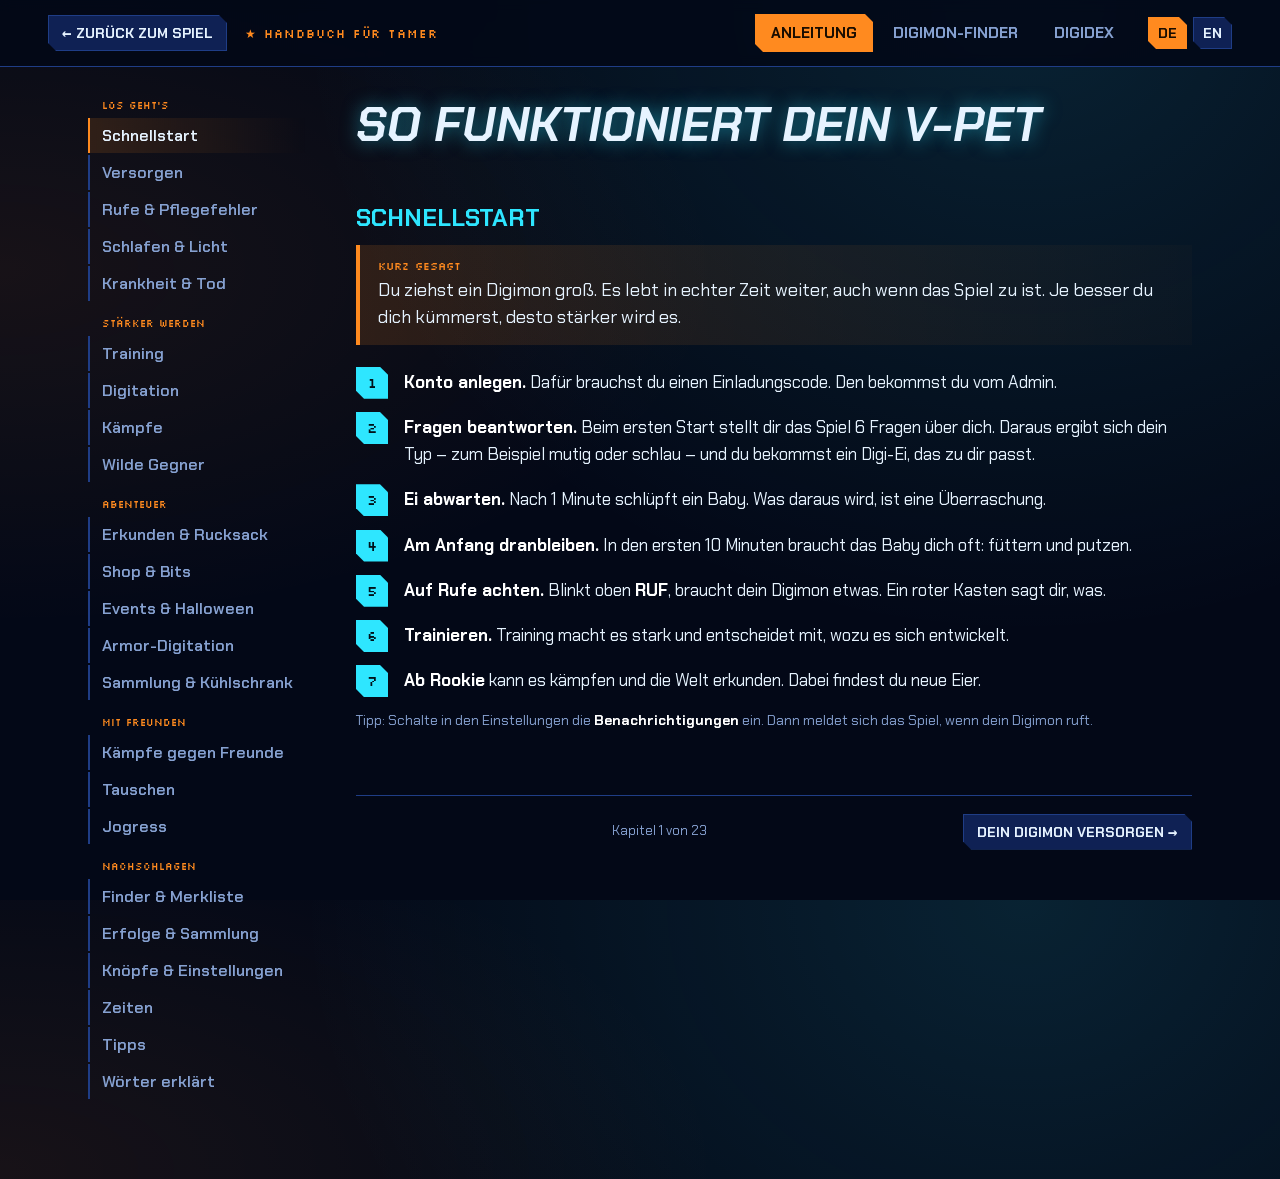
==== commit 3533f173: "3.7: Add Web Push notifications including iOS support" ====
--- a/static/hilfe.html
+++ b/static/hilfe.html
@@ -766,7 +766,9 @@
           <li><b>Als App installieren</b>: Das Spiel kommt als Symbol auf den Startbildschirm und startet ohne Browserleiste.</li>
           <li><b>Ton</b>: Lautstärke (0 = aus). Gilt nur für dieses Gerät.</li>
           <li><b>Benachrichtigungen</b>: Der Browser meldet sich, wenn dein Digimon ruft, krank wird, schlüpft, sich
-            entwickelt oder stirbt. Das klappt, solange das Spiel in einem Tab offen ist.</li>
+            entwickelt, stirbt, vom Schutz-Totem gerettet wird oder vom Erkunden zurückkommt. Auch Rückkehrer aus der Sammlung werden gemeldet.
+            Mit Push-Mitteilungen klappt das auch bei geschlossener App. Aktiviere sie auf jedem Gerät einzeln.
+            Mit <b>Test-Mitteilung</b> kannst du den Empfang prüfen. Nach dem Abmelden kommen keine weiteren Meldungen.</li>
           <li><b>Kühlschrank</b>: Für den Urlaub. Siehe <a href="#sammlung">Sammlung & Kühlschrank</a>.</li>
           <li><b>Freunde</b>: Dein Freundescode, Freunde per Code hinzufügen, ansehen und entfernen. Siehe
             <a href="#freunde">Kämpfe gegen Freunde</a>.</li>
@@ -774,6 +776,14 @@
             um ein Konto anzulegen – mit dem Freundescode hat er nichts zu tun.</li>
           <li><b>Abmelden</b></li>
         </ul>
+        <p class="tldr"><b>Kurz gesagt</b>Auf iPhone und iPad brauchst du VPet als App auf dem Home-Bildschirm und iOS/iPadOS 16.4 oder neuer.</p>
+        <ol class="steps">
+          <li>Öffne VPet in Safari. Tippe auf <b>Teilen → Zum Home-Bildschirm</b>.</li>
+          <li>Öffne VPet über das neue Symbol und melde dich an.</li>
+          <li>Öffne die Einstellungen, tippe bei Benachrichtigungen auf <b>Aktivieren</b> und erlaube die Mitteilungen.</li>
+          <li>Tippe auf <b>Test-Mitteilung</b>. Falls du zuvor abgelehnt hast: iPhone-Einstellungen → Mitteilungen → V-Pet.</li>
+        </ol>
+        <p class="hint">Mitteilungen brauchen eine Internetverbindung. Die Zustellung kann sich durch das Gerät oder den Push-Dienst verzögern. Jeder neue Anlass wird einmal gemeldet; du bekommst keine ständigen Erinnerungen.</p>
       </section>
 
       <section id="zeiten">
@@ -802,7 +812,7 @@
           <li>Füttere <b>nicht zu viel</b>, wenn du ein starkes Digimon willst. Überfüttern führt zu anderen Formen.</li>
           <li>Für starke Champions brauchst du als Rookie meist <b>16 oder mehr Trainings</b>. Verteile sie über den Tag.</li>
           <li>Behalte die <b>Schlafenszeit</b> im Blick und mach rechtzeitig das Licht aus.</li>
-          <li>Schalte die <b>Benachrichtigungen</b> ein und lass den Tab offen. Dann verpasst du keinen Ruf.</li>
+          <li>Aktiviere die <b>Benachrichtigungen</b> auf deinem Gerät. Auf dem iPhone öffnest du VPet dafür über das Symbol auf dem Home-Bildschirm.</li>
           <li>Kämpfe erst mit vollen Kraft-Herzen und nach ein paar Trainings.</li>
           <li>Im Kampf ist der <b>Power-Schuss</b> der sichere Weg. Weiter laden lohnt sich nur, wenn du etwas riskieren
             willst.</li>
@@ -1614,7 +1624,9 @@
           <li><b>Install as app</b>: The game gets an icon on your home screen and starts without the browser bar.</li>
           <li><b>Sound</b>: Volume (0 = off). Only for this device.</li>
           <li><b>Notifications</b>: Your browser lets you know when your Digimon calls, gets sick, hatches, digivolves or
-            dies. This works as long as the game is open in a tab.</li>
+            dies, is saved by a Protection Totem or returns from exploring. Returns from your collection are reported too.
+            Push notifications also work when the app is closed. Enable them on each device separately.
+            Use <b>Test notification</b> to check delivery. Logging out stops further notifications.</li>
           <li><b>Fridge</b>: For vacations. See <a href="#sammlung">Collection & fridge</a>.</li>
           <li><b>Friends</b>: your friend code, add friends by code, view and remove them. See
             <a href="#freunde">Battling friends</a>.</li>
@@ -1622,6 +1634,14 @@
             account – it has nothing to do with the friend code.</li>
           <li><b>Log out</b></li>
         </ul>
+        <p class="tldr"><b>In short</b>On iPhone and iPad you need VPet on your Home Screen and iOS/iPadOS 16.4 or later.</p>
+        <ol class="steps">
+          <li>Open VPet in Safari. Tap <b>Share → Add to Home Screen</b>.</li>
+          <li>Open VPet using its new icon and log in.</li>
+          <li>Open Settings, tap <b>Turn on</b> under Notifications and allow notifications.</li>
+          <li>Tap <b>Test notification</b>. If you previously declined: iPhone Settings → Notifications → V-Pet.</li>
+        </ol>
+        <p class="hint">Notifications need an internet connection. Your device or the push service may delay delivery. Each new event is reported once; there are no constant reminders.</p>
       </section>
 
       <section id="zeiten">
@@ -1650,7 +1670,7 @@
           <li><b>Don't overfeed</b> if you want a strong Digimon. Overfeeding leads to different forms.</li>
           <li>For strong Champions, a Rookie usually needs <b>16 or more training sessions</b>. Spread them over the day.</li>
           <li>Keep an eye on <b>bedtime</b> and turn off the light in time.</li>
-          <li>Turn on <b>notifications</b> and leave the tab open. Then you won't miss a call.</li>
+          <li>Enable <b>notifications</b> on your device. On iPhone, open VPet using its Home Screen icon to do this.</li>
           <li>Only battle with full Strength hearts and after a few training sessions.</li>
           <li>In battle, the <b>power shot</b> is the safe way. Charging further is only worth it if you want to take
             a risk.</li>
